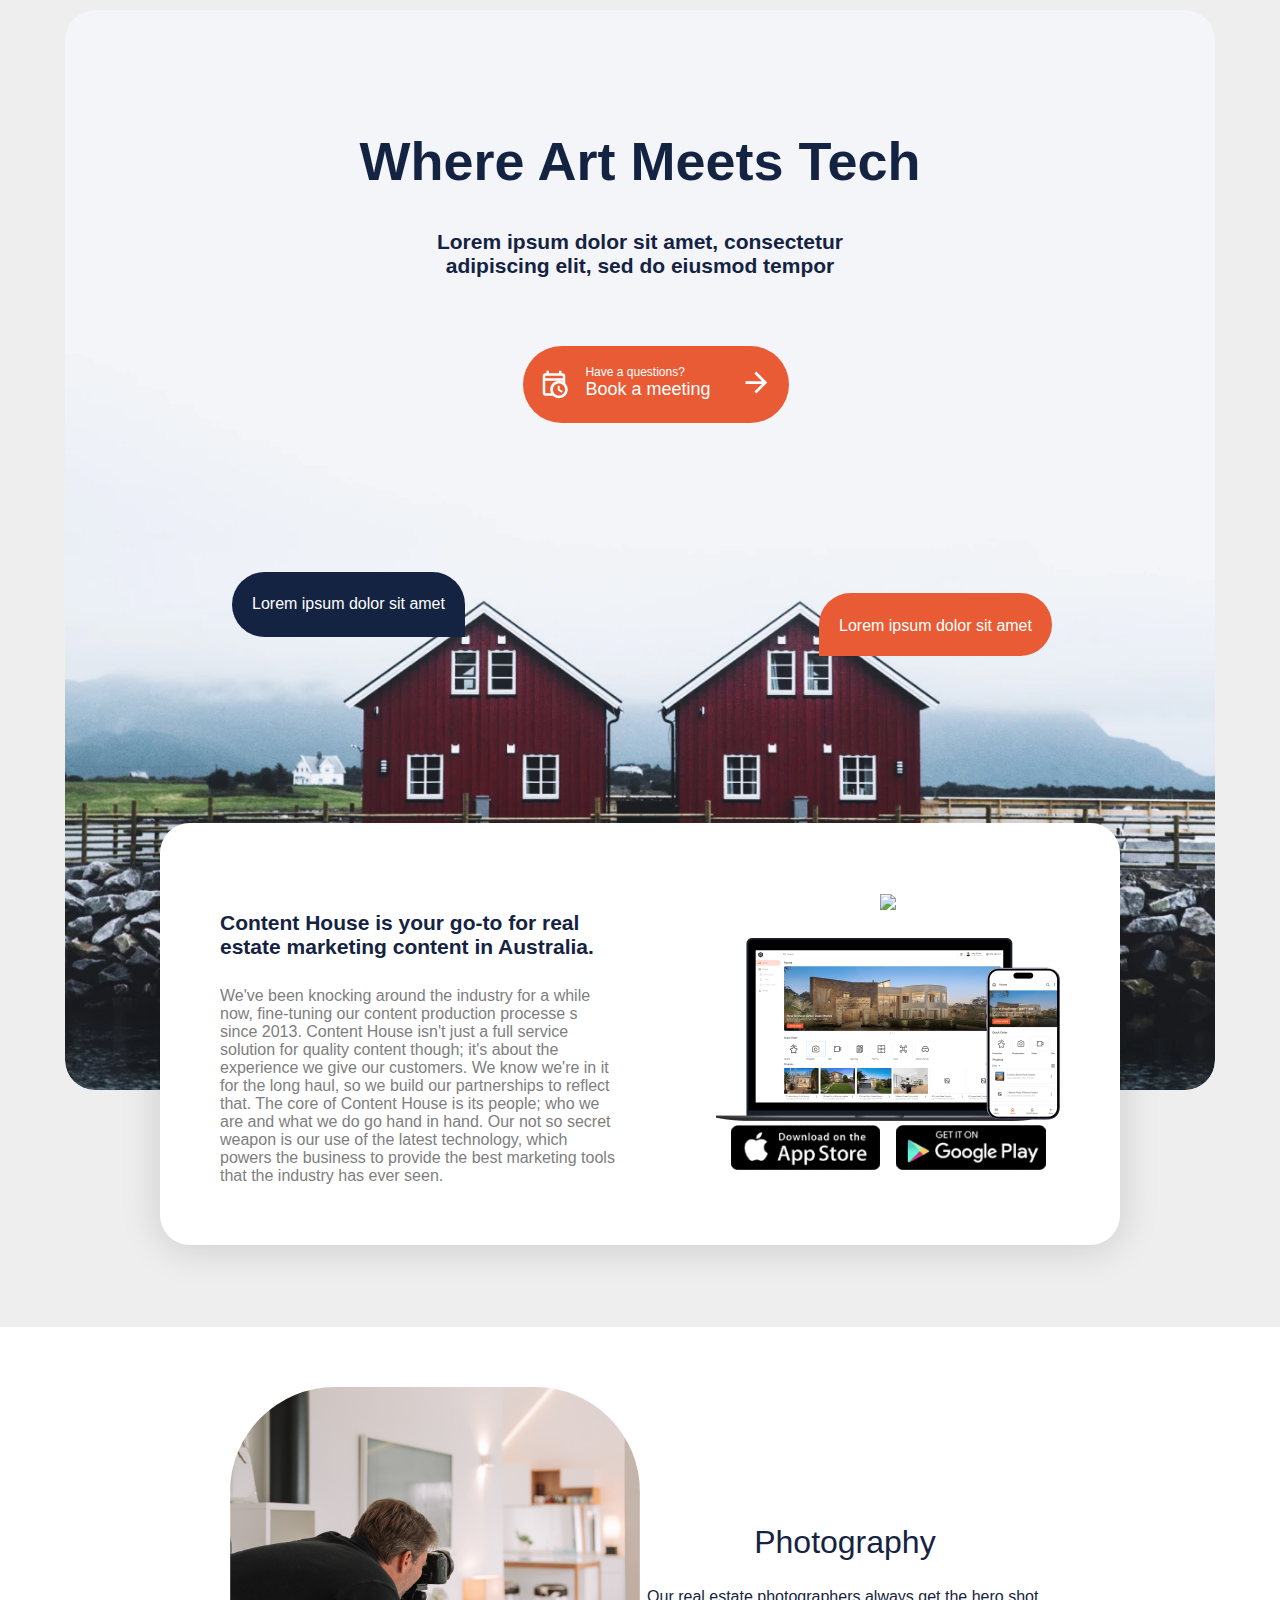
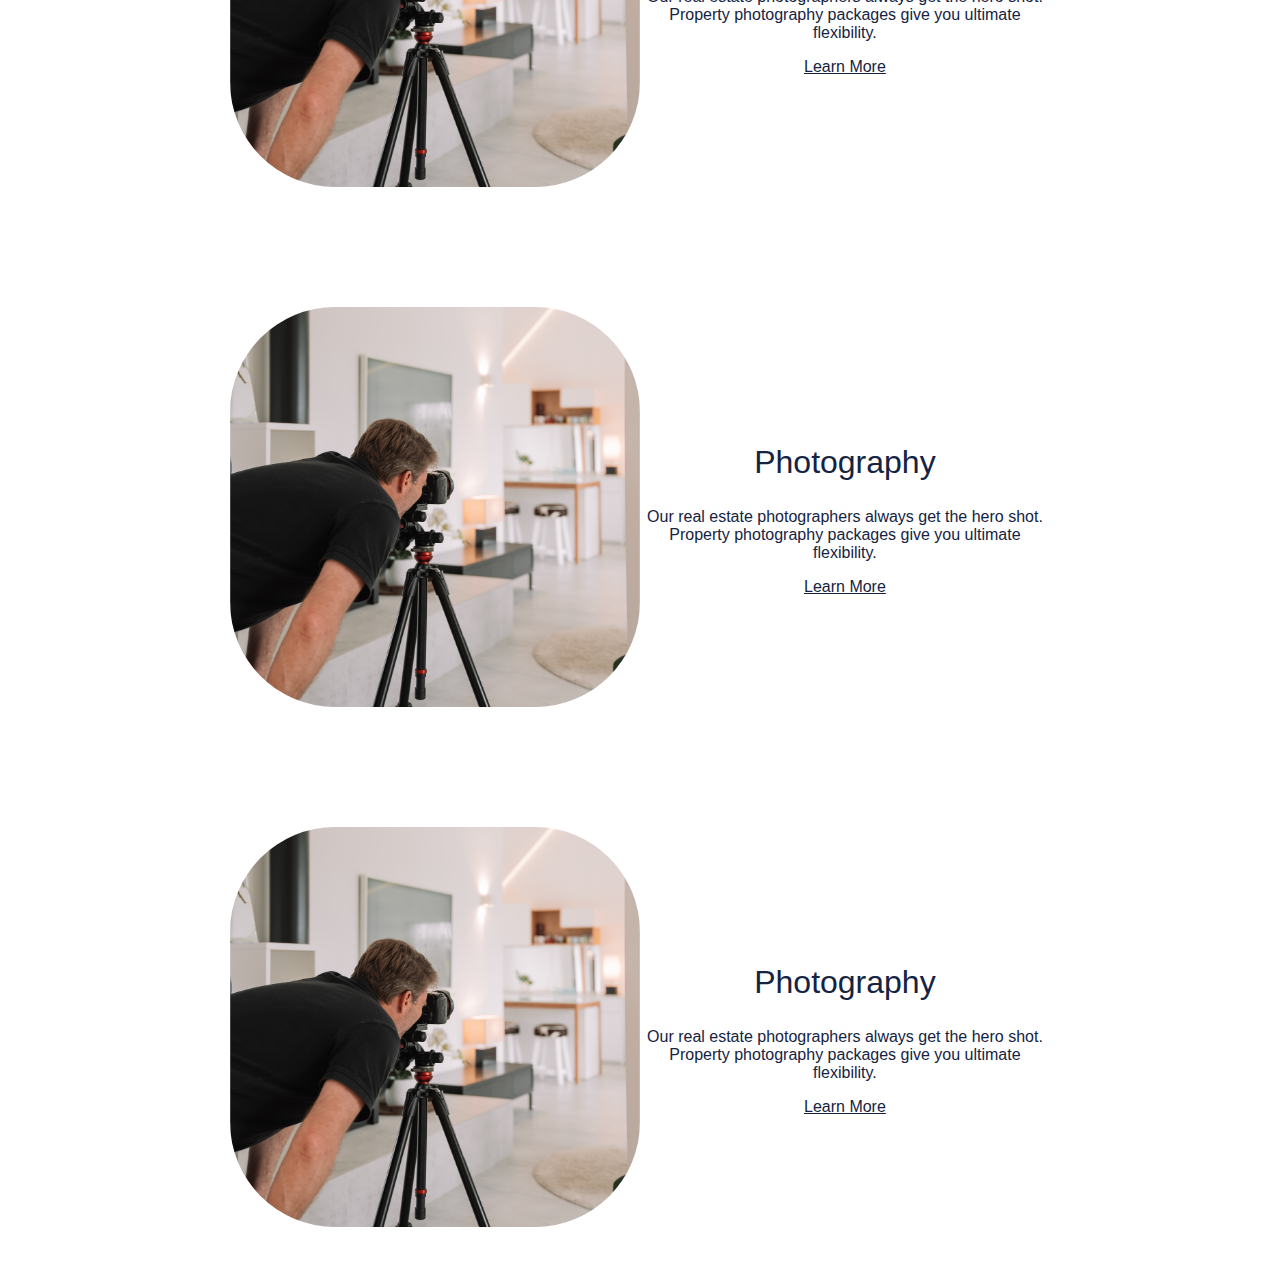
==== index.html @ 4625b90e "Add Marketing website" ====
<!DOCTYPE html>
<html lang="en">
<head>
    <meta charset="UTF-8">
    <link href="flex-test.css" rel="stylesheet" type="text/css"/>
    <title>Title</title>
    <!--    <link rel="stylesheet" href="https://cdnjs.cloudflare.com/ajax/libs/owl-carousel/1.3.3/owl.carousel.min.css" integrity="sha512-X/RSQYxFb/tvuz6aNRTfKXDnQzmnzoawgEQ4X8nZNftzs8KFFH23p/BA6D2k0QCM4R0sY1DEy9MIY9b3fwi+bg==" crossorigin="anonymous" referrerpolicy="no-referrer" />-->
    <!--    <link rel="stylesheet" href="https://cdnjs.cloudflare.com/ajax/libs/owl-carousel/1.3.3/owl.theme.min.css" integrity="sha512-f28cvdA4Bq3dC9X9wNmSx21rjWI+5piIW/uoc2LuQ67asKxfQjUow2MkcCNcfJiaLrHcGbed1wzYe3dlY4w9gA==" crossorigin="anonymous" referrerpolicy="no-referrer" />-->
    <link rel="stylesheet" href="assets/style.css">
</head>
<body>
<div class="ch-marketing" style="display: block;">
    <div class="main-wrapper">
        <nav>

        </nav>

        <section class="flex-section hero-wrapper">
            <div class="hero-content">
                <div class="hero-heading">
                    <div class="hero-text">
                        <h1>Where Art Meets Tech</h1>
                        <h4>Lorem ipsum dolor sit amet, consectetur<br>adipiscing elit, sed do eiusmod tempor</h4>
                    </div>
                    <div class="hero-btn-wrapper">
                        <a href="#" class="hero-btn">
                            <div class="left-icon">
                                <svg width="30" height="31" viewBox="0 0 30 31" fill="none"
                                     xmlns="http://www.w3.org/2000/svg">
                                    <path d="M7.5 1.75V4.25H6.25C4.8625 4.25 3.75 5.3625 3.75 6.75V24.25C3.75 25.625 4.8625 26.75 6.25 26.75H13.875C15.45 28.3 17.6125 29.25 20 29.25C24.8375 29.25 28.75 25.3375 28.75 20.5C28.75 18.1125 27.8 15.95 26.25 14.375V6.75C26.25 5.375 25.1375 4.25 23.75 4.25H22.5V1.75H20V4.25H10V1.75M6.25 6.75H23.75V9.25H6.25M6.25 11.75H23.75V12.5875C22.6125 12.05 21.3375 11.75 20 11.75C15.1625 11.75 11.25 15.6625 11.25 20.5C11.25 21.8375 11.55 23.1125 12.0875 24.25H6.25M20 14.4375C23.35 14.4375 26.0625 17.15 26.0625 20.5C26.0625 23.85 23.35 26.5625 20 26.5625C16.65 26.5625 13.9375 23.85 13.9375 20.5C13.9375 17.15 16.65 14.4375 20 14.4375ZM18.75 16.75V21.3625L22.7375 23.6625L23.675 22.0375L20.625 20.275V16.75H18.75Z"
                                          fill="white"/>
                                </svg>
                                <span class="btn-text">
                                <small>Have a questions?</small>
                                <br>
                                Book a meeting
                                </span>
                            </div>

                            <div class="right-icon">
                                <svg width="30" height="31" viewBox="0 0 30 31" fill="none"
                                     xmlns="http://www.w3.org/2000/svg">
                                    <path d="M2.5 14.125V16.875H19L11.4375 24.4375L13.39 26.39L24.28 15.5L13.39 4.60999L11.4375 6.56249L19 14.125H2.5Z"
                                          fill="white"/>
                                </svg>
                            </div>
                        </a>
                    </div>
                </div>
            </div>

            <div class="hero-intro">

                <div class="left-content">
                    <h4>Content House is your go-to for real estate marketing content in Australia.</h4>
                    <p>We've been knocking around the industry for a while now, fine-tuning our content
                        production
                        processe s since 2013. Content House isn't just a full service solution for quality
                        content
                        though; it's about the experience we give our customers. We know we're in it for the
                        long
                        haul, so we build our partnerships to reflect that.

                        The core of Content House is its
                        people; who we are and what we do go hand in hand. Our not so secret weapon is our use
                        of
                        the latest technology, which powers the business to provide the best marketing tools
                        that
                        the industry has ever seen.</p>
                </div>
                <div class="right-content">
                    <img class="ch-logo"
                         src="//images.squarespace-cdn.com/content/v1/5ff66b9e67a5a02a5d51f8bc/1610701312370-RSPXJ3X5YQTPDEOUC337/image+%283%29.png?format=1500w"/>
                    <img src="assets/img/ch-devices.png"/>
                    <img src="assets/img/device-download-btn.png"/>
                </div>

            </div>

            <header class="hero-bg-wrapper">
                <div class="hero-bg-container">
                    <img src="assets/img/test.webp"/>
                </div>
                <div class="floating-caption-left">
                    <div class="caption-left" data-aos="fade-right">Lorem ipsum dolor sit amet</div>
                </div>
                <div class="floating-caption-right">
                    <div class="caption-right" data-aos="fade-left">Lorem ipsum dolor sit amet</div>
                </div>
            </header>

        </section>

        <!-- Our Services-->
        <!--        <section class="carousel-section">-->
        <!--            <h4>Our Services</h4>-->

        <!--            <div>-->
        <!--                <div class="carousel-wrapper">-->
        <!--                    <div class="owl-carousel owl-theme">-->
        <!--                        <div class="owl-list">-->
        <!--                            <div class="slider-thumb-wrapper">-->
        <!--                                <div class="slider-thumb"></div>-->
        <!--                            </div>-->
        <!--                            <div class="slider-content">-->
        <!--                                <h2>Photography</h2>-->
        <!--                                <p>Our real estate photographers always get the hero shot. Property photography packages give you ultimate flexibility.</p>-->
        <!--                                <a href="#">Learn More</a>-->
        <!--                            </div>-->
        <!--                        </div>-->


        <!--                    </div>-->
        <!--                </div>-->
        <!--            </div>-->


        <!--        </section>-->

    </div>

    <div class="slider">
        <swiper-container class="mySwiper" navigation="true" pagination="true" keyboard="true" mousewheel="true"
                          css-mode="true">
            <swiper-slide>
                <div class="slider-flex">
                    <div class="slider-thumb-wrapper">
                        <div class="slider-thumb"></div>
                    </div>
                    <div class="slider-content">
                        <h2>Photography</h2>
                        <p>Our real estate photographers always get the hero shot. Property photography packages give
                            you ultimate flexibility.</p>
                        <a href="#">Learn More</a>
                    </div>
                </div>
            </swiper-slide>
            <swiper-slide>
                <div class="slider-flex">
                    <div class="slider-thumb-wrapper">
                        <div class="slider-thumb"></div>
                    </div>
                    <div class="slider-content">
                        <h2>Photography</h2>
                        <p>Our real estate photographers always get the hero shot. Property photography packages give
                            you ultimate flexibility.</p>
                        <a href="#">Learn More</a>
                    </div>
                </div>
            </swiper-slide>
            <swiper-slide>
                <div class="slider-flex">
                    <div class="slider-thumb-wrapper">
                        <div class="slider-thumb"></div>
                    </div>
                    <div class="slider-content">
                        <h2>Photography</h2>
                        <p>Our real estate photographers always get the hero shot. Property photography packages give
                            you ultimate flexibility.</p>
                        <a href="#">Learn More</a>
                    </div>
                </div>
            </swiper-slide>

        </swiper-container>
    </div>

</div>


<!--owl carousel-->
<script src="https://ajax.googleapis.com/ajax/libs/jquery/3.7.1/jquery.min.js"></script>
<!--<script src="https://cdnjs.cloudflare.com/ajax/libs/owl-carousel/1.3.3/owl.carousel.min.js" integrity="sha512-9CWGXFSJ+/X0LWzSRCZFsOPhSfm6jbnL+Mpqo0o8Ke2SYr8rCTqb4/wGm+9n13HtDE1NQpAEOrMecDZw4FXQGg==" crossorigin="anonymous" referrerpolicy="no-referrer"></script>-->
<script src="https://cdn.jsdelivr.net/npm/swiper@11/swiper-element-bundle.min.js"></script>


<script>

</script>
</body>
</html>
---- assets/style.css ----
html, body {
    margin: 0;
}

html, body, a, span, div, ul, li, h1, h2, h3, h4, h5, h6 {
    color: #152342;
    font-family: "Poppins", sans-serif;
    font-size: 16px;
}

.ch-marketing h1 {
    font-size: 54px;
}

.ch-marketing h2 {
    font-size: 32px;
    font-weight: 400;
}

.ch-marketing h3 {
    font-size: 24px;
    font-weight: 400;
}

.ch-marketing h4 {
    font-size: 21px;
    font-weight: 700;
}

.main-wrapper {
    display: flex;
    justify-content: start;
    flex-direction: column;
    align-items: center;
    gap: 10px;
    /*height: 100vh;*/
    width: 100%;
}

.flex-section {
    display: flex;
    justify-content: center;
    align-content: unset;
    width: 1080px;
    text-align: center;
}

.flex-section h1, .flex-section p {
    margin: 0;
}

.hero-wrapper {
    align-content: center;
    align-items: center;
    display: flex;
    flex: none;
    flex-direction: column;
    flex-wrap: nowrap;
    gap: 400px;
    height: auto;
    justify-content: center;
    overflow: hidden;
    padding: 120px 0 50px;
    position: relative;
    width: 100%;
}

.hero-content {
    align-content: center;
    align-items: center;
    display: flex;
    flex: none;
    flex-direction: column;
    flex-wrap: nowrap;
    gap: 40px;
    height: min-content;
    justify-content: center;
    max-width: 1150px;
    overflow: hidden;
    padding: 0;
    position: relative;
    width: 1150px;
    z-index: 1;
}

.hero-heading {
    align-content: center;
    align-items: center;
    display: flex;
    flex: none;
    flex-direction: column;
    flex-wrap: nowrap;
    gap: 40px;
    height: min-content;
    justify-content: center;
    max-width: 1150px;
    overflow: hidden;
    padding: 0;
    position: relative;
    width: 1150px;
}

.hero-heading .hero-text {
    align-content: center;
    align-items: center;
    display: flex;
    flex: none;
    flex-direction: column;
    flex-wrap: nowrap;
    gap: 10px;
    height: min-content;
    justify-content: center;
    overflow: hidden;
    padding: 0;
    position: relative;
    width: 100%;
}

.hero-heading .hero-btn-wrapper {
    flex: none;
    height: auto;
    position: relative;
    width: auto;
    z-index: 2;
}

.ch-marketing .hero-btn {
    background: #E95B35;
    color: #fff;
    display: flex;
    align-items: center;
    justify-content: space-between;
    border-radius: 50px;
    padding: 21px 16px;
    text-decoration: none;
    margin: 0 auto;
    width: 100%;
    max-width: 234px;
}

.ch-marketing .hero-btn .left-icon {
    display: flex;
    align-items: center;
    justify-content: center;

}

.ch-marketing .hero-btn .btn-text {
    font-size: 18px;
    color: #fff;
    line-height: 17px;
    margin-top: -8px;
    text-align: left;
    padding-left: 16px;
}

.ch-marketing .hero-btn .btn-text small {
    font-size: 12px;
}

.hero-bg-wrapper {
    align-content: center;
    align-items: center;
    border-radius: 30px;
    display: flex;
    flex: none;
    flex-direction: column;
    flex-wrap: nowrap;
    gap: 30px;
    height: 1080px;
    justify-content: flex-start;
    left: calc(50.00000000000002% - min(1200px, 1150px) / 2);
    max-width: 1200px;
    overflow: hidden;
    position: absolute;
    top: 0;
    width: 1150px;
}

.hero-bg-container {
    position: absolute;
    border-radius: inherit;
    top: 0;
    right: 0;
    bottom: 0;
    left: 0;
}

.hero-bg-container img {
    display: block;
    width: 100%;
    height: 100%;
    border-radius: inherit;
    object-position: center;
    object-fit: cover;
    image-rendering: auto;
}

.floating-caption-left {
    background: #152342;
    color: #fff;
    align-content: center;
    align-items: center;
    border-bottom-left-radius: 100px;
    border-top-left-radius: 100px;
    border-top-right-radius: 100px;
    display: flex;
    flex: none;
    flex-direction: column;
    flex-wrap: nowrap;
    gap: 10px;
    height: 45px;
    justify-content: center;
    left: 167px;
    overflow: hidden;
    padding: 10px 20px;
    position: absolute;
    top: 52%;
    width: auto;
    z-index: 1;
}

.caption-left {
    color: #fff;
}

.floating-caption-right {
    background: #E95B35;
    color: #fff;
    align-content: center;
    align-items: center;
    border-bottom-right-radius: 100px;
    border-top-left-radius: 100px;
    border-top-right-radius: 100px;
    display: flex;
    flex: none;
    flex-direction: column;
    flex-wrap: nowrap;
    gap: 10px;
    height: 45px;
    justify-content: center;
    left: 754px;
    overflow: hidden;
    padding: 10px 20px 8px;
    position: absolute;
    top: 54%;
    width: auto;
    z-index: 1;
}

.caption-right {
    color: #fff;
}

.hero-intro {
    align-content: flex-start;
    background: #fff;
    align-items: center;
    border-radius: 30px;
    box-shadow: 0 3px 40px #00000026;
    display: flex;
    flex: none;
    flex-direction: row;
    flex-wrap: nowrap;
    gap: 40px;
    height: auto;
    justify-content: center;
    overflow: hidden;
    position: relative;
    width: 960px;
    z-index: 1;
}

.hero-intro .ch-logo {
    width: 197px;
    height: auto;
    margin-bottom: 24px;
}

.hero-intro p {
    font-weight: 400;
    color: #7e7e7e;
}

.hero-intro .left-content {
    width: 55%;
    text-align: left;
    padding: 60px 30px 60px 60px;;
}

.hero-intro .right-content {
    width: 45%;
    padding: 60px 60px 60px 30px;;
}

.slider-flex {
    display: flex;
    align-items: center;
    padding: 60px 16px;
}

.slider-thumb-wrapper {
    width: 100%;
}
.slider-thumb {
    height: 400px;
    width: 100%;
    border-radius: 105px;
    max-width: 563px;
    background-image: url(../assets/img/photography-sample.png);
    background-size: cover;
    background-position: bottom;
}
.slider {
    margin-top: 16px;
    padding-top: 16px;
    margin-bottom: 16px;
}


html,
body {
    position: relative;
    height: 100%;
}

body {
    background: #eee;
    font-family: Helvetica Neue, Helvetica, Arial, sans-serif;
    font-size: 14px;
    color: #000;
    margin: 0;
    padding: 0;
}

swiper-container {
    width: 100%;
    height: 100%;
}

swiper-slide {
    text-align: center;
    font-size: 18px;
    background: #fff;
    display: flex;
    justify-content: center;
    align-items: center;
}

swiper-slide img {
    display: block;
    width: 100%;
    height: 100%;
    object-fit: cover;
}
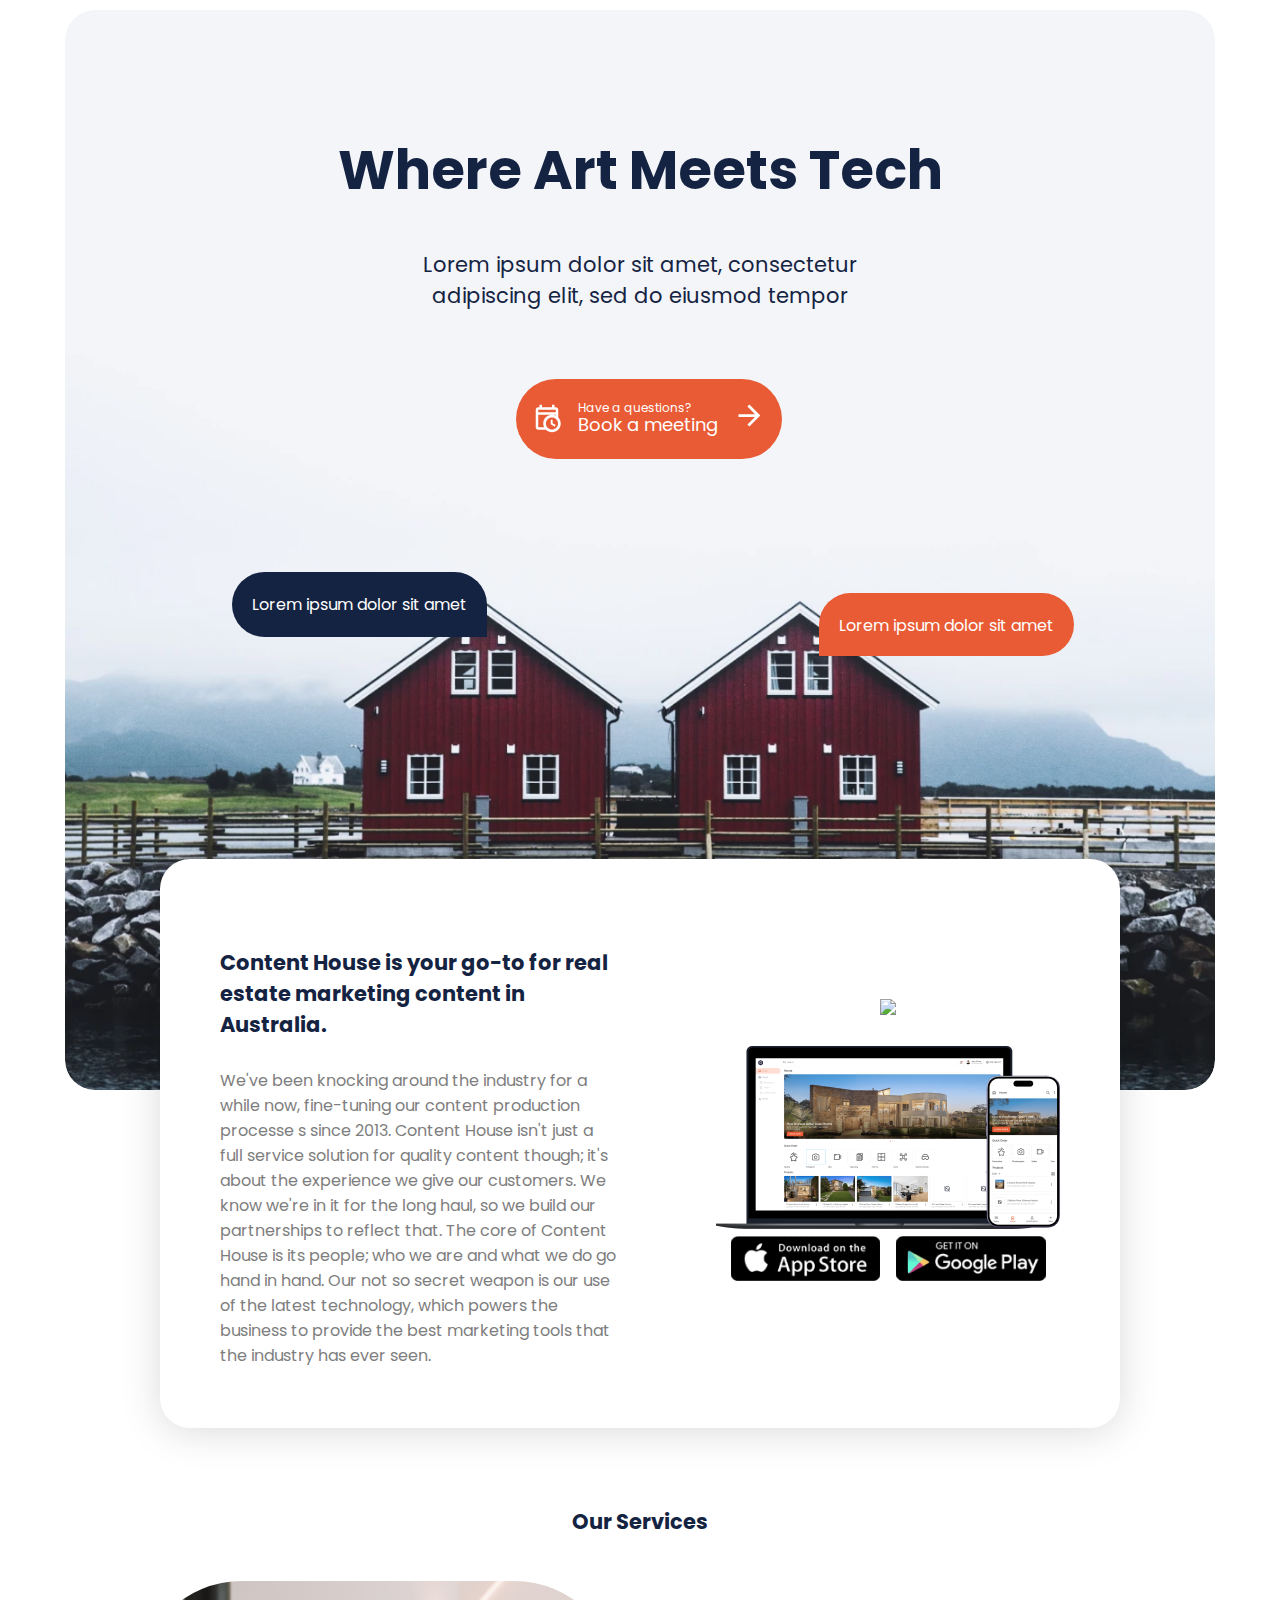
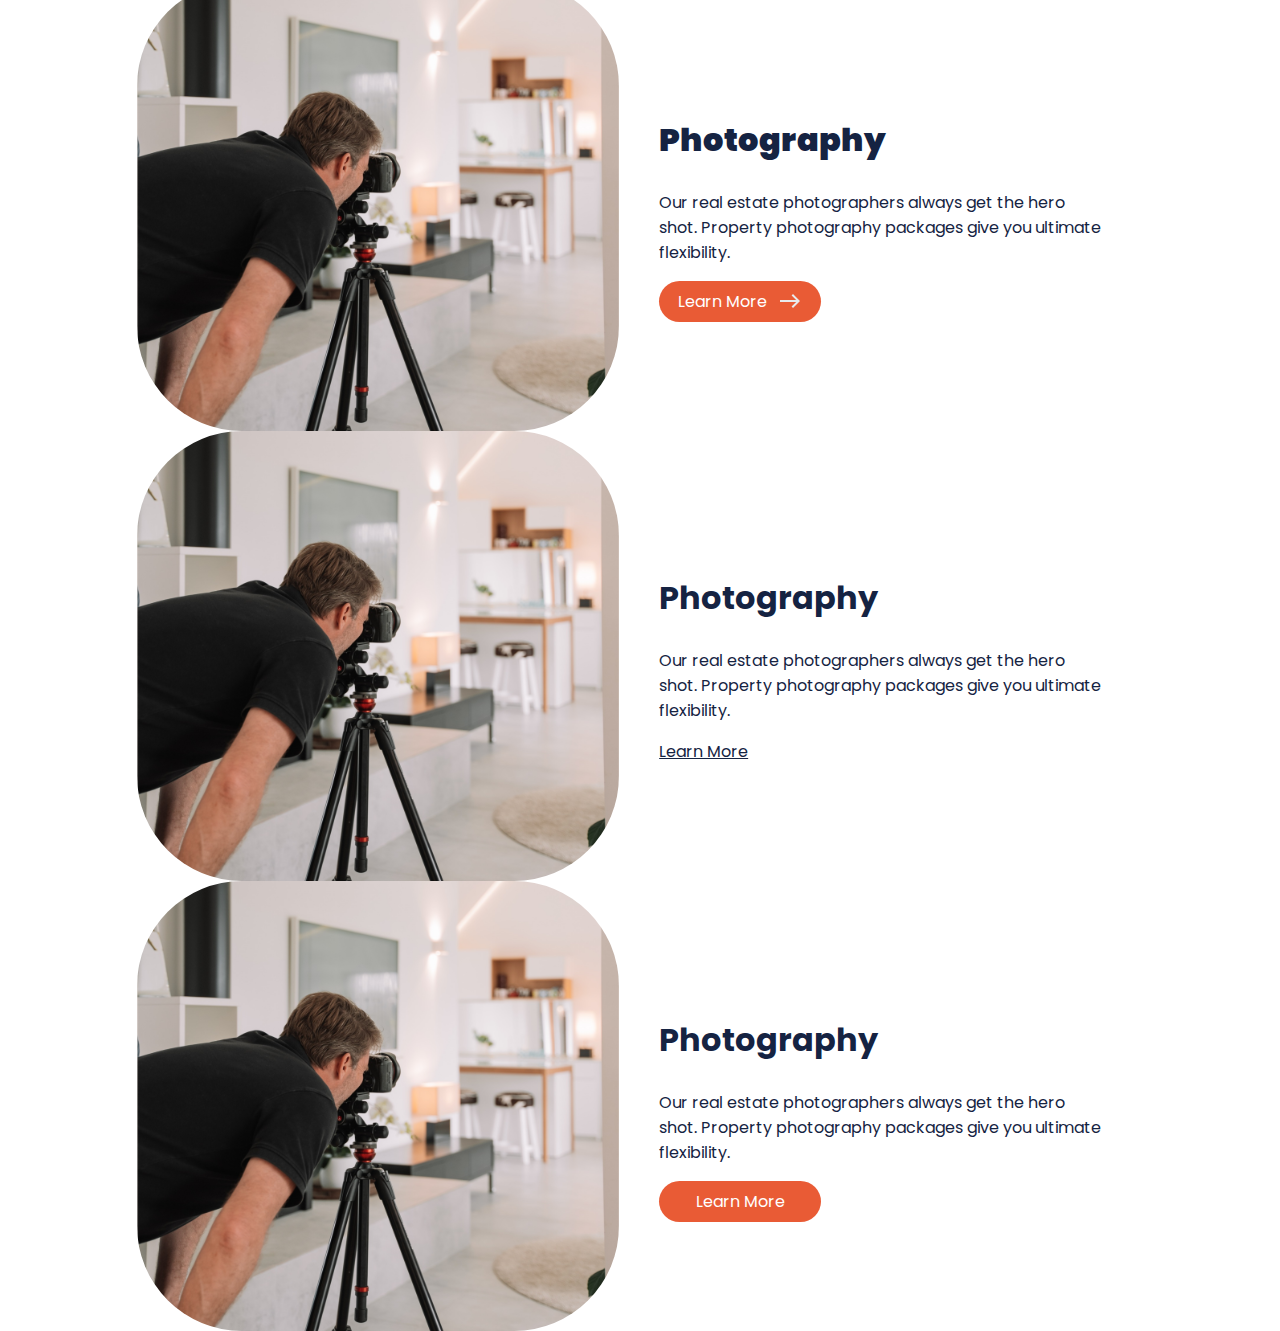
==== commit 931d3fe9: "carousel content styling" ====
--- a/index.html
+++ b/index.html
@@ -1,181 +1,203 @@
 <!DOCTYPE html>
 <html lang="en">
-<head>
-    <meta charset="UTF-8">
-    <link href="flex-test.css" rel="stylesheet" type="text/css"/>
+  <head>
+    <meta charset="UTF-8" />
+    <link href="flex-test.css" rel="stylesheet" type="text/css" />
     <title>Title</title>
-    <!--    <link rel="stylesheet" href="https://cdnjs.cloudflare.com/ajax/libs/owl-carousel/1.3.3/owl.carousel.min.css" integrity="sha512-X/RSQYxFb/tvuz6aNRTfKXDnQzmnzoawgEQ4X8nZNftzs8KFFH23p/BA6D2k0QCM4R0sY1DEy9MIY9b3fwi+bg==" crossorigin="anonymous" referrerpolicy="no-referrer" />-->
-    <!--    <link rel="stylesheet" href="https://cdnjs.cloudflare.com/ajax/libs/owl-carousel/1.3.3/owl.theme.min.css" integrity="sha512-f28cvdA4Bq3dC9X9wNmSx21rjWI+5piIW/uoc2LuQ67asKxfQjUow2MkcCNcfJiaLrHcGbed1wzYe3dlY4w9gA==" crossorigin="anonymous" referrerpolicy="no-referrer" />-->
-    <link rel="stylesheet" href="assets/style.css">
-</head>
-<body>
-<div class="ch-marketing" style="display: block;">
-    <div class="main-wrapper">
-        <nav>
-
-        </nav>
+    <link rel="preconnect" href="https://fonts.googleapis.com" />
+    <link rel="preconnect" href="https://fonts.gstatic.com" crossorigin />
+    <link
+      href="https://fonts.googleapis.com/css2?family=Poppins:wght@300;400;500;600;700;800;900&display=swap"
+      rel="stylesheet"
+    />
+    <link rel="stylesheet" href="assets/style.css" />
+  </head>
+  <body class="ch-marketing">
+    <div style="display: block">
+      <div class="main-wrapper">
+        <nav></nav>
 
         <section class="flex-section hero-wrapper">
-            <div class="hero-content">
-                <div class="hero-heading">
-                    <div class="hero-text">
-                        <h1>Where Art Meets Tech</h1>
-                        <h4>Lorem ipsum dolor sit amet, consectetur<br>adipiscing elit, sed do eiusmod tempor</h4>
-                    </div>
-                    <div class="hero-btn-wrapper">
-                        <a href="#" class="hero-btn">
-                            <div class="left-icon">
-                                <svg width="30" height="31" viewBox="0 0 30 31" fill="none"
-                                     xmlns="http://www.w3.org/2000/svg">
-                                    <path d="M7.5 1.75V4.25H6.25C4.8625 4.25 3.75 5.3625 3.75 6.75V24.25C3.75 25.625 4.8625 26.75 6.25 26.75H13.875C15.45 28.3 17.6125 29.25 20 29.25C24.8375 29.25 28.75 25.3375 28.75 20.5C28.75 18.1125 27.8 15.95 26.25 14.375V6.75C26.25 5.375 25.1375 4.25 23.75 4.25H22.5V1.75H20V4.25H10V1.75M6.25 6.75H23.75V9.25H6.25M6.25 11.75H23.75V12.5875C22.6125 12.05 21.3375 11.75 20 11.75C15.1625 11.75 11.25 15.6625 11.25 20.5C11.25 21.8375 11.55 23.1125 12.0875 24.25H6.25M20 14.4375C23.35 14.4375 26.0625 17.15 26.0625 20.5C26.0625 23.85 23.35 26.5625 20 26.5625C16.65 26.5625 13.9375 23.85 13.9375 20.5C13.9375 17.15 16.65 14.4375 20 14.4375ZM18.75 16.75V21.3625L22.7375 23.6625L23.675 22.0375L20.625 20.275V16.75H18.75Z"
-                                          fill="white"/>
-                                </svg>
-                                <span class="btn-text">
-                                <small>Have a questions?</small>
-                                <br>
-                                Book a meeting
-                                </span>
-                            </div>
-
-                            <div class="right-icon">
-                                <svg width="30" height="31" viewBox="0 0 30 31" fill="none"
-                                     xmlns="http://www.w3.org/2000/svg">
-                                    <path d="M2.5 14.125V16.875H19L11.4375 24.4375L13.39 26.39L24.28 15.5L13.39 4.60999L11.4375 6.56249L19 14.125H2.5Z"
-                                          fill="white"/>
-                                </svg>
-                            </div>
-                        </a>
-                    </div>
-                </div>
-            </div>
-
-            <div class="hero-intro">
-
-                <div class="left-content">
-                    <h4>Content House is your go-to for real estate marketing content in Australia.</h4>
-                    <p>We've been knocking around the industry for a while now, fine-tuning our content
-                        production
-                        processe s since 2013. Content House isn't just a full service solution for quality
-                        content
-                        though; it's about the experience we give our customers. We know we're in it for the
-                        long
-                        haul, so we build our partnerships to reflect that.
-
-                        The core of Content House is its
-                        people; who we are and what we do go hand in hand. Our not so secret weapon is our use
-                        of
-                        the latest technology, which powers the business to provide the best marketing tools
-                        that
-                        the industry has ever seen.</p>
-                </div>
-                <div class="right-content">
-                    <img class="ch-logo"
-                         src="//images.squarespace-cdn.com/content/v1/5ff66b9e67a5a02a5d51f8bc/1610701312370-RSPXJ3X5YQTPDEOUC337/image+%283%29.png?format=1500w"/>
-                    <img src="assets/img/ch-devices.png"/>
-                    <img src="assets/img/device-download-btn.png"/>
-                </div>
-
-            </div>
-
-            <header class="hero-bg-wrapper">
-                <div class="hero-bg-container">
-                    <img src="assets/img/test.webp"/>
-                </div>
-                <div class="floating-caption-left">
-                    <div class="caption-left" data-aos="fade-right">Lorem ipsum dolor sit amet</div>
-                </div>
-                <div class="floating-caption-right">
-                    <div class="caption-right" data-aos="fade-left">Lorem ipsum dolor sit amet</div>
-                </div>
-            </header>
-
+          <div class="hero-content">
+            <div class="hero-heading">
+              <div class="hero-text">
+                <h1>Where Art Meets Tech</h1>
+                <h4 class="font-weight-400">
+                  Lorem ipsum dolor sit amet, consectetur<br />adipiscing elit,
+                  sed do eiusmod tempor
+                </h4>
+              </div>
+              <div class="hero-btn-wrapper">
+                <a href="#" class="hero-btn">
+                  <div class="left-icon">
+                    <svg
+                      width="30"
+                      height="31"
+                      viewBox="0 0 30 31"
+                      fill="none"
+                      xmlns="http://www.w3.org/2000/svg"
+                    >
+                      <path
+                        d="M7.5 1.75V4.25H6.25C4.8625 4.25 3.75 5.3625 3.75 6.75V24.25C3.75 25.625 4.8625 26.75 6.25 26.75H13.875C15.45 28.3 17.6125 29.25 20 29.25C24.8375 29.25 28.75 25.3375 28.75 20.5C28.75 18.1125 27.8 15.95 26.25 14.375V6.75C26.25 5.375 25.1375 4.25 23.75 4.25H22.5V1.75H20V4.25H10V1.75M6.25 6.75H23.75V9.25H6.25M6.25 11.75H23.75V12.5875C22.6125 12.05 21.3375 11.75 20 11.75C15.1625 11.75 11.25 15.6625 11.25 20.5C11.25 21.8375 11.55 23.1125 12.0875 24.25H6.25M20 14.4375C23.35 14.4375 26.0625 17.15 26.0625 20.5C26.0625 23.85 23.35 26.5625 20 26.5625C16.65 26.5625 13.9375 23.85 13.9375 20.5C13.9375 17.15 16.65 14.4375 20 14.4375ZM18.75 16.75V21.3625L22.7375 23.6625L23.675 22.0375L20.625 20.275V16.75H18.75Z"
+                        fill="white"
+                      />
+                    </svg>
+                    <span class="btn-text">
+                      <small>Have a questions?</small>
+                      <br />
+                      Book a meeting
+                    </span>
+                  </div>
+
+                  <div class="right-icon">
+                    <svg
+                      width="30"
+                      height="31"
+                      viewBox="0 0 30 31"
+                      fill="none"
+                      xmlns="http://www.w3.org/2000/svg"
+                    >
+                      <path
+                        d="M2.5 14.125V16.875H19L11.4375 24.4375L13.39 26.39L24.28 15.5L13.39 4.60999L11.4375 6.56249L19 14.125H2.5Z"
+                        fill="white"
+                      />
+                    </svg>
+                  </div>
+                </a>
+              </div>
+            </div>
+          </div>
+
+          <div class="hero-intro">
+            <div class="left-content">
+              <h4 class="font-weight-700">
+                Content House is your go-to for real estate marketing content in
+                Australia.
+              </h4>
+              <p>
+                We've been knocking around the industry for a while now,
+                fine-tuning our content production processe s since 2013.
+                Content House isn't just a full service solution for quality
+                content though; it's about the experience we give our customers.
+                We know we're in it for the long haul, so we build our
+                partnerships to reflect that. The core of Content House is its
+                people; who we are and what we do go hand in hand. Our not so
+                secret weapon is our use of the latest technology, which powers
+                the business to provide the best marketing tools that the
+                industry has ever seen.
+              </p>
+            </div>
+            <div class="right-content">
+              <img
+                class="ch-logo"
+                src="//images.squarespace-cdn.com/content/v1/5ff66b9e67a5a02a5d51f8bc/1610701312370-RSPXJ3X5YQTPDEOUC337/image+%283%29.png?format=1500w"
+              />
+              <img src="assets/img/ch-devices.png" />
+              <img src="assets/img/device-download-btn.png" />
+            </div>
+          </div>
+
+          <header class="hero-bg-wrapper">
+            <div class="hero-bg-container">
+              <img src="assets/img/test.webp" />
+            </div>
+            <div class="floating-caption-left">
+              <div class="caption-left" data-aos="fade-right">
+                Lorem ipsum dolor sit amet
+              </div>
+            </div>
+            <div class="floating-caption-right">
+              <div class="caption-right" data-aos="fade-left">
+                Lorem ipsum dolor sit amet
+              </div>
+            </div>
+          </header>
         </section>
-
-        <!-- Our Services-->
-        <!--        <section class="carousel-section">-->
-        <!--            <h4>Our Services</h4>-->
-
-        <!--            <div>-->
-        <!--                <div class="carousel-wrapper">-->
-        <!--                    <div class="owl-carousel owl-theme">-->
-        <!--                        <div class="owl-list">-->
-        <!--                            <div class="slider-thumb-wrapper">-->
-        <!--                                <div class="slider-thumb"></div>-->
-        <!--                            </div>-->
-        <!--                            <div class="slider-content">-->
-        <!--                                <h2>Photography</h2>-->
-        <!--                                <p>Our real estate photographers always get the hero shot. Property photography packages give you ultimate flexibility.</p>-->
-        <!--                                <a href="#">Learn More</a>-->
-        <!--                            </div>-->
-        <!--                        </div>-->
-
-
-        <!--                    </div>-->
-        <!--                </div>-->
-        <!--            </div>-->
-
-
-        <!--        </section>-->
-
+      </div>
     </div>
 
-    <div class="slider">
-        <swiper-container class="mySwiper" navigation="true" pagination="true" keyboard="true" mousewheel="true"
-                          css-mode="true">
-            <swiper-slide>
-                <div class="slider-flex">
-                    <div class="slider-thumb-wrapper">
-                        <div class="slider-thumb"></div>
-                    </div>
-                    <div class="slider-content">
-                        <h2>Photography</h2>
-                        <p>Our real estate photographers always get the hero shot. Property photography packages give
-                            you ultimate flexibility.</p>
-                        <a href="#">Learn More</a>
-                    </div>
-                </div>
-            </swiper-slide>
-            <swiper-slide>
-                <div class="slider-flex">
-                    <div class="slider-thumb-wrapper">
-                        <div class="slider-thumb"></div>
-                    </div>
-                    <div class="slider-content">
-                        <h2>Photography</h2>
-                        <p>Our real estate photographers always get the hero shot. Property photography packages give
-                            you ultimate flexibility.</p>
-                        <a href="#">Learn More</a>
-                    </div>
-                </div>
-            </swiper-slide>
-            <swiper-slide>
-                <div class="slider-flex">
-                    <div class="slider-thumb-wrapper">
-                        <div class="slider-thumb"></div>
-                    </div>
-                    <div class="slider-content">
-                        <h2>Photography</h2>
-                        <p>Our real estate photographers always get the hero shot. Property photography packages give
-                            you ultimate flexibility.</p>
-                        <a href="#">Learn More</a>
-                    </div>
-                </div>
-            </swiper-slide>
-
+    <!-- Our Services-->
+    <section class="carousel-section">
+      <div class="text-center">
+        <h4>Our Services</h4>
+      </div>
+
+      <div class="slider">
+        <swiper-container
+          class="mySwiper"
+          navigation="true"
+          pagination="true"
+          keyboard="true"
+          mousewheel="true"
+          css-mode="true"
+        >
+          <swiper-slide>
+            <div class="slider-flex">
+              <div class="slider-thumb-wrapper">
+                <div class="slider-thumb"></div>
+              </div>
+              <div class="slider-content">
+                <h2 class="font-weight-900">Photography</h2>
+                <p>
+                  Our real estate photographers always get the hero shot.
+                  Property photography packages give you ultimate flexibility.
+                </p>
+                <a class="primary-button" href="#">
+                  Learn More
+                  <svg
+                    xmlns="http://www.w3.org/2000/svg"
+                    height="24px"
+                    viewBox="0 -960 960 960"
+                    width="24px"
+                    fill="#e8eaed"
+                  >
+                    <path
+                      d="m600-200-57-56 184-184H80v-80h647L544-704l56-56 280 280-280 280Z"
+                    />
+                  </svg>
+                </a>
+              </div>
+            </div>
+          </swiper-slide>
+          <swiper-slide>
+            <div class="slider-flex">
+              <div class="slider-thumb-wrapper">
+                <div class="slider-thumb"></div>
+              </div>
+              <div class="slider-content">
+                <h2>Photography</h2>
+                <p>
+                  Our real estate photographers always get the hero shot.
+                  Property photography packages give you ultimate flexibility.
+                </p>
+                <a href="#">Learn More</a>
+              </div>
+            </div>
+          </swiper-slide>
+          <swiper-slide>
+            <div class="slider-flex">
+              <div class="slider-thumb-wrapper">
+                <div class="slider-thumb"></div>
+              </div>
+              <div class="slider-content">
+                <h2>Photography</h2>
+                <p>
+                  Our real estate photographers always get the hero shot.
+                  Property photography packages give you ultimate flexibility.
+                </p>
+                <a class="primary-button" href="#">Learn More</a>
+              </div>
+            </div>
+          </swiper-slide>
         </swiper-container>
-    </div>
-
-</div>
-
-
-<!--owl carousel-->
-<script src="https://ajax.googleapis.com/ajax/libs/jquery/3.7.1/jquery.min.js"></script>
-<!--<script src="https://cdnjs.cloudflare.com/ajax/libs/owl-carousel/1.3.3/owl.carousel.min.js" integrity="sha512-9CWGXFSJ+/X0LWzSRCZFsOPhSfm6jbnL+Mpqo0o8Ke2SYr8rCTqb4/wGm+9n13HtDE1NQpAEOrMecDZw4FXQGg==" crossorigin="anonymous" referrerpolicy="no-referrer"></script>-->
-<script src="https://cdn.jsdelivr.net/npm/swiper@11/swiper-element-bundle.min.js"></script>
-
-
-<script>
-
-</script>
-</body>
-</html>+      </div>
+    </section>
+
+    <!--owl carousel-->
+    <script src="https://ajax.googleapis.com/ajax/libs/jquery/3.7.1/jquery.min.js"></script>
+    <!--<script src="https://cdnjs.cloudflare.com/ajax/libs/owl-carousel/1.3.3/owl.carousel.min.js" integrity="sha512-9CWGXFSJ+/X0LWzSRCZFsOPhSfm6jbnL+Mpqo0o8Ke2SYr8rCTqb4/wGm+9n13HtDE1NQpAEOrMecDZw4FXQGg==" crossorigin="anonymous" referrerpolicy="no-referrer"></script>-->
+    <script src="https://cdn.jsdelivr.net/npm/swiper@11/swiper-element-bundle.min.js"></script>
+
+    <script></script>
+  </body>
+</html>
--- a/assets/style.css
+++ b/assets/style.css
@@ -1,355 +1,398 @@
-html, body {
-    margin: 0;
-}
-
-html, body, a, span, div, ul, li, h1, h2, h3, h4, h5, h6 {
-    color: #152342;
-    font-family: "Poppins", sans-serif;
-    font-size: 16px;
-}
-
-.ch-marketing h1 {
-    font-size: 54px;
-}
-
-.ch-marketing h2 {
-    font-size: 32px;
-    font-weight: 400;
-}
-
-.ch-marketing h3 {
-    font-size: 24px;
-    font-weight: 400;
-}
-
-.ch-marketing h4 {
-    font-size: 21px;
-    font-weight: 700;
-}
-
-.main-wrapper {
-    display: flex;
-    justify-content: start;
-    flex-direction: column;
-    align-items: center;
-    gap: 10px;
-    /*height: 100vh;*/
-    width: 100%;
-}
-
-.flex-section {
-    display: flex;
-    justify-content: center;
-    align-content: unset;
-    width: 1080px;
-    text-align: center;
-}
-
-.flex-section h1, .flex-section p {
-    margin: 0;
-}
-
-.hero-wrapper {
-    align-content: center;
-    align-items: center;
-    display: flex;
-    flex: none;
-    flex-direction: column;
-    flex-wrap: nowrap;
-    gap: 400px;
-    height: auto;
-    justify-content: center;
-    overflow: hidden;
-    padding: 120px 0 50px;
-    position: relative;
-    width: 100%;
-}
-
-.hero-content {
-    align-content: center;
-    align-items: center;
-    display: flex;
-    flex: none;
-    flex-direction: column;
-    flex-wrap: nowrap;
-    gap: 40px;
-    height: min-content;
-    justify-content: center;
-    max-width: 1150px;
-    overflow: hidden;
-    padding: 0;
-    position: relative;
-    width: 1150px;
-    z-index: 1;
-}
-
-.hero-heading {
-    align-content: center;
-    align-items: center;
-    display: flex;
-    flex: none;
-    flex-direction: column;
-    flex-wrap: nowrap;
-    gap: 40px;
-    height: min-content;
-    justify-content: center;
-    max-width: 1150px;
-    overflow: hidden;
-    padding: 0;
-    position: relative;
-    width: 1150px;
-}
-
-.hero-heading .hero-text {
-    align-content: center;
-    align-items: center;
-    display: flex;
-    flex: none;
-    flex-direction: column;
-    flex-wrap: nowrap;
-    gap: 10px;
-    height: min-content;
-    justify-content: center;
-    overflow: hidden;
-    padding: 0;
-    position: relative;
-    width: 100%;
-}
-
-.hero-heading .hero-btn-wrapper {
-    flex: none;
-    height: auto;
-    position: relative;
-    width: auto;
-    z-index: 2;
-}
-
-.ch-marketing .hero-btn {
-    background: #E95B35;
-    color: #fff;
-    display: flex;
-    align-items: center;
-    justify-content: space-between;
-    border-radius: 50px;
-    padding: 21px 16px;
-    text-decoration: none;
-    margin: 0 auto;
-    width: 100%;
-    max-width: 234px;
-}
-
-.ch-marketing .hero-btn .left-icon {
-    display: flex;
-    align-items: center;
-    justify-content: center;
-
-}
-
-.ch-marketing .hero-btn .btn-text {
-    font-size: 18px;
-    color: #fff;
-    line-height: 17px;
-    margin-top: -8px;
-    text-align: left;
-    padding-left: 16px;
-}
-
-.ch-marketing .hero-btn .btn-text small {
-    font-size: 12px;
-}
-
-.hero-bg-wrapper {
-    align-content: center;
-    align-items: center;
-    border-radius: 30px;
-    display: flex;
-    flex: none;
-    flex-direction: column;
-    flex-wrap: nowrap;
-    gap: 30px;
-    height: 1080px;
-    justify-content: flex-start;
-    left: calc(50.00000000000002% - min(1200px, 1150px) / 2);
-    max-width: 1200px;
-    overflow: hidden;
-    position: absolute;
-    top: 0;
-    width: 1150px;
-}
-
-.hero-bg-container {
-    position: absolute;
-    border-radius: inherit;
-    top: 0;
-    right: 0;
-    bottom: 0;
-    left: 0;
-}
-
-.hero-bg-container img {
-    display: block;
-    width: 100%;
-    height: 100%;
-    border-radius: inherit;
-    object-position: center;
-    object-fit: cover;
-    image-rendering: auto;
-}
-
-.floating-caption-left {
-    background: #152342;
-    color: #fff;
-    align-content: center;
-    align-items: center;
-    border-bottom-left-radius: 100px;
-    border-top-left-radius: 100px;
-    border-top-right-radius: 100px;
-    display: flex;
-    flex: none;
-    flex-direction: column;
-    flex-wrap: nowrap;
-    gap: 10px;
-    height: 45px;
-    justify-content: center;
-    left: 167px;
-    overflow: hidden;
-    padding: 10px 20px;
-    position: absolute;
-    top: 52%;
-    width: auto;
-    z-index: 1;
-}
-
-.caption-left {
-    color: #fff;
-}
-
-.floating-caption-right {
-    background: #E95B35;
-    color: #fff;
-    align-content: center;
-    align-items: center;
-    border-bottom-right-radius: 100px;
-    border-top-left-radius: 100px;
-    border-top-right-radius: 100px;
-    display: flex;
-    flex: none;
-    flex-direction: column;
-    flex-wrap: nowrap;
-    gap: 10px;
-    height: 45px;
-    justify-content: center;
-    left: 754px;
-    overflow: hidden;
-    padding: 10px 20px 8px;
-    position: absolute;
-    top: 54%;
-    width: auto;
-    z-index: 1;
-}
-
-.caption-right {
-    color: #fff;
-}
-
-.hero-intro {
-    align-content: flex-start;
-    background: #fff;
-    align-items: center;
-    border-radius: 30px;
-    box-shadow: 0 3px 40px #00000026;
-    display: flex;
-    flex: none;
-    flex-direction: row;
-    flex-wrap: nowrap;
-    gap: 40px;
-    height: auto;
-    justify-content: center;
-    overflow: hidden;
-    position: relative;
-    width: 960px;
-    z-index: 1;
-}
-
-.hero-intro .ch-logo {
-    width: 197px;
-    height: auto;
-    margin-bottom: 24px;
-}
-
-.hero-intro p {
-    font-weight: 400;
-    color: #7e7e7e;
-}
-
-.hero-intro .left-content {
-    width: 55%;
-    text-align: left;
-    padding: 60px 30px 60px 60px;;
-}
-
-.hero-intro .right-content {
-    width: 45%;
-    padding: 60px 60px 60px 30px;;
-}
-
-.slider-flex {
-    display: flex;
-    align-items: center;
-    padding: 60px 16px;
-}
-
-.slider-thumb-wrapper {
-    width: 100%;
-}
-.slider-thumb {
-    height: 400px;
-    width: 100%;
-    border-radius: 105px;
-    max-width: 563px;
-    background-image: url(../assets/img/photography-sample.png);
-    background-size: cover;
-    background-position: bottom;
-}
-.slider {
-    margin-top: 16px;
-    padding-top: 16px;
-    margin-bottom: 16px;
-}
-
-
 html,
 body {
-    position: relative;
-    height: 100%;
-}
-
-body {
-    background: #eee;
-    font-family: Helvetica Neue, Helvetica, Arial, sans-serif;
-    font-size: 14px;
-    color: #000;
-    margin: 0;
-    padding: 0;
+  margin: 0;
+  background: #fff;
+}
+
+html,
+body,
+a,
+p,
+span,
+div,
+ul,
+li,
+h1,
+h2,
+h3,
+h4,
+h5,
+h6 {
+  color: #152342;
+  font-family: "Poppins", sans-serif;
+  font-size: 16px;
+}
+
+.ch-marketing h1 {
+  font-size: 54px;
+}
+
+.ch-marketing h2 {
+  font-size: 32px;
+}
+
+.ch-marketing h3 {
+  font-size: 24px;
+}
+
+.ch-marketing h4 {
+  font-size: 21px;
+}
+.font-weight-300 {
+  font-weight: 300;
+}
+.font-weight-400 {
+  font-weight: 400;
+}
+.font-weight-500 {
+  font-weight: 500;
+}
+.font-weight-600 {
+  font-weight: 600;
+}
+.font-weight-700 {
+  font-weight: 700;
+}
+.font-weight-800 {
+  font-weight: 800;
+}
+.font-weight-900 {
+  font-weight: 900;
+}
+
+.text-center {
+  text-align: center;
+}
+
+.primary-button {
+  background: #e95b35;
+  color: #fff;
+  padding: 8px 16px;
+  border-radius: 40px;
+  text-decoration: none;
+  vertical-align: middle;
+  display: flex;
+  gap: 6px;
+  justify-content: space-around;
+  width: 100%;
+  max-width: 130px;
+}
+
+.main-wrapper {
+  display: flex;
+  justify-content: start;
+  flex-direction: column;
+  align-items: center;
+  gap: 10px;
+  width: 100%;
+}
+
+.flex-section {
+  display: flex;
+  justify-content: center;
+  align-content: unset;
+  width: 1080px;
+  text-align: center;
+}
+
+.flex-section h1,
+.flex-section p {
+  margin: 0;
+}
+
+.hero-wrapper {
+  align-content: center;
+  align-items: center;
+  display: flex;
+  flex: none;
+  flex-direction: column;
+  flex-wrap: nowrap;
+  gap: 400px;
+  height: auto;
+  justify-content: center;
+  overflow: hidden;
+  padding: 120px 0 50px;
+  position: relative;
+  width: 100%;
+}
+
+.hero-content {
+  align-content: center;
+  align-items: center;
+  display: flex;
+  flex: none;
+  flex-direction: column;
+  flex-wrap: nowrap;
+  gap: 40px;
+  height: min-content;
+  justify-content: center;
+  max-width: 1150px;
+  overflow: hidden;
+  padding: 0;
+  position: relative;
+  width: 1150px;
+  z-index: 1;
+}
+
+.hero-heading {
+  align-content: center;
+  align-items: center;
+  display: flex;
+  flex: none;
+  flex-direction: column;
+  flex-wrap: nowrap;
+  gap: 40px;
+  height: min-content;
+  justify-content: center;
+  max-width: 1150px;
+  overflow: hidden;
+  padding: 0;
+  position: relative;
+  width: 1150px;
+}
+
+.hero-heading .hero-text {
+  align-content: center;
+  align-items: center;
+  display: flex;
+  flex: none;
+  flex-direction: column;
+  flex-wrap: nowrap;
+  gap: 10px;
+  height: min-content;
+  justify-content: center;
+  overflow: hidden;
+  padding: 0;
+  position: relative;
+  width: 100%;
+}
+
+.hero-heading .hero-btn-wrapper {
+  flex: none;
+  height: auto;
+  position: relative;
+  width: auto;
+  z-index: 2;
+}
+
+.ch-marketing .hero-btn {
+  background: #e95b35;
+  color: #fff;
+  display: flex;
+  align-items: center;
+  justify-content: space-between;
+  border-radius: 50px;
+  padding: 21px 16px;
+  text-decoration: none;
+  margin: 0 auto;
+  width: 100%;
+  max-width: 234px;
+}
+
+.ch-marketing .hero-btn .left-icon {
+  display: flex;
+  align-items: center;
+  justify-content: center;
+}
+
+.ch-marketing .hero-btn .btn-text {
+  font-size: 18px;
+  color: #fff;
+  line-height: 17px;
+  margin-top: -8px;
+  text-align: left;
+  padding-left: 16px;
+}
+
+.ch-marketing .hero-btn .btn-text small {
+  font-size: 12px;
+}
+
+.hero-bg-wrapper {
+  align-content: center;
+  align-items: center;
+  border-radius: 30px;
+  display: flex;
+  flex: none;
+  flex-direction: column;
+  flex-wrap: nowrap;
+  gap: 30px;
+  height: 1080px;
+  justify-content: flex-start;
+  left: calc(50.00000000000002% - min(1200px, 1150px) / 2);
+  max-width: 1200px;
+  overflow: hidden;
+  position: absolute;
+  top: 0;
+  width: 1150px;
+}
+
+.hero-bg-container {
+  position: absolute;
+  border-radius: inherit;
+  top: 0;
+  right: 0;
+  bottom: 0;
+  left: 0;
+}
+
+.hero-bg-container img {
+  display: block;
+  width: 100%;
+  height: 100%;
+  border-radius: inherit;
+  object-position: center;
+  object-fit: cover;
+  image-rendering: auto;
+}
+
+.floating-caption-left {
+  background: #152342;
+  color: #fff;
+  align-content: center;
+  align-items: center;
+  border-bottom-left-radius: 100px;
+  border-top-left-radius: 100px;
+  border-top-right-radius: 100px;
+  display: flex;
+  flex: none;
+  flex-direction: column;
+  flex-wrap: nowrap;
+  gap: 10px;
+  height: 45px;
+  justify-content: center;
+  left: 167px;
+  overflow: hidden;
+  padding: 10px 20px;
+  position: absolute;
+  top: 52%;
+  width: auto;
+  z-index: 1;
+}
+
+.caption-left {
+  color: #fff;
+}
+
+.floating-caption-right {
+  background: #e95b35;
+  color: #fff;
+  align-content: center;
+  align-items: center;
+  border-bottom-right-radius: 100px;
+  border-top-left-radius: 100px;
+  border-top-right-radius: 100px;
+  display: flex;
+  flex: none;
+  flex-direction: column;
+  flex-wrap: nowrap;
+  gap: 10px;
+  height: 45px;
+  justify-content: center;
+  left: 754px;
+  overflow: hidden;
+  padding: 10px 20px 8px;
+  position: absolute;
+  top: 54%;
+  width: auto;
+  z-index: 1;
+}
+
+.caption-right {
+  color: #fff;
+}
+
+.hero-intro {
+  align-content: flex-start;
+  background: #fff;
+  align-items: center;
+  border-radius: 30px;
+  box-shadow: 0 3px 40px #00000026;
+  display: flex;
+  flex: none;
+  flex-direction: row;
+  flex-wrap: nowrap;
+  gap: 40px;
+  height: auto;
+  justify-content: center;
+  overflow: hidden;
+  position: relative;
+  width: 960px;
+  z-index: 1;
+}
+
+.hero-intro .ch-logo {
+  width: 197px;
+  height: auto;
+  margin-bottom: 24px;
+}
+
+.hero-intro p {
+  font-weight: 400;
+  color: #7e7e7e;
+}
+
+.hero-intro .left-content {
+  width: 55%;
+  text-align: left;
+  padding: 60px 30px 60px 60px;
+}
+
+.hero-intro .right-content {
+  width: 45%;
+  padding: 60px 60px 60px 30px;
+}
+
+.slider-flex {
+  display: flex;
+  align-items: center;
+}
+
+.slider-thumb-wrapper {
+  width: 100%;
+}
+.slider-thumb {
+  height: 450px;
+  width: 100%;
+  border-radius: 105px;
+  max-width: 563px;
+  background-image: url(../assets/img/photography-sample.png);
+  background-size: cover;
+  background-position: bottom;
+}
+.slider-content {
+  padding: 24px;
+  text-align: left;
+  padding: 60px 40px;
+}
+
+.slider {
+  margin-top: 16px;
+  padding-top: 16px;
+  margin-bottom: 16px;
+  width: 100%;
+  max-width: 1218px;
+  display: flex;
+  margin: auto;
 }
 
 swiper-container {
-    width: 100%;
-    height: 100%;
+  width: 100%;
+  height: 100%;
 }
 
 swiper-slide {
-    text-align: center;
-    font-size: 18px;
-    background: #fff;
-    display: flex;
-    justify-content: center;
-    align-items: center;
+  text-align: center;
+  font-size: 18px;
+  background: #fff;
+  display: flex;
+  justify-content: center;
+  align-items: center;
 }
 
 swiper-slide img {
-    display: block;
-    width: 100%;
-    height: 100%;
-    object-fit: cover;
-}+  display: block;
+  width: 100%;
+  height: 100%;
+  object-fit: cover;
+}
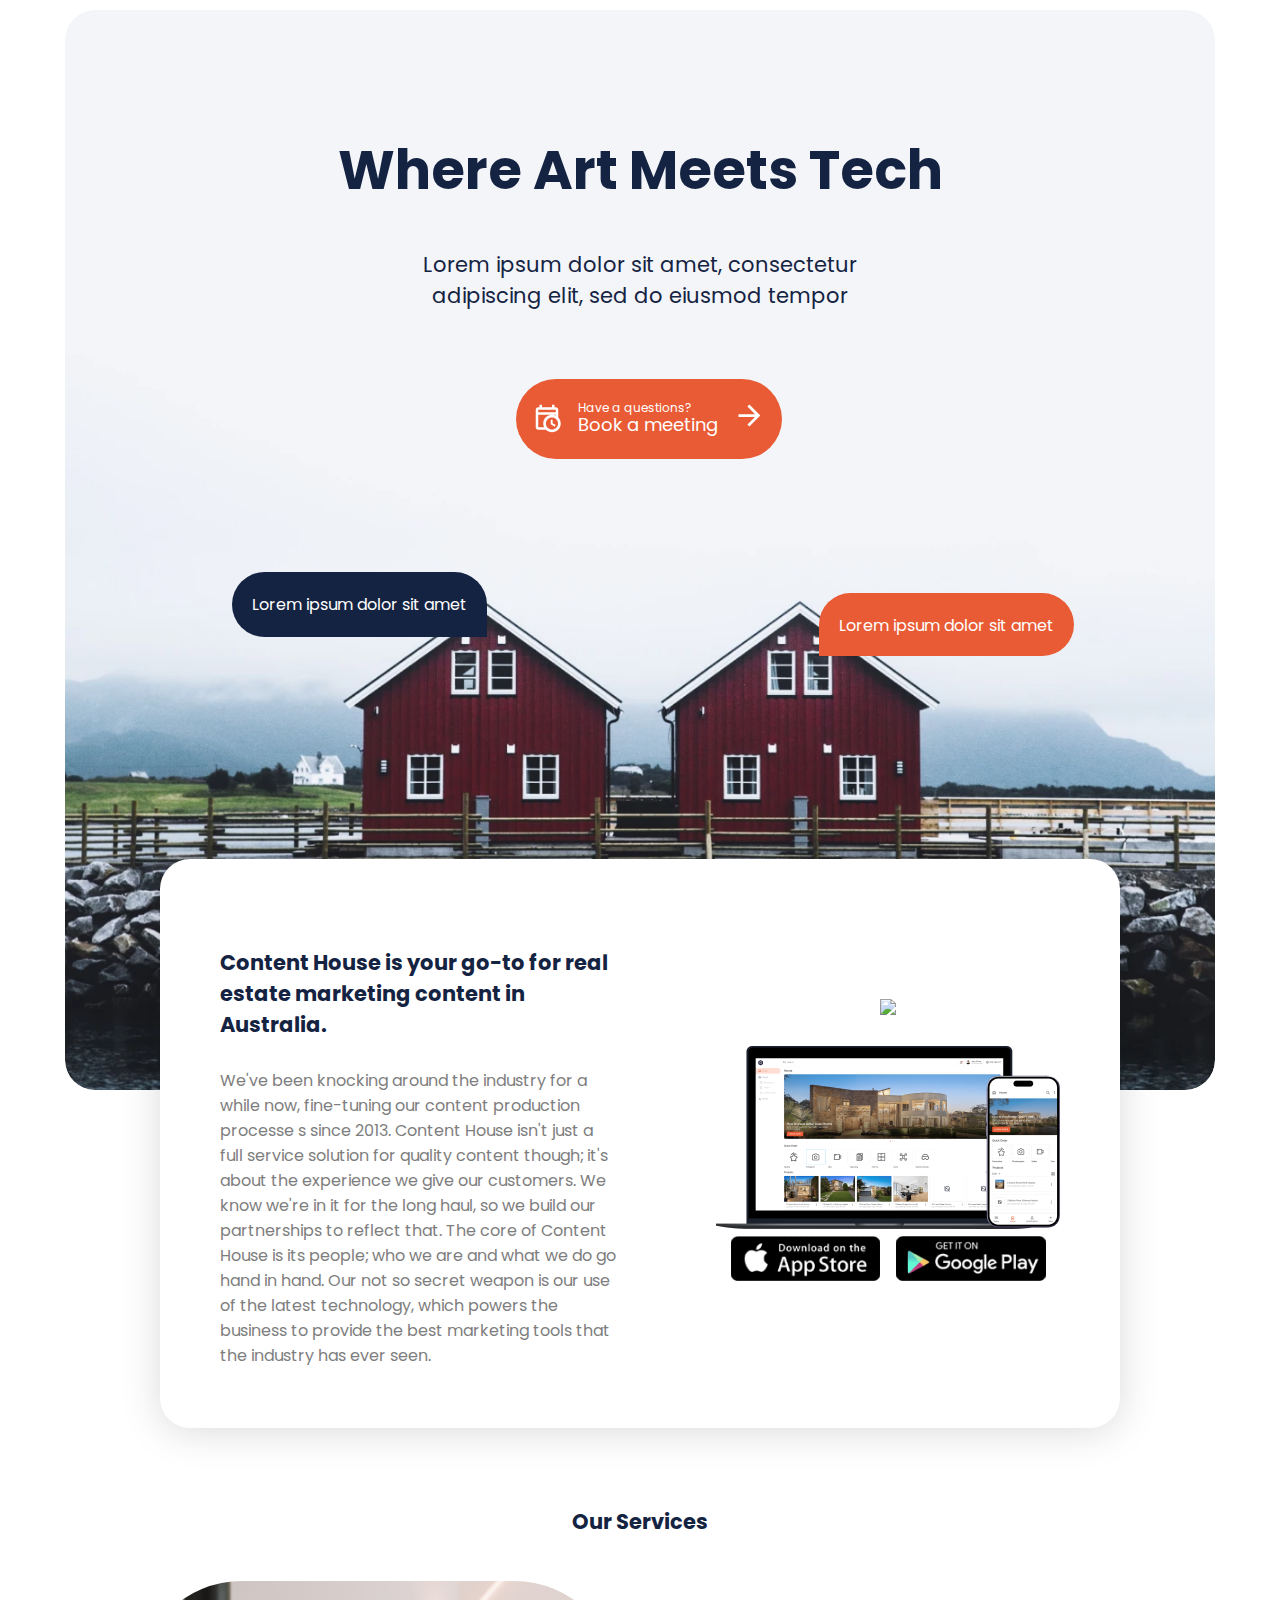
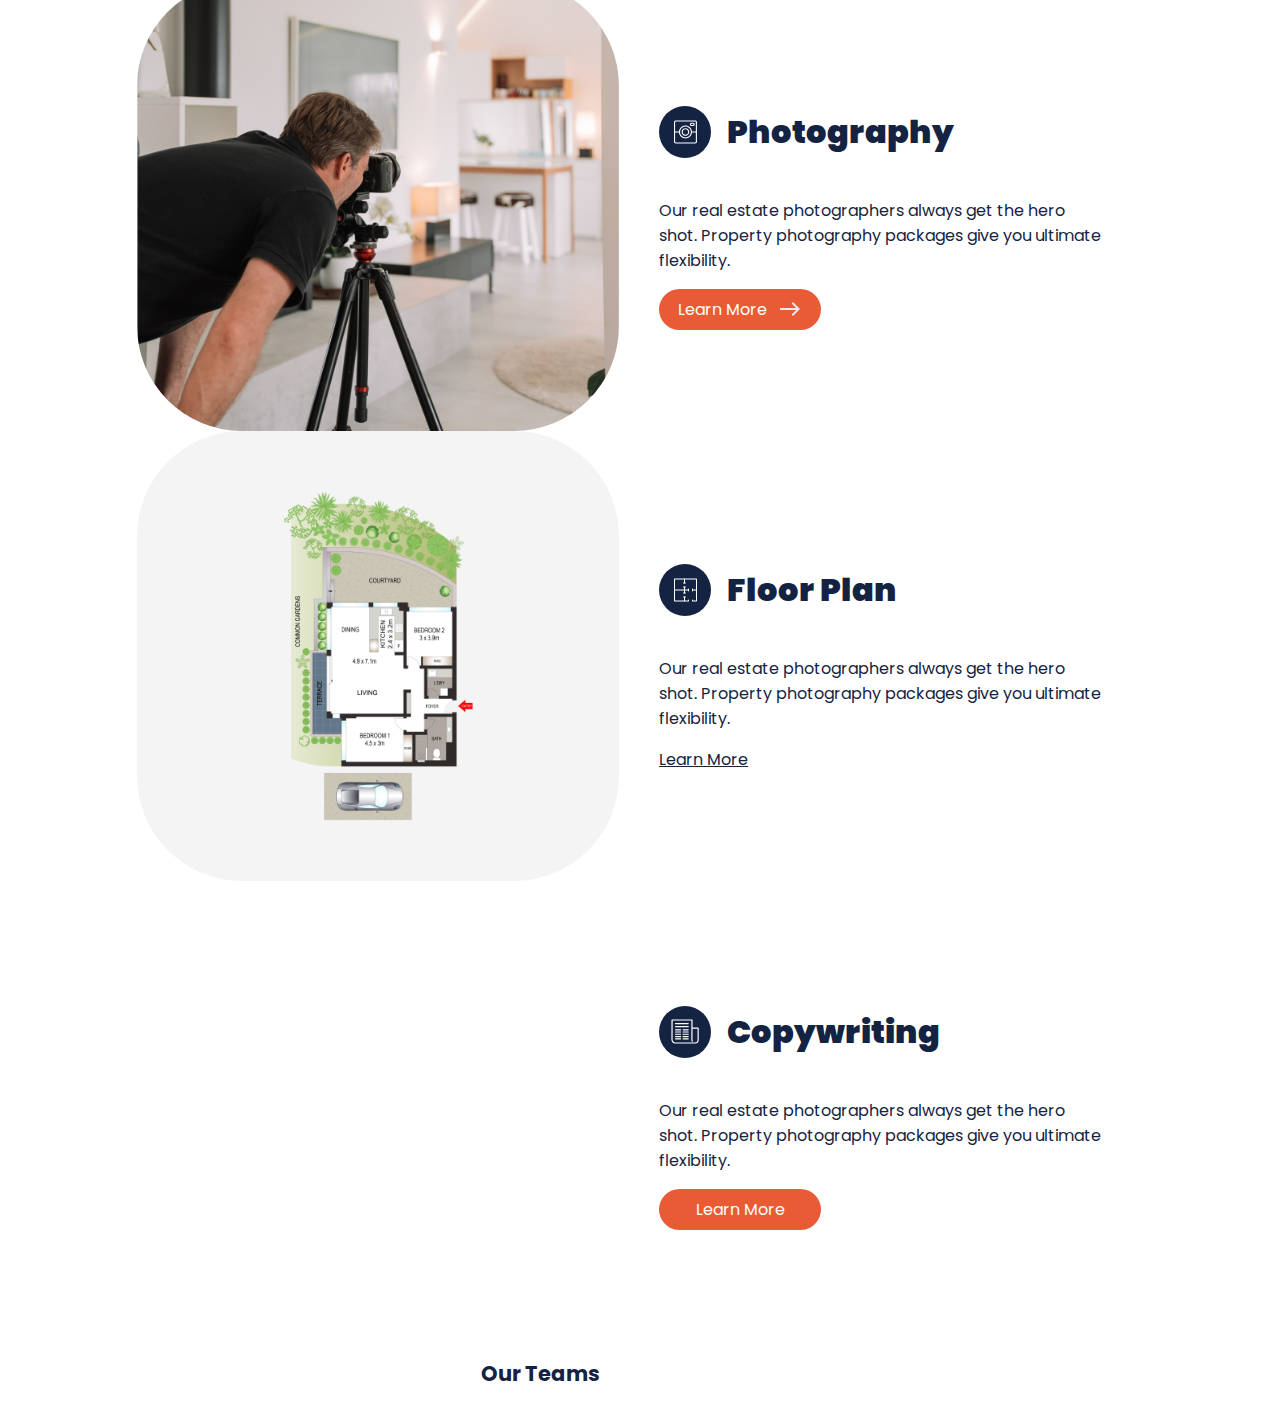
==== commit 1d512fba: "completed features carousel" ====
--- a/index.html
+++ b/index.html
@@ -134,10 +134,35 @@
           <swiper-slide>
             <div class="slider-flex">
               <div class="slider-thumb-wrapper">
-                <div class="slider-thumb"></div>
+                <div class="slider-thumb slider-thumb-1"></div>
               </div>
               <div class="slider-content">
-                <h2 class="font-weight-900">Photography</h2>
+                <div class="slider-heading">
+                  <div class="feature-icon">
+                    <svg
+                      width="23"
+                      height="24"
+                      viewBox="0 0 23 24"
+                      fill="none"
+                      xmlns="http://www.w3.org/2000/svg"
+                    >
+                      <path
+                        d="M21.3014 0.530029H1.63857C1.204 0.530029 0.787218 0.702664 0.479926 1.00996C0.172635 1.31725 0 1.73402 0 2.1686V21.8315C0 22.266 0.172635 22.6828 0.479926 22.9901C0.787218 23.2974 1.204 23.47 1.63857 23.47H21.3014C21.736 23.47 22.1528 23.2974 22.4601 22.9901C22.7674 22.6828 22.94 22.266 22.94 21.8315V2.1686C22.94 1.73402 22.7674 1.31725 22.4601 1.00996C22.1528 0.702664 21.736 0.530029 21.3014 0.530029ZM1.63857 1.62241H21.3014C21.4463 1.62241 21.5852 1.67996 21.6876 1.78239C21.7901 1.88482 21.8476 2.02374 21.8476 2.1686V11.4538H17.9964C17.8622 9.81499 17.1164 8.2866 15.9072 7.17234C14.6979 6.05808 13.1138 5.4395 11.4695 5.4395C9.82512 5.4395 8.24096 6.05808 7.03173 7.17234C5.82249 8.2866 5.07668 9.81499 4.94248 11.4538H1.09238V2.1686C1.09238 2.02374 1.14993 1.88482 1.25236 1.78239C1.35479 1.67996 1.49371 1.62241 1.63857 1.62241ZM16.9319 12C16.9319 13.0803 16.6116 14.1363 16.0114 15.0345C15.4112 15.9327 14.5582 16.6328 13.5602 17.0462C12.5621 17.4596 11.4639 17.5677 10.4044 17.357C9.34493 17.1462 8.37171 16.626 7.60785 15.8622C6.84399 15.0983 6.32379 14.1251 6.11304 13.0656C5.9023 12.0061 6.01046 10.9079 6.42386 9.90985C6.83726 8.91182 7.53732 8.05878 8.43553 7.45862C9.33373 6.85846 10.3897 6.53812 11.47 6.53812C12.9181 6.53971 14.3064 7.11567 15.3304 8.13964C16.3544 9.1636 16.9303 10.5519 16.9319 12ZM21.3014 22.3776H1.63857C1.49371 22.3776 1.35479 22.3201 1.25236 22.2177C1.14993 22.1152 1.09238 21.9763 1.09238 21.8315V12.5462H4.94357C5.07777 14.1851 5.82358 15.7135 7.03282 16.8277C8.24205 17.942 9.82621 18.5606 11.4705 18.5606C13.1149 18.5606 14.699 17.942 15.9083 16.8277C17.1175 15.7135 17.8633 14.1851 17.9975 12.5462H21.8476V21.8315C21.8476 21.9763 21.7901 22.1152 21.6876 22.2177C21.5852 22.3201 21.4463 22.3776 21.3014 22.3776Z"
+                        fill="white"
+                      />
+                      <path
+                        d="M11.47 8.1767C10.7138 8.1767 9.97461 8.40093 9.34587 8.82105C8.71712 9.24116 8.22708 9.83828 7.9377 10.5369C7.64832 11.2355 7.5726 12.0043 7.72013 12.7459C7.86765 13.4876 8.23179 14.1688 8.76649 14.7035C9.30119 15.2382 9.98245 15.6024 10.7241 15.7499C11.4658 15.8974 12.2345 15.8217 12.9331 15.5323C13.6317 15.243 14.2289 14.7529 14.649 14.1242C15.0691 13.4954 15.2933 12.7562 15.2933 12C15.2922 10.9864 14.889 10.0146 14.1722 9.29781C13.4555 8.58104 12.4837 8.17786 11.47 8.1767ZM11.47 14.731C10.9299 14.731 10.4019 14.5708 9.95276 14.2707C9.50366 13.9707 9.15362 13.5441 8.94692 13.0451C8.74022 12.5461 8.68614 11.997 8.79152 11.4672C8.89689 10.9375 9.15699 10.4509 9.53892 10.069C9.92085 9.68703 10.4075 9.42693 10.9372 9.32156C11.467 9.21618 12.0161 9.27026 12.5151 9.47696C13.0141 9.68366 13.4406 10.0337 13.7407 10.4828C14.0408 10.9319 14.2009 11.4599 14.2009 12C14.2001 12.7241 13.9121 13.4182 13.4001 13.9301C12.8881 14.4421 12.194 14.7301 11.47 14.731Z"
+                        fill="white"
+                      />
+                      <path
+                        d="M17.4781 5.99193H19.1167C19.5512 5.99193 19.968 5.81929 20.2753 5.512C20.5826 5.20471 20.7552 4.78793 20.7552 4.35336C20.7552 3.91878 20.5826 3.502 20.2753 3.19471C19.968 2.88742 19.5512 2.71479 19.1167 2.71479H17.4781C17.0435 2.71479 16.6267 2.88742 16.3194 3.19471C16.0122 3.502 15.8395 3.91878 15.8395 4.35336C15.8395 4.78793 16.0122 5.20471 16.3194 5.512C16.6267 5.81929 17.0435 5.99193 17.4781 5.99193ZM17.4781 3.80717H19.1167C19.2615 3.80717 19.4004 3.86471 19.5029 3.96714C19.6053 4.06957 19.6629 4.2085 19.6629 4.35336C19.6629 4.49822 19.6053 4.63714 19.5029 4.73957C19.4004 4.842 19.2615 4.89955 19.1167 4.89955H17.4781C17.3332 4.89955 17.1943 4.842 17.0919 4.73957C16.9894 4.63714 16.9319 4.49822 16.9319 4.35336C16.9319 4.2085 16.9894 4.06957 17.0919 3.96714C17.1943 3.86471 17.3332 3.80717 17.4781 3.80717Z"
+                        fill="white"
+                      />
+                    </svg>
+                  </div>
+
+                  <h2 class="font-weight-900">Photography</h2>
+                </div>
                 <p>
                   Our real estate photographers always get the hero shot.
                   Property photography packages give you ultimate flexibility.
@@ -162,10 +187,71 @@
           <swiper-slide>
             <div class="slider-flex">
               <div class="slider-thumb-wrapper">
-                <div class="slider-thumb"></div>
+                <div class="slider-thumb slider-thumb-2"></div>
               </div>
               <div class="slider-content">
-                <h2>Photography</h2>
+                <div class="slider-heading">
+                  <div class="feature-icon">
+                    <svg
+                      width="23"
+                      height="24"
+                      viewBox="0 0 23 24"
+                      fill="none"
+                      xmlns="http://www.w3.org/2000/svg"
+                    >
+                      <path
+                        d="M0 12.0001C0 12.2749 0.224015 12.4979 0.500015 12.4979H14.5C14.776 12.4979 15 12.2749 15 12.0001C15 11.7253 14.776 11.5023 14.5 11.5023H0.500015C0.224015 11.5023 0 11.7253 0 12.0001Z"
+                        fill="white"
+                      />
+                      <path
+                        d="M10.0012 1.04828V5.03072C10.0012 5.30551 10.2252 5.52855 10.5012 5.52855C10.7772 5.52855 11.0013 5.30551 11.0013 5.03072V1.04828C11.0013 0.773495 10.7772 0.550463 10.5012 0.550463C10.2252 0.550463 10.0012 0.773495 10.0012 1.04828Z"
+                        fill="white"
+                      />
+                      <path
+                        d="M10.0012 9.01325V14.9869C10.0012 15.2617 10.2252 15.4847 10.5012 15.4847C10.7772 15.4847 11.0013 15.2617 11.0013 14.9869V9.01325C11.0013 8.73846 10.7772 8.51542 10.5012 8.51542C10.2252 8.51542 10.0012 8.73846 10.0012 9.01325Z"
+                        fill="white"
+                      />
+                      <path
+                        d="M10.0012 18.9693V22.9518C10.0012 23.2266 10.2252 23.4496 10.5012 23.4496C10.7772 23.4496 11.0013 23.2266 11.0013 22.9518V18.9693C11.0013 18.6945 10.7772 18.4715 10.5012 18.4715C10.2252 18.4715 10.0012 18.6945 10.0012 18.9693Z"
+                        fill="white"
+                      />
+                      <path
+                        d="M18 12.0001C18 12.2749 18.224 12.4979 18.5 12.4979H22.5C22.776 12.4979 23 12.2749 23 12.0001C23 11.7253 22.776 11.5023 22.5 11.5023H18.5C18.224 11.5023 18 11.7253 18 12.0001Z"
+                        fill="white"
+                      />
+                      <path
+                        d="M0 1.04828L0 22.9518C0 23.2266 0.224015 23.4496 0.500015 23.4496H14.5C14.775 23.4496 15 23.2266 15 22.9518V21.9562C15 21.6814 14.776 21.4583 14.5 21.4583C14.224 21.4583 14 21.6814 14 21.9562V22.454H0.999984L0.999984 1.54611H22V22.454H19V21.9562C19 21.6814 18.776 21.4583 18.5 21.4583C18.224 21.4583 18 21.6814 18 21.9562V22.9518C18 23.2266 18.224 23.4496 18.5 23.4496H22.5C22.776 23.4496 23 23.2266 23 22.9518V1.04828C23 0.773495 22.776 0.550463 22.5 0.550463H0.500015C0.224015 0.550463 0 0.773495 0 1.04828Z"
+                        fill="white"
+                      />
+                      <path
+                        d="M13.9987 11.0044V12.9957C13.9987 13.2705 14.2227 13.4935 14.4987 13.4935C14.7747 13.4935 14.9987 13.2705 14.9987 12.9957V11.0044C14.9987 10.7297 14.7747 10.5066 14.4987 10.5066C14.2227 10.5066 13.9987 10.7297 13.9987 11.0044Z"
+                        fill="white"
+                      />
+                      <path
+                        d="M18 11.0044V12.9957C18 13.2705 18.224 13.4935 18.5 13.4935C18.776 13.4935 19 13.2705 19 12.9957V11.0044C19 10.7297 18.776 10.5066 18.5 10.5066C18.224 10.5066 18 10.7297 18 11.0044Z"
+                        fill="white"
+                      />
+                      <path
+                        d="M8.99999 18.9693C8.99999 19.2441 9.22401 19.4672 9.50001 19.4672H11.5C11.776 19.4672 12 19.2441 12 18.9693C12 18.6945 11.776 18.4715 11.5 18.4715H9.49996C9.22401 18.4715 8.99999 18.6945 8.99999 18.9693Z"
+                        fill="white"
+                      />
+                      <path
+                        d="M8.99999 14.9869C8.99999 15.2617 9.22401 15.4847 9.50001 15.4847H11.5C11.776 15.4847 12 15.2617 12 14.9869C12 14.7121 11.776 14.4891 11.5 14.4891H9.49996C9.22401 14.4891 8.99999 14.7121 8.99999 14.9869Z"
+                        fill="white"
+                      />
+                      <path
+                        d="M8.99999 9.01325C8.99999 9.28804 9.22401 9.51107 9.50001 9.51107H11.5C11.776 9.51107 12 9.28804 12 9.01325C12 8.73846 11.776 8.51542 11.5 8.51542H9.49996C9.22401 8.51542 8.99999 8.73846 8.99999 9.01325Z"
+                        fill="white"
+                      />
+                      <path
+                        d="M8.99999 5.03072C8.99999 5.30551 9.22401 5.52855 9.50001 5.52855H11.5C11.776 5.52855 12 5.30551 12 5.03072C12 4.75593 11.776 4.5329 11.5 4.5329H9.50001C9.22401 4.53295 8.99999 4.75593 8.99999 5.03072Z"
+                        fill="white"
+                      />
+                    </svg>
+                  </div>
+
+                  <h2 class="font-weight-900">Floor Plan</h2>
+                </div>
                 <p>
                   Our real estate photographers always get the hero shot.
                   Property photography packages give you ultimate flexibility.
@@ -177,10 +263,27 @@
           <swiper-slide>
             <div class="slider-flex">
               <div class="slider-thumb-wrapper">
-                <div class="slider-thumb"></div>
+                <div class="slider-thumb slider-thumb-3"></div>
               </div>
               <div class="slider-content">
-                <h2>Photography</h2>
+                <div class="slider-heading">
+                  <div class="feature-icon">
+                    <svg
+                      width="28"
+                      height="25"
+                      viewBox="0 0 28 25"
+                      fill="none"
+                      xmlns="http://www.w3.org/2000/svg"
+                    >
+                      <path
+                        d="M20.7856 22.4507C20.941 22.7434 21.3042 22.8547 21.5969 22.6993C21.8896 22.544 22.0009 22.1807 21.8455 21.8881L20.7856 22.4507ZM20.9212 20.5792L20.3212 20.5775V20.5781L20.9212 20.5792ZM20.9766 1L21.5766 1.0017C21.577 0.842273 21.514 0.689225 21.4014 0.576336C21.2889 0.463447 21.136 0.4 20.9766 0.4V1ZM1.05534 1V0.4C0.724635 0.4 0.456281 0.667597 0.455346 0.998304L1.05534 1ZM1.00001 20.5792L0.400008 20.5775L0.400007 20.5781L1.00001 20.5792ZM4.41983 24V23.4L4.41874 23.4L4.41983 24ZM24.341 24.6C24.6724 24.6 24.941 24.3314 24.941 24C24.941 23.6686 24.6724 23.4 24.341 23.4V24.6ZM20.9766 8.60427C20.6452 8.60427 20.3766 8.8729 20.3766 9.20427C20.3766 9.53564 20.6452 9.80427 20.9766 9.80427V8.60427ZM27.1448 9.20427H27.7448C27.7448 8.8729 27.4761 8.60427 27.1448 8.60427V9.20427ZM24.4286 23.4C24.0972 23.4 23.8286 23.6686 23.8286 24C23.8286 24.3314 24.0972 24.6 24.4286 24.6V23.4ZM9.62147 15.8348C9.95284 15.8348 10.2215 15.5661 10.2215 15.2348C10.2215 14.9034 9.95284 14.6348 9.62147 14.6348V15.8348ZM4.57475 14.6348C4.24338 14.6348 3.97475 14.9034 3.97475 15.2348C3.97475 15.5661 4.24338 15.8348 4.57475 15.8348V14.6348ZM17.1915 15.8348C17.5229 15.8348 17.7915 15.5661 17.7915 15.2348C17.7915 14.9034 17.5229 14.6348 17.1915 14.6348V15.8348ZM12.1448 14.6348C11.8135 14.6348 11.5448 14.9034 11.5448 15.2348C11.5448 15.5661 11.8135 15.8348 12.1448 15.8348V14.6348ZM9.62147 18.1488C9.95284 18.1488 10.2215 17.8802 10.2215 17.5488C10.2215 17.2174 9.95284 16.9488 9.62147 16.9488V18.1488ZM4.57475 16.9488C4.24338 16.9488 3.97475 17.2174 3.97475 17.5488C3.97475 17.8802 4.24338 18.1488 4.57475 18.1488V16.9488ZM17.1915 18.1488C17.5229 18.1488 17.7915 17.8802 17.7915 17.5488C17.7915 17.2174 17.5229 16.9488 17.1915 16.9488V18.1488ZM12.1448 16.9488C11.8135 16.9488 11.5448 17.2174 11.5448 17.5488C11.5448 17.8802 11.8135 18.1488 12.1448 18.1488V16.9488ZM9.62147 20.3927C9.95284 20.3927 10.2215 20.1241 10.2215 19.7927C10.2215 19.4613 9.95284 19.1927 9.62147 19.1927V20.3927ZM4.57475 19.1927C4.24338 19.1927 3.97475 19.4613 3.97475 19.7927C3.97475 20.1241 4.24338 20.3927 4.57475 20.3927V19.1927ZM17.1915 20.3927C17.5229 20.3927 17.7915 20.1241 17.7915 19.7927C17.7915 19.4613 17.5229 19.1927 17.1915 19.1927V20.3927ZM12.1448 19.1927C11.8135 19.1927 11.5448 19.4613 11.5448 19.7927C11.5448 20.1241 11.8135 20.3927 12.1448 20.3927V19.1927ZM9.62147 13.5909C9.95284 13.5909 10.2215 13.3222 10.2215 12.9909C10.2215 12.6595 9.95284 12.3909 9.62147 12.3909V13.5909ZM4.57475 12.3909C4.24338 12.3909 3.97475 12.6595 3.97475 12.9909C3.97475 13.3222 4.24338 13.5909 4.57475 13.5909V12.3909ZM17.1915 13.5909C17.5229 13.5909 17.7915 13.3222 17.7915 12.9909C17.7915 12.6595 17.5229 12.3909 17.1915 12.3909V13.5909ZM12.1448 12.3909C11.8135 12.3909 11.5448 12.6595 11.5448 12.9909C11.5448 13.3222 11.8135 13.5909 12.1448 13.5909V12.3909ZM9.62147 11.4171C9.95284 11.4171 10.2215 11.1484 10.2215 10.8171C10.2215 10.4857 9.95284 10.2171 9.62147 10.2171V11.4171ZM4.57475 10.2171C4.24338 10.2171 3.97475 10.4857 3.97475 10.8171C3.97475 11.1484 4.24338 11.4171 4.57475 11.4171V10.2171ZM17.1915 11.4171C17.5229 11.4171 17.7915 11.1484 17.7915 10.8171C17.7915 10.4857 17.5229 10.2171 17.1915 10.2171V11.4171ZM12.1448 10.2171C11.8135 10.2171 11.5448 10.4857 11.5448 10.8171C11.5448 11.1484 11.8135 11.4171 12.1448 11.4171V10.2171ZM17.1915 8.26159C17.5229 8.26159 17.7915 7.99296 17.7915 7.66159C17.7915 7.33021 17.5229 7.06159 17.1915 7.06159V8.26159ZM4.57475 7.06159C4.24338 7.06159 3.97475 7.33021 3.97475 7.66159C3.97475 7.99296 4.24338 8.26159 4.57475 8.26159V7.06159ZM17.1915 5.17622C17.5229 5.17622 17.7915 4.90759 17.7915 4.57622C17.7915 4.24485 17.5229 3.97622 17.1915 3.97622V5.17622ZM4.57475 3.97622C4.24338 3.97622 3.97475 4.24485 3.97475 4.57622C3.97475 4.90759 4.24338 5.17622 4.57475 5.17622V3.97622ZM21.8455 21.8881C21.6318 21.4854 21.5204 21.0362 21.5212 20.5802L20.3212 20.5781C20.32 21.2309 20.4795 21.8741 20.7856 22.4507L21.8455 21.8881ZM21.5212 20.5808L21.5766 1.0017L20.3766 0.998304L20.3212 20.5775L21.5212 20.5808ZM20.9766 0.4H1.05534V1.6H20.9766V0.4ZM0.455346 0.998304L0.400008 20.5775L1.6 20.5808L1.65534 1.0017L0.455346 0.998304ZM0.400007 20.5781C0.399052 21.1065 0.502393 21.6299 0.704112 22.1183L1.81323 21.6602C1.6718 21.3178 1.59934 20.9507 1.6 20.5802L0.400007 20.5781ZM0.704112 22.1183C0.905828 22.6067 1.20195 23.0504 1.57551 23.4241L2.42416 22.5757C2.16228 22.3137 1.95466 22.0026 1.81323 21.6602L0.704112 22.1183ZM1.57551 23.4241C1.94907 23.7977 2.39271 24.094 2.88099 24.2958L3.33932 23.1867C2.99704 23.0453 2.68604 22.8376 2.42416 22.5757L1.57551 23.4241ZM2.88099 24.2958C3.36927 24.4975 3.89258 24.6009 4.42091 24.6L4.41874 23.4C4.04842 23.4007 3.6816 23.3282 3.33932 23.1867L2.88099 24.2958ZM4.41983 24.6H24.341V23.4H4.41983V24.6ZM20.9766 9.80427H27.1448V8.60427H20.9766V9.80427ZM26.5448 9.20427V21.2666H27.7448V9.20427H26.5448ZM26.5448 21.2666C26.5448 21.8337 26.3209 22.3767 25.9236 22.7765L26.7748 23.6223C27.3963 22.9969 27.7448 22.1495 27.7448 21.2666H26.5448ZM25.9236 22.7765C25.5264 23.1762 24.9886 23.4 24.4286 23.4V24.6C25.3093 24.6 26.1532 24.2479 26.7748 23.6223L25.9236 22.7765ZM9.62147 14.6348H4.57475V15.8348H9.62147V14.6348ZM17.1915 14.6348H12.1448V15.8348H17.1915V14.6348ZM9.62147 16.9488H4.57475V18.1488H9.62147V16.9488ZM17.1915 16.9488H12.1448V18.1488H17.1915V16.9488ZM9.62147 19.1927H4.57475V20.3927H9.62147V19.1927ZM17.1915 19.1927H12.1448V20.3927H17.1915V19.1927ZM9.62147 12.3909H4.57475V13.5909H9.62147V12.3909ZM17.1915 12.3909H12.1448V13.5909H17.1915V12.3909ZM9.62147 10.2171H4.57475V11.4171H9.62147V10.2171ZM17.1915 10.2171H12.1448V11.4171H17.1915V10.2171ZM17.1915 7.06159H4.57475V8.26159H17.1915V7.06159ZM17.1915 3.97622H4.57475V5.17622H17.1915V3.97622Z"
+                        fill="white"
+                      />
+                    </svg>
+                  </div>
+
+                  <h2 class="font-weight-900">Copywriting</h2>
+                </div>
                 <p>
                   Our real estate photographers always get the hero shot.
                   Property photography packages give you ultimate flexibility.
@@ -193,6 +296,12 @@
       </div>
     </section>
 
+    <section class="flex-section">
+      <div class="text-center">
+        <h4>Our Teams</h4>
+      </div>
+    </section>
+
     <!--owl carousel-->
     <script src="https://ajax.googleapis.com/ajax/libs/jquery/3.7.1/jquery.min.js"></script>
     <!--<script src="https://cdnjs.cloudflare.com/ajax/libs/owl-carousel/1.3.3/owl.carousel.min.js" integrity="sha512-9CWGXFSJ+/X0LWzSRCZFsOPhSfm6jbnL+Mpqo0o8Ke2SYr8rCTqb4/wGm+9n13HtDE1NQpAEOrMecDZw4FXQGg==" crossorigin="anonymous" referrerpolicy="no-referrer"></script>-->
--- a/assets/style.css
+++ b/assets/style.css
@@ -356,9 +356,21 @@
   width: 100%;
   border-radius: 105px;
   max-width: 563px;
+}
+.slider-thumb-1 {
   background-image: url(../assets/img/photography-sample.png);
   background-size: cover;
   background-position: bottom;
+}
+.slider-thumb-2 {
+  background-image: url(../assets/img/floorplan-sample.png);
+  background-size: cover;
+  background-position: center;
+}
+.slider-thumb-3 {
+  background-image: url(../assets/img/copywriting-sample.png);
+  background-size: cover;
+  background-position: center;
 }
 .slider-content {
   padding: 24px;
@@ -390,9 +402,23 @@
   align-items: center;
 }
 
+.slider-heading {
+  display: flex;
+  align-items: center;
+  gap: 16px;
+}
 swiper-slide img {
   display: block;
   width: 100%;
   height: 100%;
   object-fit: cover;
 }
+.slider-content .feature-icon {
+  background-color: #152342;
+  display: flex;
+  justify-content: center;
+  align-items: center;
+  height: 52px;
+  width: 52px;
+  border-radius: 40px;
+}
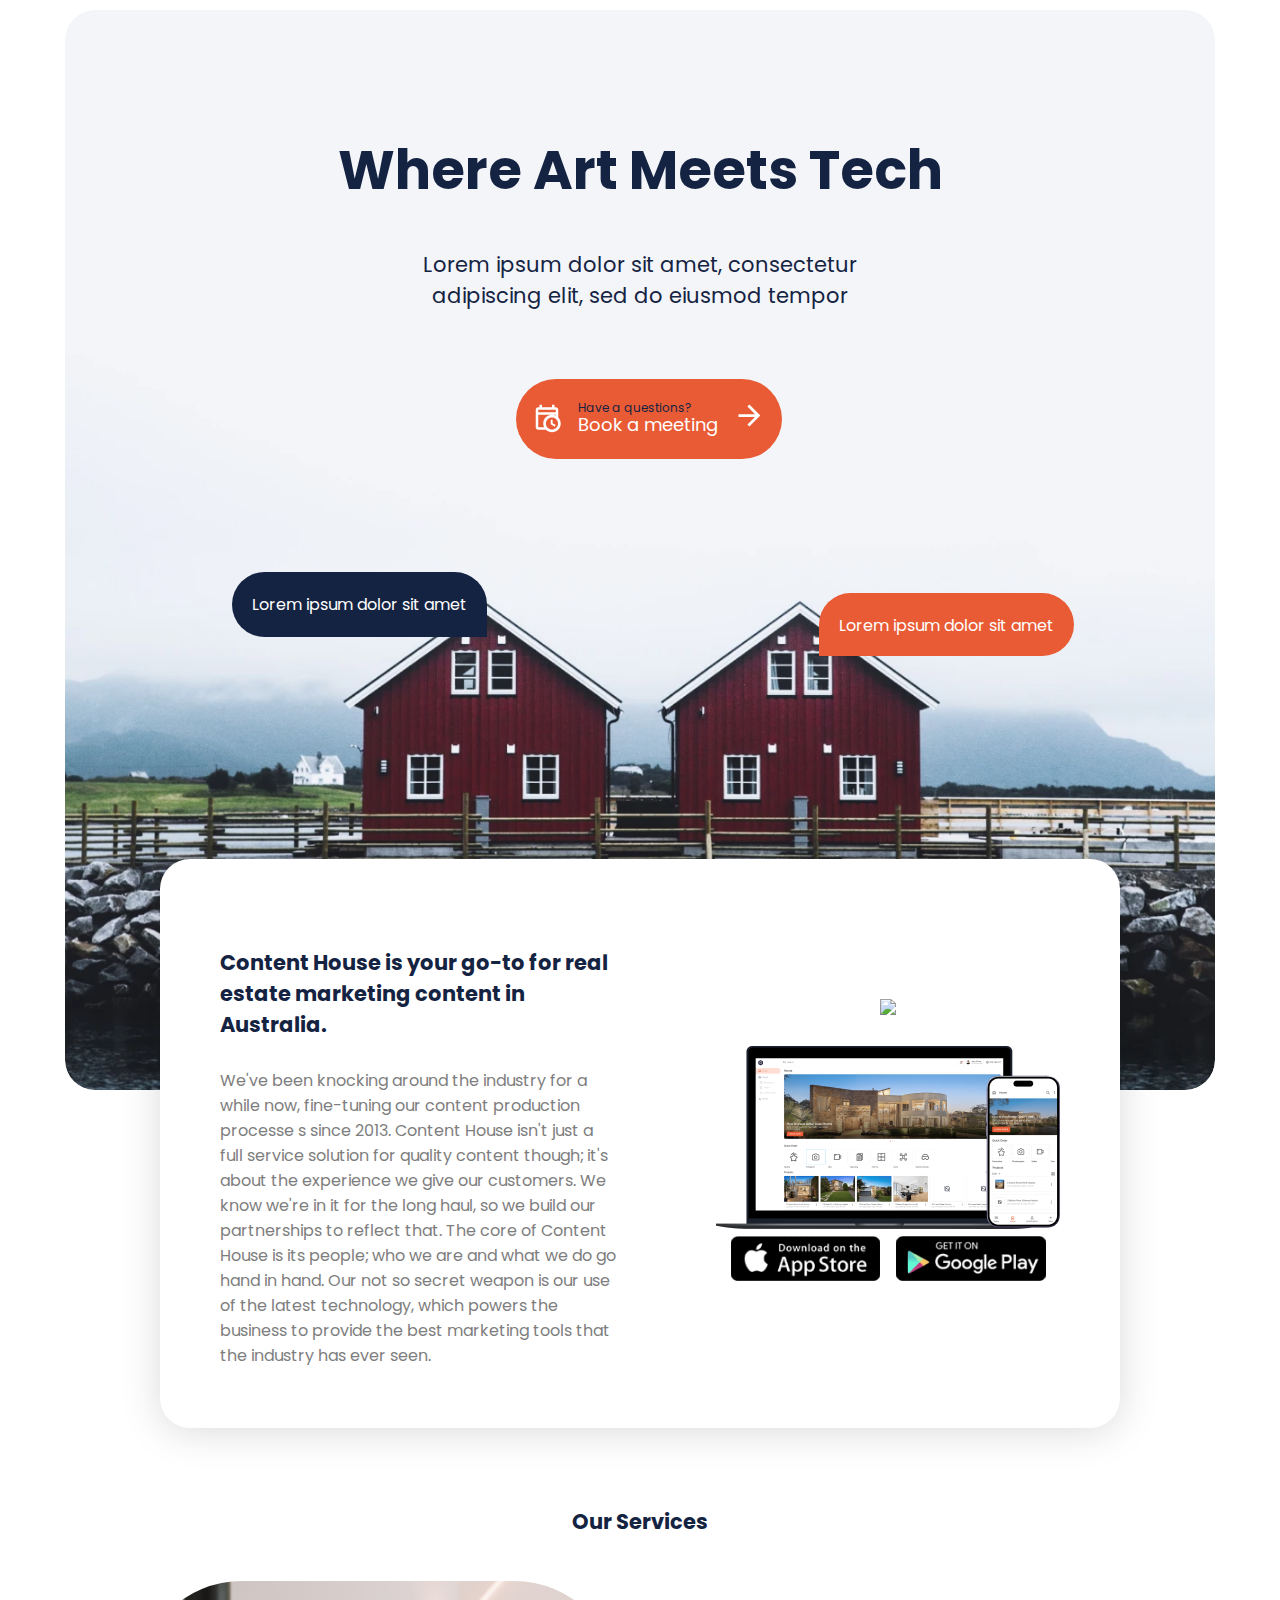
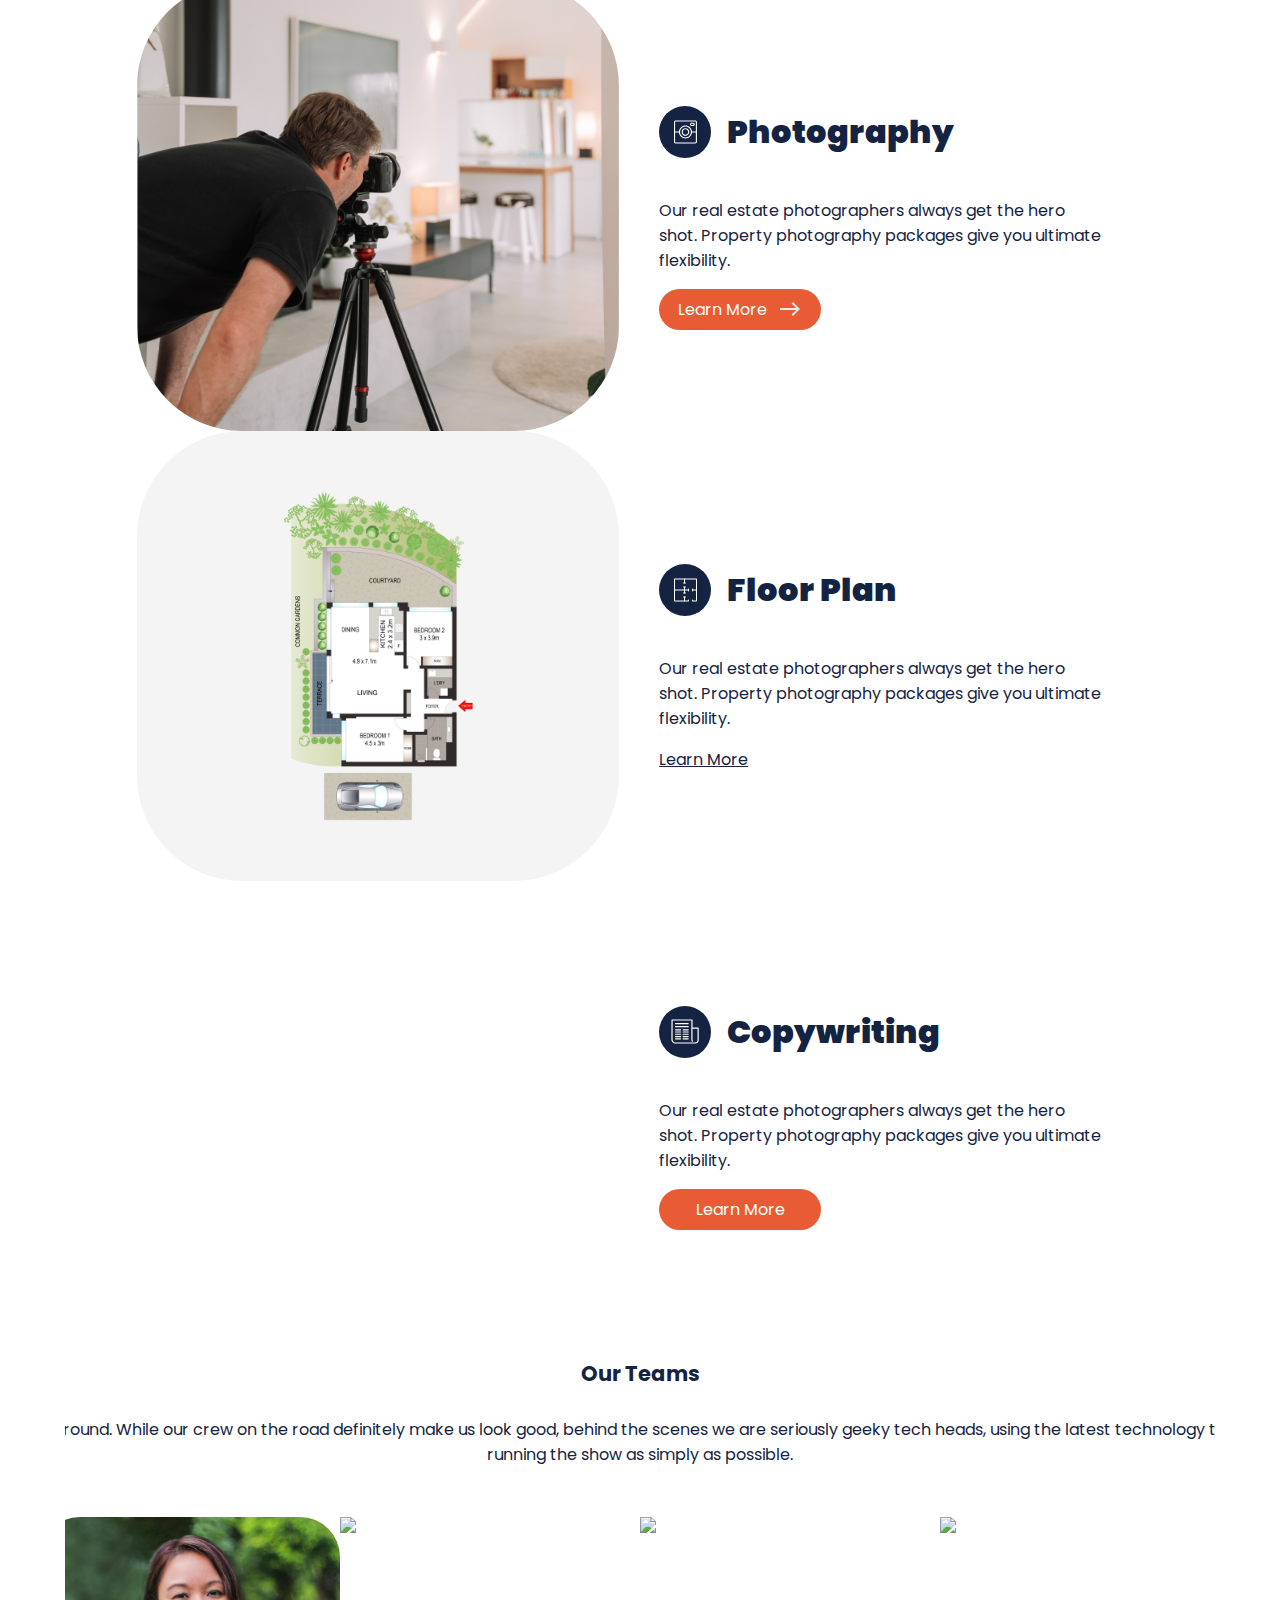
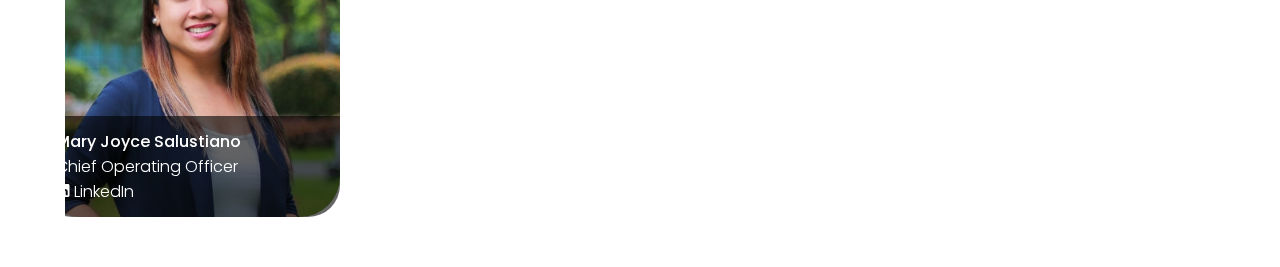
==== commit 6ac3f984: "add team swiper" ====
--- a/index.html
+++ b/index.html
@@ -10,6 +10,11 @@
       href="https://fonts.googleapis.com/css2?family=Poppins:wght@300;400;500;600;700;800;900&display=swap"
       rel="stylesheet"
     />
+    <link
+      rel="stylesheet"
+      href="https://cdn.jsdelivr.net/npm/swiper@11/swiper-bundle.min.css"
+    />
+
     <link rel="stylesheet" href="assets/style.css" />
   </head>
   <body class="ch-marketing">
@@ -18,7 +23,7 @@
         <nav></nav>
 
         <section class="flex-section hero-wrapper">
-          <div class="hero-content">
+          <div class="flex-content">
             <div class="hero-heading">
               <div class="hero-text">
                 <h1>Where Art Meets Tech</h1>
@@ -296,17 +301,177 @@
       </div>
     </section>
 
-    <section class="flex-section">
-      <div class="text-center">
-        <h4>Our Teams</h4>
-      </div>
-    </section>
+    <div class="main-wrapper">
+      <section class="flex-section">
+        <div class="flex-content">
+          <div class="text-center">
+            <h4>Our Teams</h4>
+            <p>
+              We’ve picked the A-team because they’re not only the best in their
+              creative field but also the most fun to hang around. While our
+              crew on the road definitely make us look good, behind the scenes
+              we are seriously geeky tech heads, using the latest technology to
+              push the boundaries of what’s possible. Our leadership team has
+              built processes that work, and is committed to running the show as
+              simply as possible.
+            </p>
+
+            <!-- Swiper -->
+            <div class="swiper mySwiper">
+              <div class="swiper-wrapper">
+                <div class="swiper-slide">
+                  <div class="team-thumb team-3">
+                    <div class="team-info">
+                      <span class="team-name font-weight-500">Paul Gal</span>
+                      <span class="team-role font-weight-300"
+                        >Chief Executive Officer</span
+                      >
+                      <span class="team-linkedin font-weight-300">
+                        <svg
+                          xmlns="http://www.w3.org/2000/svg"
+                          width="14"
+                          height="13"
+                          viewBox="0 0 14 13"
+                          fill="none"
+                        >
+                          <path
+                            d="M12.0556 0C12.4386 0 12.806 0.152182 13.0769 0.423068C13.3478 0.693954 13.5 1.06135 13.5 1.44444V11.5556C13.5 11.9386 13.3478 12.306 13.0769 12.5769C12.806 12.8478 12.4386 13 12.0556 13H1.94444C1.56135 13 1.19395 12.8478 0.923068 12.5769C0.652182 12.306 0.5 11.9386 0.5 11.5556V1.44444C0.5 1.06135 0.652182 0.693954 0.923068 0.423068C1.19395 0.152182 1.56135 0 1.94444 0H12.0556ZM11.6944 11.1944V7.36667C11.6944 6.74223 11.4464 6.14337 11.0048 5.70182C10.5633 5.26028 9.96444 5.01222 9.34 5.01222C8.72611 5.01222 8.01111 5.38778 7.66444 5.95111V5.14944H5.64944V11.1944H7.66444V7.63389C7.66444 7.07778 8.11222 6.62278 8.66833 6.62278C8.9365 6.62278 9.19368 6.72931 9.3833 6.91893C9.57292 7.10855 9.67944 7.36573 9.67944 7.63389V11.1944H11.6944ZM3.30222 4.01556C3.62402 4.01556 3.93263 3.88772 4.16018 3.66018C4.38772 3.43263 4.51556 3.12402 4.51556 2.80222C4.51556 2.13056 3.97389 1.58167 3.30222 1.58167C2.97851 1.58167 2.66806 1.71026 2.43916 1.93916C2.21026 2.16806 2.08167 2.47851 2.08167 2.80222C2.08167 3.47389 2.63056 4.01556 3.30222 4.01556ZM4.30611 11.1944V5.14944H2.30556V11.1944H4.30611Z"
+                            fill="white"
+                          />
+                        </svg>
+                        LinkedIn</span
+                      >
+                    </div>
+                  </div>
+                </div>
+                <div class="swiper-slide">
+                  <div class="team-thumb team-3">
+                    <div class="team-info">
+                      <span class="team-name font-weight-500">Paul Gal</span>
+                      <span class="team-role font-weight-300"
+                        >Chief Executive Officer</span
+                      >
+                      <span class="team-linkedin font-weight-300">
+                        <svg
+                          xmlns="http://www.w3.org/2000/svg"
+                          width="14"
+                          height="13"
+                          viewBox="0 0 14 13"
+                          fill="none"
+                        >
+                          <path
+                            d="M12.0556 0C12.4386 0 12.806 0.152182 13.0769 0.423068C13.3478 0.693954 13.5 1.06135 13.5 1.44444V11.5556C13.5 11.9386 13.3478 12.306 13.0769 12.5769C12.806 12.8478 12.4386 13 12.0556 13H1.94444C1.56135 13 1.19395 12.8478 0.923068 12.5769C0.652182 12.306 0.5 11.9386 0.5 11.5556V1.44444C0.5 1.06135 0.652182 0.693954 0.923068 0.423068C1.19395 0.152182 1.56135 0 1.94444 0H12.0556ZM11.6944 11.1944V7.36667C11.6944 6.74223 11.4464 6.14337 11.0048 5.70182C10.5633 5.26028 9.96444 5.01222 9.34 5.01222C8.72611 5.01222 8.01111 5.38778 7.66444 5.95111V5.14944H5.64944V11.1944H7.66444V7.63389C7.66444 7.07778 8.11222 6.62278 8.66833 6.62278C8.9365 6.62278 9.19368 6.72931 9.3833 6.91893C9.57292 7.10855 9.67944 7.36573 9.67944 7.63389V11.1944H11.6944ZM3.30222 4.01556C3.62402 4.01556 3.93263 3.88772 4.16018 3.66018C4.38772 3.43263 4.51556 3.12402 4.51556 2.80222C4.51556 2.13056 3.97389 1.58167 3.30222 1.58167C2.97851 1.58167 2.66806 1.71026 2.43916 1.93916C2.21026 2.16806 2.08167 2.47851 2.08167 2.80222C2.08167 3.47389 2.63056 4.01556 3.30222 4.01556ZM4.30611 11.1944V5.14944H2.30556V11.1944H4.30611Z"
+                            fill="white"
+                          />
+                        </svg>
+                        LinkedIn</span
+                      >
+                    </div>
+                  </div>
+                </div>
+                <div class="swiper-slide">
+                  <div class="team-thumb team-3">
+                    <div class="team-info">
+                      <span class="team-name font-weight-500">Paul Gal</span>
+                      <span class="team-role font-weight-300"
+                        >Chief Executive Officer</span
+                      >
+                      <span class="team-linkedin font-weight-300">
+                        <svg
+                          xmlns="http://www.w3.org/2000/svg"
+                          width="14"
+                          height="13"
+                          viewBox="0 0 14 13"
+                          fill="none"
+                        >
+                          <path
+                            d="M12.0556 0C12.4386 0 12.806 0.152182 13.0769 0.423068C13.3478 0.693954 13.5 1.06135 13.5 1.44444V11.5556C13.5 11.9386 13.3478 12.306 13.0769 12.5769C12.806 12.8478 12.4386 13 12.0556 13H1.94444C1.56135 13 1.19395 12.8478 0.923068 12.5769C0.652182 12.306 0.5 11.9386 0.5 11.5556V1.44444C0.5 1.06135 0.652182 0.693954 0.923068 0.423068C1.19395 0.152182 1.56135 0 1.94444 0H12.0556ZM11.6944 11.1944V7.36667C11.6944 6.74223 11.4464 6.14337 11.0048 5.70182C10.5633 5.26028 9.96444 5.01222 9.34 5.01222C8.72611 5.01222 8.01111 5.38778 7.66444 5.95111V5.14944H5.64944V11.1944H7.66444V7.63389C7.66444 7.07778 8.11222 6.62278 8.66833 6.62278C8.9365 6.62278 9.19368 6.72931 9.3833 6.91893C9.57292 7.10855 9.67944 7.36573 9.67944 7.63389V11.1944H11.6944ZM3.30222 4.01556C3.62402 4.01556 3.93263 3.88772 4.16018 3.66018C4.38772 3.43263 4.51556 3.12402 4.51556 2.80222C4.51556 2.13056 3.97389 1.58167 3.30222 1.58167C2.97851 1.58167 2.66806 1.71026 2.43916 1.93916C2.21026 2.16806 2.08167 2.47851 2.08167 2.80222C2.08167 3.47389 2.63056 4.01556 3.30222 4.01556ZM4.30611 11.1944V5.14944H2.30556V11.1944H4.30611Z"
+                            fill="white"
+                          />
+                        </svg>
+                        LinkedIn</span
+                      >
+                    </div>
+                  </div>
+                </div>
+                <div class="swiper-slide">
+                  <div class="team-thumb team-4">
+                    <div class="team-info">
+                      <span class="team-name font-weight-500"
+                        >Mary Joyce Salustiano</span
+                      >
+                      <span class="team-role font-weight-300"
+                        >Chief Operating Officer</span
+                      >
+                      <span class="team-linkedin font-weight-300">
+                        <svg
+                          xmlns="http://www.w3.org/2000/svg"
+                          width="14"
+                          height="13"
+                          viewBox="0 0 14 13"
+                          fill="none"
+                        >
+                          <path
+                            d="M12.0556 0C12.4386 0 12.806 0.152182 13.0769 0.423068C13.3478 0.693954 13.5 1.06135 13.5 1.44444V11.5556C13.5 11.9386 13.3478 12.306 13.0769 12.5769C12.806 12.8478 12.4386 13 12.0556 13H1.94444C1.56135 13 1.19395 12.8478 0.923068 12.5769C0.652182 12.306 0.5 11.9386 0.5 11.5556V1.44444C0.5 1.06135 0.652182 0.693954 0.923068 0.423068C1.19395 0.152182 1.56135 0 1.94444 0H12.0556ZM11.6944 11.1944V7.36667C11.6944 6.74223 11.4464 6.14337 11.0048 5.70182C10.5633 5.26028 9.96444 5.01222 9.34 5.01222C8.72611 5.01222 8.01111 5.38778 7.66444 5.95111V5.14944H5.64944V11.1944H7.66444V7.63389C7.66444 7.07778 8.11222 6.62278 8.66833 6.62278C8.9365 6.62278 9.19368 6.72931 9.3833 6.91893C9.57292 7.10855 9.67944 7.36573 9.67944 7.63389V11.1944H11.6944ZM3.30222 4.01556C3.62402 4.01556 3.93263 3.88772 4.16018 3.66018C4.38772 3.43263 4.51556 3.12402 4.51556 2.80222C4.51556 2.13056 3.97389 1.58167 3.30222 1.58167C2.97851 1.58167 2.66806 1.71026 2.43916 1.93916C2.21026 2.16806 2.08167 2.47851 2.08167 2.80222C2.08167 3.47389 2.63056 4.01556 3.30222 4.01556ZM4.30611 11.1944V5.14944H2.30556V11.1944H4.30611Z"
+                            fill="white"
+                          />
+                        </svg>
+                        LinkedIn</span
+                      >
+                    </div>
+                  </div>
+                </div>
+                <div class="swiper-slide">
+                  <img src="https://swiperjs.com/demos/images/nature-4.jpg" />
+                </div>
+                <div class="swiper-slide">
+                  <img src="https://swiperjs.com/demos/images/nature-5.jpg" />
+                </div>
+                <div class="swiper-slide">
+                  <img src="https://swiperjs.com/demos/images/nature-6.jpg" />
+                </div>
+                <div class="swiper-slide">
+                  <img src="https://swiperjs.com/demos/images/nature-7.jpg" />
+                </div>
+                <div class="swiper-slide">
+                  <img src="https://swiperjs.com/demos/images/nature-8.jpg" />
+                </div>
+                <div class="swiper-slide">
+                  <img src="https://swiperjs.com/demos/images/nature-9.jpg" />
+                </div>
+              </div>
+              <div class="swiper-pagination"></div>
+            </div>
+            <!-- end swiper -->
+          </div>
+        </div>
+      </section>
+    </div>
 
     <!--owl carousel-->
     <script src="https://ajax.googleapis.com/ajax/libs/jquery/3.7.1/jquery.min.js"></script>
-    <!--<script src="https://cdnjs.cloudflare.com/ajax/libs/owl-carousel/1.3.3/owl.carousel.min.js" integrity="sha512-9CWGXFSJ+/X0LWzSRCZFsOPhSfm6jbnL+Mpqo0o8Ke2SYr8rCTqb4/wGm+9n13HtDE1NQpAEOrMecDZw4FXQGg==" crossorigin="anonymous" referrerpolicy="no-referrer"></script>-->
     <script src="https://cdn.jsdelivr.net/npm/swiper@11/swiper-element-bundle.min.js"></script>
-
-    <script></script>
+    <script src="https://cdn.jsdelivr.net/npm/swiper@11/swiper-bundle.min.js"></script>
+
+    <script>
+      var swiper = new Swiper(".mySwiper", {
+        effect: "coverflow",
+        initialSlide: 2,
+        grabCursor: true,
+        centeredSlides: true,
+        slidesPerView: "auto",
+        coverflowEffect: {
+          rotate: 50,
+          stretch: 0,
+          depth: 100,
+          modifier: 1,
+
+          slideShadows: true,
+        },
+        pagination: {
+          el: ".swiper-pagination",
+        },
+      });
+    </script>
   </body>
 </html>
--- a/assets/style.css
+++ b/assets/style.css
@@ -6,6 +6,8 @@
 
 html,
 body,
+strong,
+small,
 a,
 p,
 span,
@@ -38,6 +40,12 @@
 .ch-marketing h4 {
   font-size: 21px;
 }
+.ch-marketing h5 {
+  font-size: 19px;
+}
+.ch-marketing h6 {
+  font-size: 16px;
+}
 .font-weight-300 {
   font-weight: 300;
 }
@@ -116,7 +124,7 @@
   width: 100%;
 }
 
-.hero-content {
+.flex-content {
   align-content: center;
   align-items: center;
   display: flex;
@@ -388,6 +396,8 @@
   margin: auto;
 }
 
+/* Swiper */
+/* Our Services */
 swiper-container {
   width: 100%;
   height: 100%;
@@ -402,6 +412,27 @@
   align-items: center;
 }
 
+/* Our Teams*/
+.swiper {
+  width: 100%;
+  padding-top: 50px;
+  padding-bottom: 50px;
+}
+
+.swiper-slide {
+  background-position: center;
+  background-size: cover;
+  width: 300px;
+  height: 300px;
+}
+
+.swiper-slide img {
+  display: block;
+  width: 100%;
+}
+
+/* End Swiper */
+
 .slider-heading {
   display: flex;
   align-items: center;
@@ -422,3 +453,41 @@
   width: 52px;
   border-radius: 40px;
 }
+
+/* Teams */
+.team-thumb {
+  border-radius: 40px;
+  height: 300px;
+  width: 100%;
+  max-width: 300px;
+  display: flex;
+  flex-direction: column-reverse;
+}
+.team-3 {
+  background-image: url("../assets/img/paulg.jpg");
+  background-size: cover;
+  background-position: center;
+}
+.team-4 {
+  background-image: url("../assets/img/mj.png");
+  background-size: cover;
+  background-position: top;
+}
+
+.team-info {
+  display: flex;
+  height: 101px;
+  padding: 0px 16px;
+  flex-direction: column;
+  justify-content: center;
+  align-items: flex-start;
+  align-self: stretch;
+  border-radius: 0px 0px 32px 32px;
+  background: rgba(0, 0, 0, 0.6);
+}
+.team-info span {
+  color: #fff;
+}
+.team-info span.team-linedin {
+  display: flex;
+}
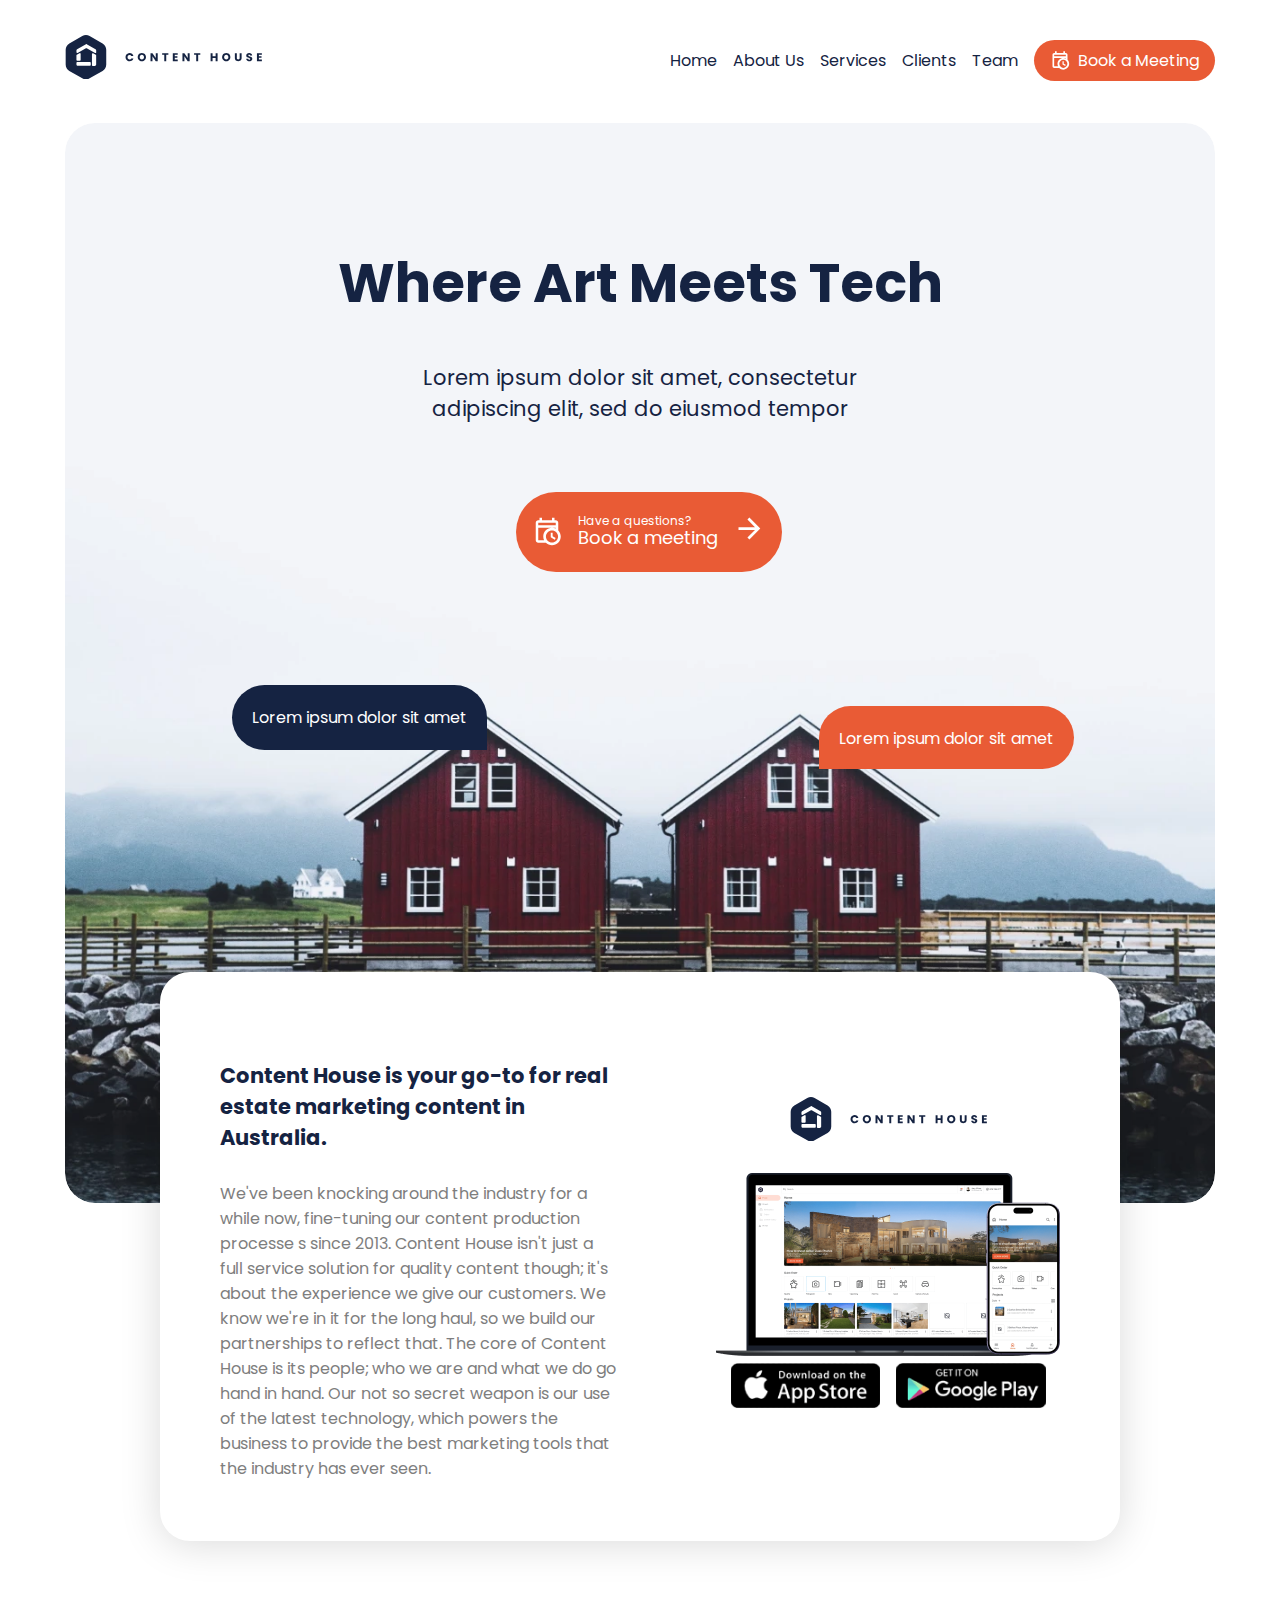
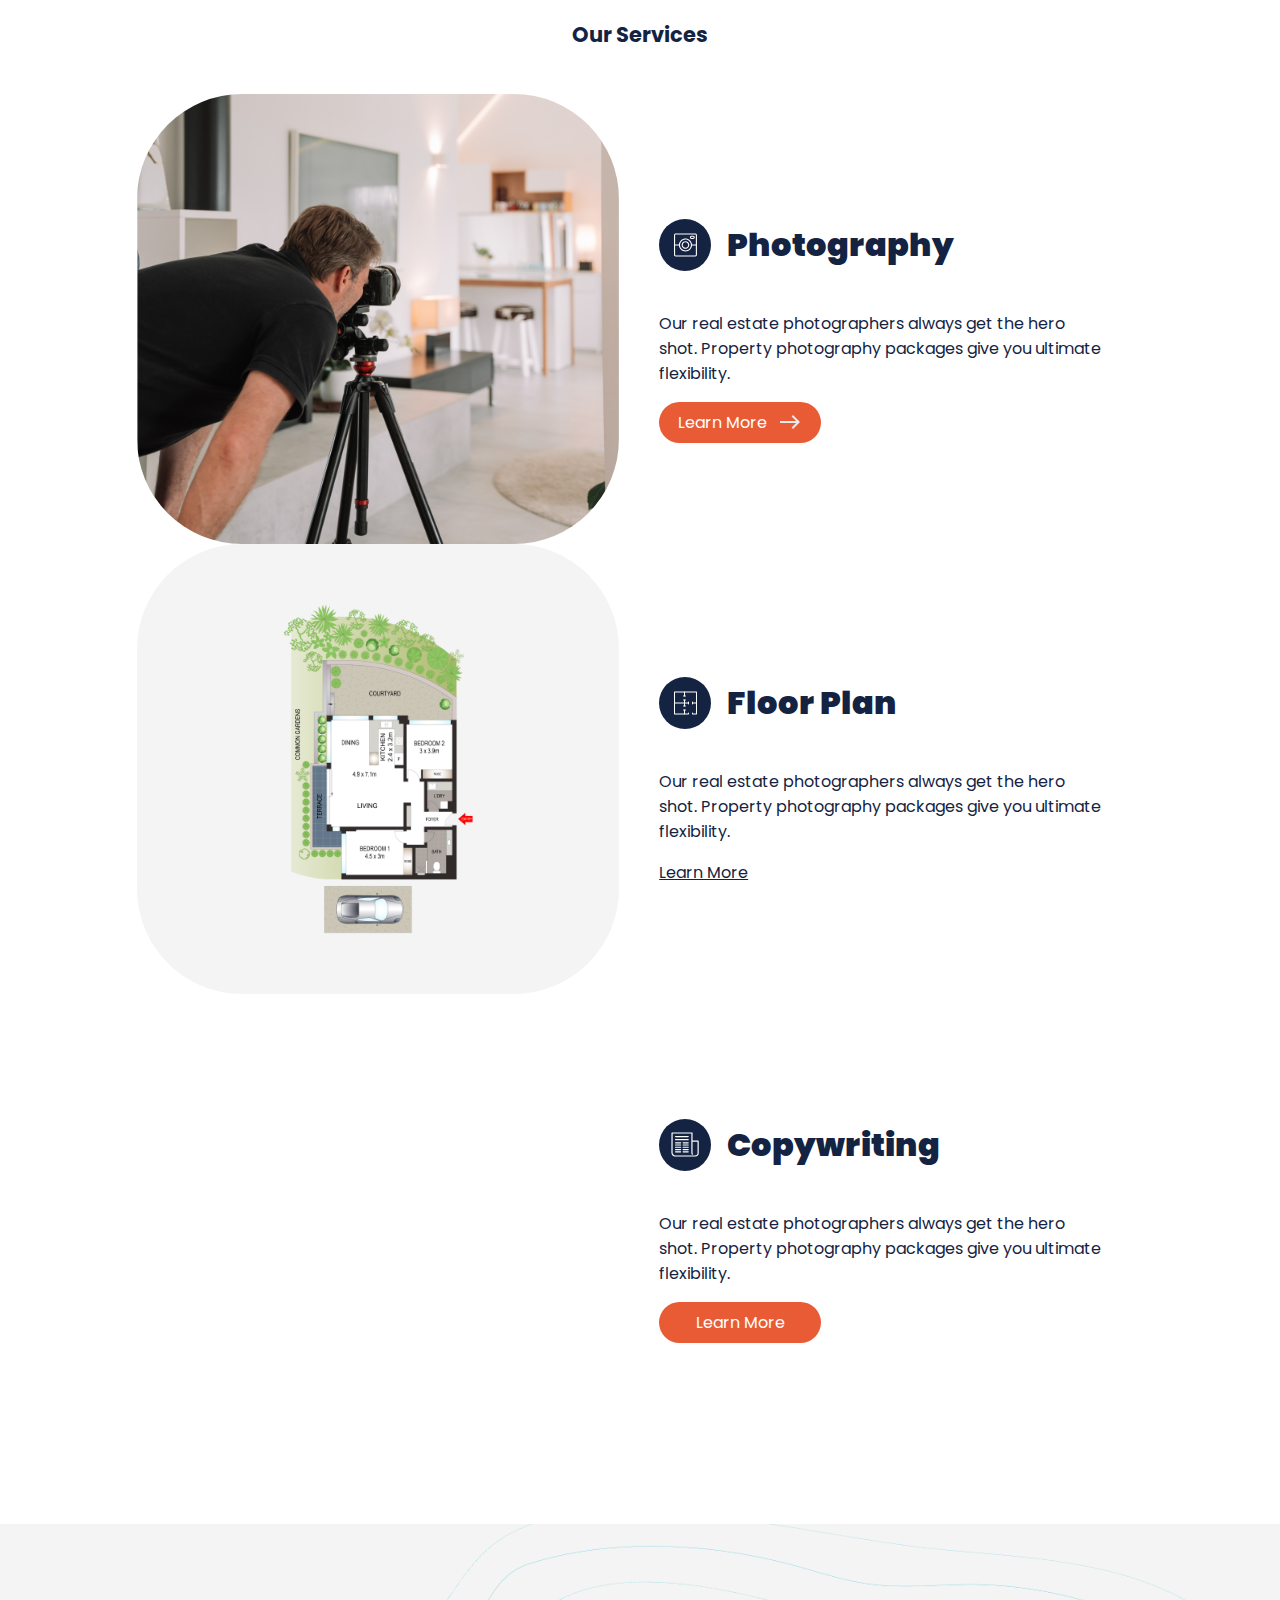
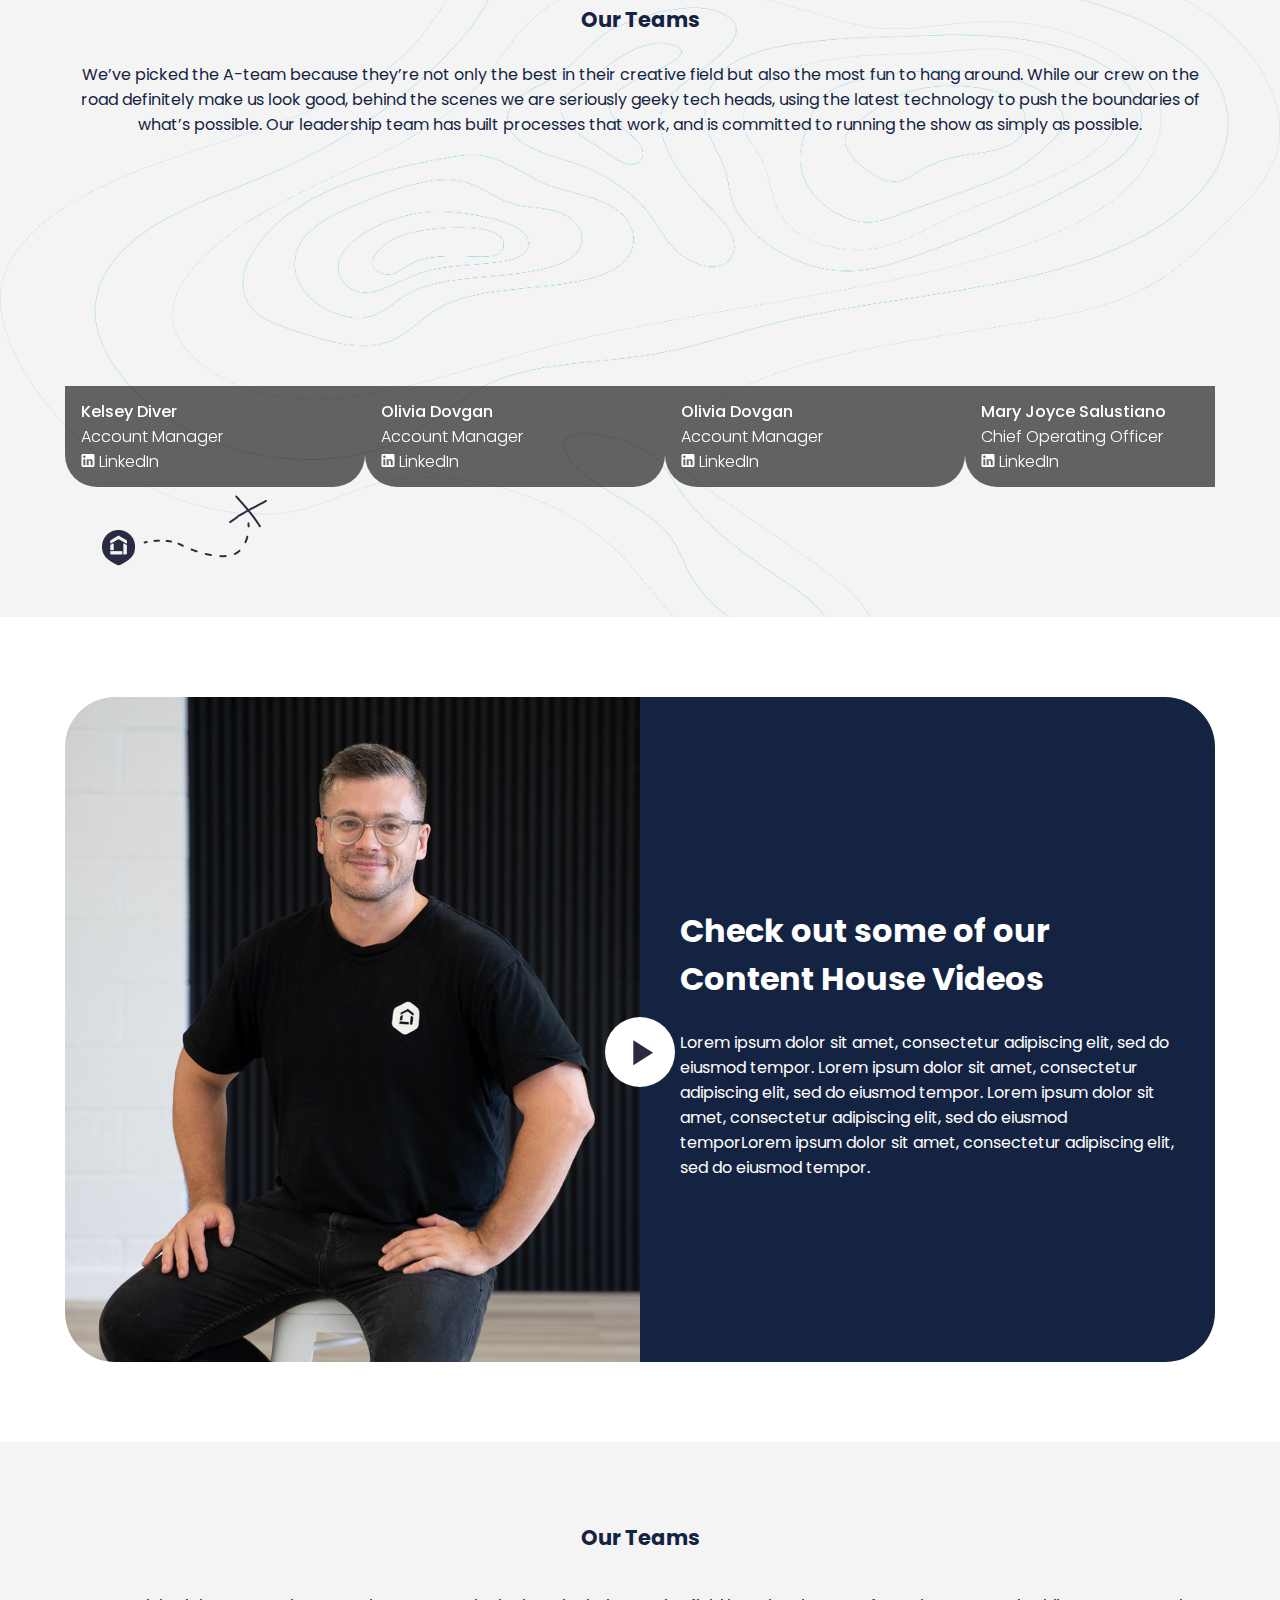
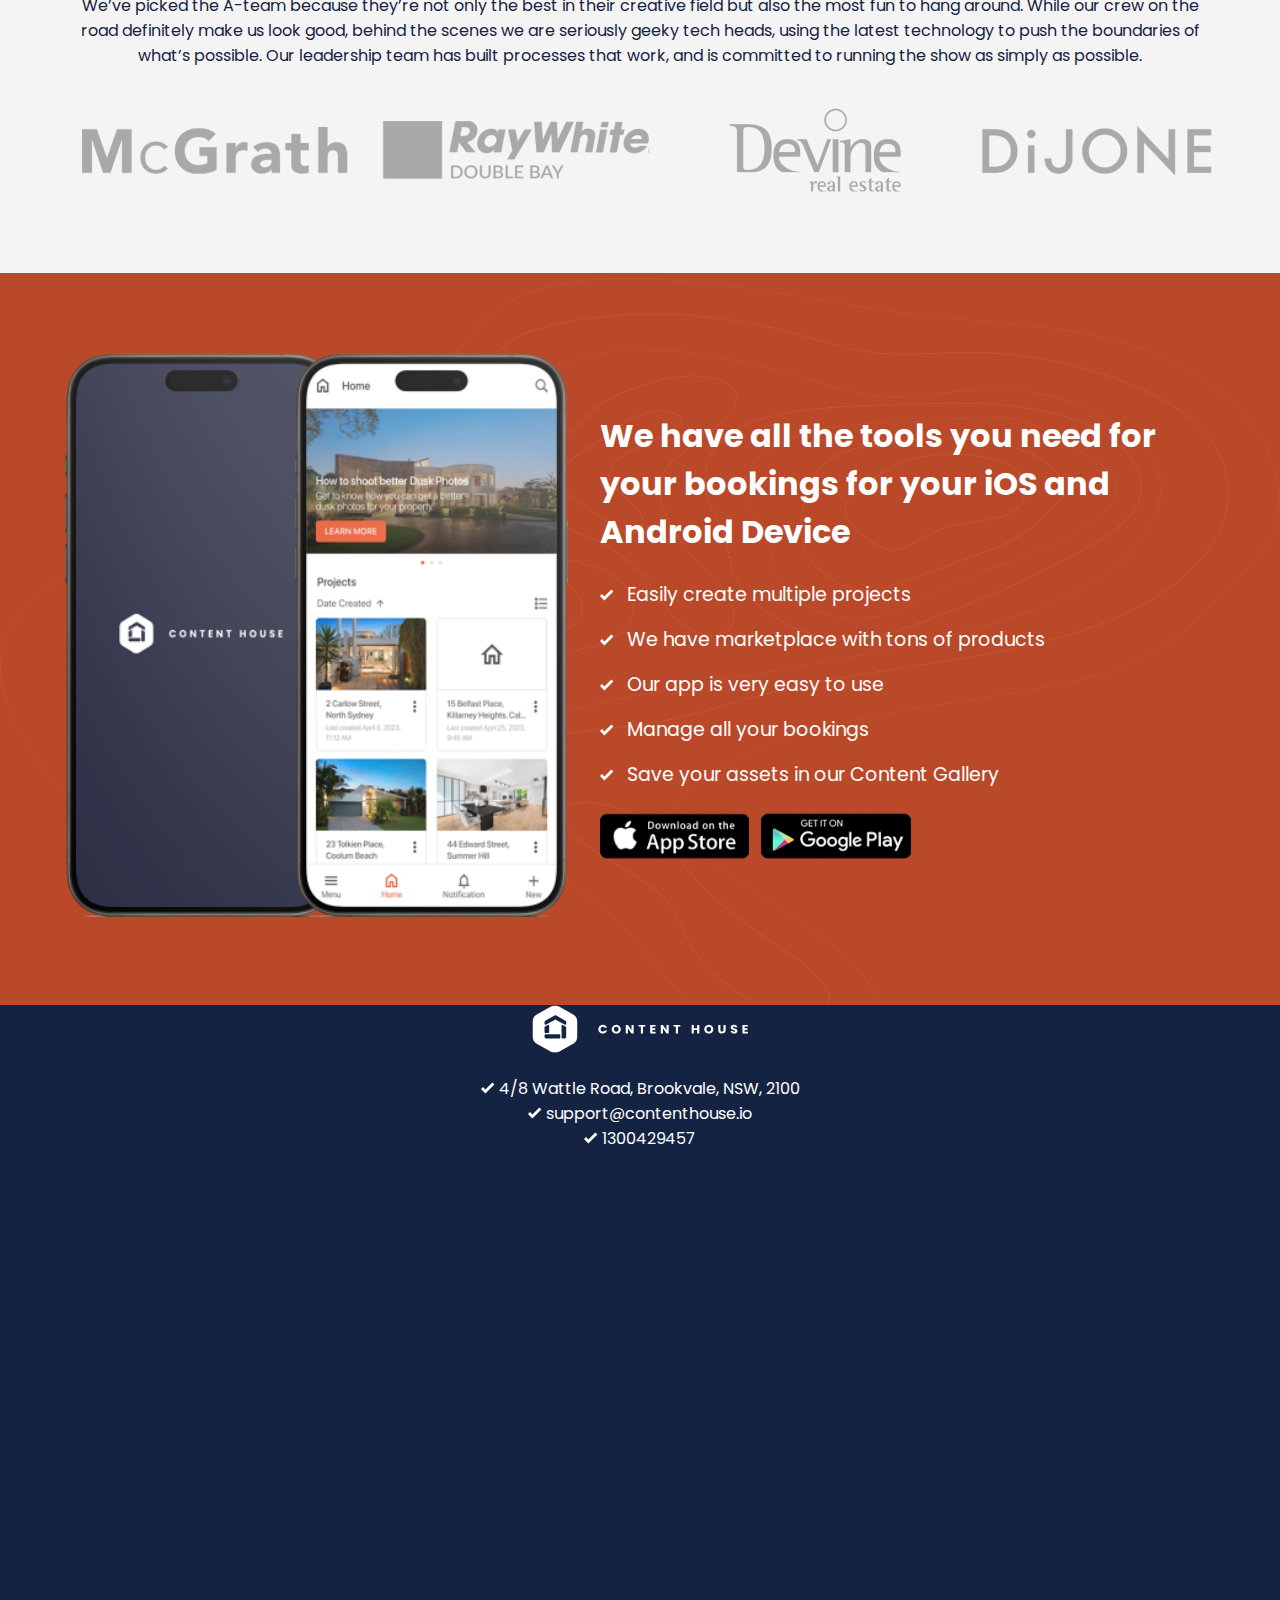
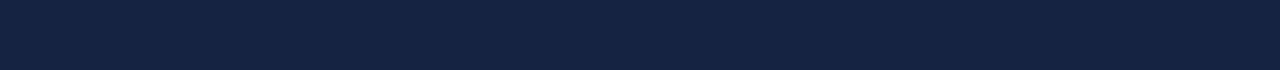
==== commit a286fbaa: "added download app section" ====
--- a/index.html
+++ b/index.html
@@ -20,7 +20,37 @@
   <body class="ch-marketing">
     <div style="display: block">
       <div class="main-wrapper">
-        <nav></nav>
+        <nav>
+          <div class="nav-logo">
+            <img src="assets/img/ch_logo.svg" alt="" />
+          </div>
+          <div class="nav-list">
+            <ul>
+              <li><a href="#">Home</a></li>
+              <li><a href="#">About Us</a></li>
+              <li><a href="#">Services</a></li>
+              <li><a href="#">Clients</a></li>
+              <li><a href="#">Team</a></li>
+              <li>
+                <a class="nav-contact-us" href="#">
+                  <svg
+                    width="20"
+                    height="21"
+                    viewBox="0 0 30 31"
+                    fill="none"
+                    xmlns="http://www.w3.org/2000/svg"
+                  >
+                    <path
+                      d="M7.5 1.75V4.25H6.25C4.8625 4.25 3.75 5.3625 3.75 6.75V24.25C3.75 25.625 4.8625 26.75 6.25 26.75H13.875C15.45 28.3 17.6125 29.25 20 29.25C24.8375 29.25 28.75 25.3375 28.75 20.5C28.75 18.1125 27.8 15.95 26.25 14.375V6.75C26.25 5.375 25.1375 4.25 23.75 4.25H22.5V1.75H20V4.25H10V1.75M6.25 6.75H23.75V9.25H6.25M6.25 11.75H23.75V12.5875C22.6125 12.05 21.3375 11.75 20 11.75C15.1625 11.75 11.25 15.6625 11.25 20.5C11.25 21.8375 11.55 23.1125 12.0875 24.25H6.25M20 14.4375C23.35 14.4375 26.0625 17.15 26.0625 20.5C26.0625 23.85 23.35 26.5625 20 26.5625C16.65 26.5625 13.9375 23.85 13.9375 20.5C13.9375 17.15 16.65 14.4375 20 14.4375ZM18.75 16.75V21.3625L22.7375 23.6625L23.675 22.0375L20.625 20.275V16.75H18.75Z"
+                      fill="white"
+                    ></path>
+                  </svg>
+                  <span class="btn-text"> Book a Meeting</span>
+                </a>
+              </li>
+            </ul>
+          </div>
+        </nav>
 
         <section class="flex-section hero-wrapper">
           <div class="flex-content">
@@ -93,10 +123,8 @@
               </p>
             </div>
             <div class="right-content">
-              <img
-                class="ch-logo"
-                src="//images.squarespace-cdn.com/content/v1/5ff66b9e67a5a02a5d51f8bc/1610701312370-RSPXJ3X5YQTPDEOUC337/image+%283%29.png?format=1500w"
-              />
+              <img src="assets/img/ch_logo.svg" alt="" />
+              <br /><br />
               <img src="assets/img/ch-devices.png" />
               <img src="assets/img/device-download-btn.png" />
             </div>
@@ -301,152 +329,445 @@
       </div>
     </section>
 
-    <div class="main-wrapper">
-      <section class="flex-section">
+    <section class="our-team main-wrapper">
+      <div class="terrain-bg"></div>
+      <img class="start-here" src="assets/img/start-here.png" />
+      <div class="flex-section">
         <div class="flex-content">
-          <div class="text-center">
-            <h4>Our Teams</h4>
-            <p>
-              We’ve picked the A-team because they’re not only the best in their
-              creative field but also the most fun to hang around. While our
-              crew on the road definitely make us look good, behind the scenes
-              we are seriously geeky tech heads, using the latest technology to
-              push the boundaries of what’s possible. Our leadership team has
-              built processes that work, and is committed to running the show as
-              simply as possible.
-            </p>
-
-            <!-- Swiper -->
-            <div class="swiper mySwiper">
-              <div class="swiper-wrapper">
-                <div class="swiper-slide">
-                  <div class="team-thumb team-3">
-                    <div class="team-info">
-                      <span class="team-name font-weight-500">Paul Gal</span>
-                      <span class="team-role font-weight-300"
-                        >Chief Executive Officer</span
+          <h4>Our Teams</h4>
+          <p>
+            We’ve picked the A-team because they’re not only the best in their
+            creative field but also the most fun to hang around. While our crew
+            on the road definitely make us look good, behind the scenes we are
+            seriously geeky tech heads, using the latest technology to push the
+            boundaries of what’s possible. Our leadership team has built
+            processes that work, and is committed to running the show as simply
+            as possible.
+          </p>
+          <!-- Swiper -->
+          <div class="swiper mySwiper">
+            <div class="swiper-wrapper">
+              <div class="swiper-slide">
+                <div class="team-thumb team-1">
+                  <div class="team-info">
+                    <span class="team-name font-weight-500">Kelsey Diver</span>
+                    <span class="team-role font-weight-300"
+                      >Account Manager</span
+                    >
+                    <span class="team-linkedin font-weight-300">
+                      <svg
+                        xmlns="http://www.w3.org/2000/svg"
+                        width="14"
+                        height="13"
+                        viewBox="0 0 14 13"
+                        fill="none"
                       >
-                      <span class="team-linkedin font-weight-300">
-                        <svg
-                          xmlns="http://www.w3.org/2000/svg"
-                          width="14"
-                          height="13"
-                          viewBox="0 0 14 13"
-                          fill="none"
-                        >
-                          <path
-                            d="M12.0556 0C12.4386 0 12.806 0.152182 13.0769 0.423068C13.3478 0.693954 13.5 1.06135 13.5 1.44444V11.5556C13.5 11.9386 13.3478 12.306 13.0769 12.5769C12.806 12.8478 12.4386 13 12.0556 13H1.94444C1.56135 13 1.19395 12.8478 0.923068 12.5769C0.652182 12.306 0.5 11.9386 0.5 11.5556V1.44444C0.5 1.06135 0.652182 0.693954 0.923068 0.423068C1.19395 0.152182 1.56135 0 1.94444 0H12.0556ZM11.6944 11.1944V7.36667C11.6944 6.74223 11.4464 6.14337 11.0048 5.70182C10.5633 5.26028 9.96444 5.01222 9.34 5.01222C8.72611 5.01222 8.01111 5.38778 7.66444 5.95111V5.14944H5.64944V11.1944H7.66444V7.63389C7.66444 7.07778 8.11222 6.62278 8.66833 6.62278C8.9365 6.62278 9.19368 6.72931 9.3833 6.91893C9.57292 7.10855 9.67944 7.36573 9.67944 7.63389V11.1944H11.6944ZM3.30222 4.01556C3.62402 4.01556 3.93263 3.88772 4.16018 3.66018C4.38772 3.43263 4.51556 3.12402 4.51556 2.80222C4.51556 2.13056 3.97389 1.58167 3.30222 1.58167C2.97851 1.58167 2.66806 1.71026 2.43916 1.93916C2.21026 2.16806 2.08167 2.47851 2.08167 2.80222C2.08167 3.47389 2.63056 4.01556 3.30222 4.01556ZM4.30611 11.1944V5.14944H2.30556V11.1944H4.30611Z"
-                            fill="white"
-                          />
-                        </svg>
-                        LinkedIn</span
+                        <path
+                          d="M12.0556 0C12.4386 0 12.806 0.152182 13.0769 0.423068C13.3478 0.693954 13.5 1.06135 13.5 1.44444V11.5556C13.5 11.9386 13.3478 12.306 13.0769 12.5769C12.806 12.8478 12.4386 13 12.0556 13H1.94444C1.56135 13 1.19395 12.8478 0.923068 12.5769C0.652182 12.306 0.5 11.9386 0.5 11.5556V1.44444C0.5 1.06135 0.652182 0.693954 0.923068 0.423068C1.19395 0.152182 1.56135 0 1.94444 0H12.0556ZM11.6944 11.1944V7.36667C11.6944 6.74223 11.4464 6.14337 11.0048 5.70182C10.5633 5.26028 9.96444 5.01222 9.34 5.01222C8.72611 5.01222 8.01111 5.38778 7.66444 5.95111V5.14944H5.64944V11.1944H7.66444V7.63389C7.66444 7.07778 8.11222 6.62278 8.66833 6.62278C8.9365 6.62278 9.19368 6.72931 9.3833 6.91893C9.57292 7.10855 9.67944 7.36573 9.67944 7.63389V11.1944H11.6944ZM3.30222 4.01556C3.62402 4.01556 3.93263 3.88772 4.16018 3.66018C4.38772 3.43263 4.51556 3.12402 4.51556 2.80222C4.51556 2.13056 3.97389 1.58167 3.30222 1.58167C2.97851 1.58167 2.66806 1.71026 2.43916 1.93916C2.21026 2.16806 2.08167 2.47851 2.08167 2.80222C2.08167 3.47389 2.63056 4.01556 3.30222 4.01556ZM4.30611 11.1944V5.14944H2.30556V11.1944H4.30611Z"
+                          fill="white"
+                        />
+                      </svg>
+                      LinkedIn</span
+                    >
+                  </div>
+                </div>
+              </div>
+              <div class="swiper-slide">
+                <div class="team-thumb team-2">
+                  <div class="team-info">
+                    <span class="team-name font-weight-500">Olivia Dovgan</span>
+                    <span class="team-role font-weight-300"
+                      >Account Manager</span
+                    >
+                    <span class="team-linkedin font-weight-300">
+                      <svg
+                        xmlns="http://www.w3.org/2000/svg"
+                        width="14"
+                        height="13"
+                        viewBox="0 0 14 13"
+                        fill="none"
                       >
-                    </div>
-                  </div>
-                </div>
-                <div class="swiper-slide">
-                  <div class="team-thumb team-3">
-                    <div class="team-info">
-                      <span class="team-name font-weight-500">Paul Gal</span>
-                      <span class="team-role font-weight-300"
-                        >Chief Executive Officer</span
+                        <path
+                          d="M12.0556 0C12.4386 0 12.806 0.152182 13.0769 0.423068C13.3478 0.693954 13.5 1.06135 13.5 1.44444V11.5556C13.5 11.9386 13.3478 12.306 13.0769 12.5769C12.806 12.8478 12.4386 13 12.0556 13H1.94444C1.56135 13 1.19395 12.8478 0.923068 12.5769C0.652182 12.306 0.5 11.9386 0.5 11.5556V1.44444C0.5 1.06135 0.652182 0.693954 0.923068 0.423068C1.19395 0.152182 1.56135 0 1.94444 0H12.0556ZM11.6944 11.1944V7.36667C11.6944 6.74223 11.4464 6.14337 11.0048 5.70182C10.5633 5.26028 9.96444 5.01222 9.34 5.01222C8.72611 5.01222 8.01111 5.38778 7.66444 5.95111V5.14944H5.64944V11.1944H7.66444V7.63389C7.66444 7.07778 8.11222 6.62278 8.66833 6.62278C8.9365 6.62278 9.19368 6.72931 9.3833 6.91893C9.57292 7.10855 9.67944 7.36573 9.67944 7.63389V11.1944H11.6944ZM3.30222 4.01556C3.62402 4.01556 3.93263 3.88772 4.16018 3.66018C4.38772 3.43263 4.51556 3.12402 4.51556 2.80222C4.51556 2.13056 3.97389 1.58167 3.30222 1.58167C2.97851 1.58167 2.66806 1.71026 2.43916 1.93916C2.21026 2.16806 2.08167 2.47851 2.08167 2.80222C2.08167 3.47389 2.63056 4.01556 3.30222 4.01556ZM4.30611 11.1944V5.14944H2.30556V11.1944H4.30611Z"
+                          fill="white"
+                        />
+                      </svg>
+                      LinkedIn</span
+                    >
+                  </div>
+                </div>
+              </div>
+              <div class="swiper-slide">
+                <div class="team-thumb team-3">
+                  <div class="team-info">
+                    <span class="team-name font-weight-500">Olivia Dovgan</span>
+                    <span class="team-role font-weight-300"
+                      >Account Manager</span
+                    >
+                    <span class="team-linkedin font-weight-300">
+                      <svg
+                        xmlns="http://www.w3.org/2000/svg"
+                        width="14"
+                        height="13"
+                        viewBox="0 0 14 13"
+                        fill="none"
                       >
-                      <span class="team-linkedin font-weight-300">
-                        <svg
-                          xmlns="http://www.w3.org/2000/svg"
-                          width="14"
-                          height="13"
-                          viewBox="0 0 14 13"
-                          fill="none"
-                        >
-                          <path
-                            d="M12.0556 0C12.4386 0 12.806 0.152182 13.0769 0.423068C13.3478 0.693954 13.5 1.06135 13.5 1.44444V11.5556C13.5 11.9386 13.3478 12.306 13.0769 12.5769C12.806 12.8478 12.4386 13 12.0556 13H1.94444C1.56135 13 1.19395 12.8478 0.923068 12.5769C0.652182 12.306 0.5 11.9386 0.5 11.5556V1.44444C0.5 1.06135 0.652182 0.693954 0.923068 0.423068C1.19395 0.152182 1.56135 0 1.94444 0H12.0556ZM11.6944 11.1944V7.36667C11.6944 6.74223 11.4464 6.14337 11.0048 5.70182C10.5633 5.26028 9.96444 5.01222 9.34 5.01222C8.72611 5.01222 8.01111 5.38778 7.66444 5.95111V5.14944H5.64944V11.1944H7.66444V7.63389C7.66444 7.07778 8.11222 6.62278 8.66833 6.62278C8.9365 6.62278 9.19368 6.72931 9.3833 6.91893C9.57292 7.10855 9.67944 7.36573 9.67944 7.63389V11.1944H11.6944ZM3.30222 4.01556C3.62402 4.01556 3.93263 3.88772 4.16018 3.66018C4.38772 3.43263 4.51556 3.12402 4.51556 2.80222C4.51556 2.13056 3.97389 1.58167 3.30222 1.58167C2.97851 1.58167 2.66806 1.71026 2.43916 1.93916C2.21026 2.16806 2.08167 2.47851 2.08167 2.80222C2.08167 3.47389 2.63056 4.01556 3.30222 4.01556ZM4.30611 11.1944V5.14944H2.30556V11.1944H4.30611Z"
-                            fill="white"
-                          />
-                        </svg>
-                        LinkedIn</span
+                        <path
+                          d="M12.0556 0C12.4386 0 12.806 0.152182 13.0769 0.423068C13.3478 0.693954 13.5 1.06135 13.5 1.44444V11.5556C13.5 11.9386 13.3478 12.306 13.0769 12.5769C12.806 12.8478 12.4386 13 12.0556 13H1.94444C1.56135 13 1.19395 12.8478 0.923068 12.5769C0.652182 12.306 0.5 11.9386 0.5 11.5556V1.44444C0.5 1.06135 0.652182 0.693954 0.923068 0.423068C1.19395 0.152182 1.56135 0 1.94444 0H12.0556ZM11.6944 11.1944V7.36667C11.6944 6.74223 11.4464 6.14337 11.0048 5.70182C10.5633 5.26028 9.96444 5.01222 9.34 5.01222C8.72611 5.01222 8.01111 5.38778 7.66444 5.95111V5.14944H5.64944V11.1944H7.66444V7.63389C7.66444 7.07778 8.11222 6.62278 8.66833 6.62278C8.9365 6.62278 9.19368 6.72931 9.3833 6.91893C9.57292 7.10855 9.67944 7.36573 9.67944 7.63389V11.1944H11.6944ZM3.30222 4.01556C3.62402 4.01556 3.93263 3.88772 4.16018 3.66018C4.38772 3.43263 4.51556 3.12402 4.51556 2.80222C4.51556 2.13056 3.97389 1.58167 3.30222 1.58167C2.97851 1.58167 2.66806 1.71026 2.43916 1.93916C2.21026 2.16806 2.08167 2.47851 2.08167 2.80222C2.08167 3.47389 2.63056 4.01556 3.30222 4.01556ZM4.30611 11.1944V5.14944H2.30556V11.1944H4.30611Z"
+                          fill="white"
+                        />
+                      </svg>
+                      LinkedIn</span
+                    >
+                  </div>
+                </div>
+              </div>
+              <div class="swiper-slide">
+                <div class="team-thumb team-4">
+                  <div class="team-info">
+                    <span class="team-name font-weight-500"
+                      >Mary Joyce Salustiano</span
+                    >
+                    <span class="team-role font-weight-300"
+                      >Chief Operating Officer</span
+                    >
+                    <span class="team-linkedin font-weight-300">
+                      <svg
+                        xmlns="http://www.w3.org/2000/svg"
+                        width="14"
+                        height="13"
+                        viewBox="0 0 14 13"
+                        fill="none"
                       >
-                    </div>
-                  </div>
-                </div>
-                <div class="swiper-slide">
-                  <div class="team-thumb team-3">
-                    <div class="team-info">
-                      <span class="team-name font-weight-500">Paul Gal</span>
-                      <span class="team-role font-weight-300"
-                        >Chief Executive Officer</span
+                        <path
+                          d="M12.0556 0C12.4386 0 12.806 0.152182 13.0769 0.423068C13.3478 0.693954 13.5 1.06135 13.5 1.44444V11.5556C13.5 11.9386 13.3478 12.306 13.0769 12.5769C12.806 12.8478 12.4386 13 12.0556 13H1.94444C1.56135 13 1.19395 12.8478 0.923068 12.5769C0.652182 12.306 0.5 11.9386 0.5 11.5556V1.44444C0.5 1.06135 0.652182 0.693954 0.923068 0.423068C1.19395 0.152182 1.56135 0 1.94444 0H12.0556ZM11.6944 11.1944V7.36667C11.6944 6.74223 11.4464 6.14337 11.0048 5.70182C10.5633 5.26028 9.96444 5.01222 9.34 5.01222C8.72611 5.01222 8.01111 5.38778 7.66444 5.95111V5.14944H5.64944V11.1944H7.66444V7.63389C7.66444 7.07778 8.11222 6.62278 8.66833 6.62278C8.9365 6.62278 9.19368 6.72931 9.3833 6.91893C9.57292 7.10855 9.67944 7.36573 9.67944 7.63389V11.1944H11.6944ZM3.30222 4.01556C3.62402 4.01556 3.93263 3.88772 4.16018 3.66018C4.38772 3.43263 4.51556 3.12402 4.51556 2.80222C4.51556 2.13056 3.97389 1.58167 3.30222 1.58167C2.97851 1.58167 2.66806 1.71026 2.43916 1.93916C2.21026 2.16806 2.08167 2.47851 2.08167 2.80222C2.08167 3.47389 2.63056 4.01556 3.30222 4.01556ZM4.30611 11.1944V5.14944H2.30556V11.1944H4.30611Z"
+                          fill="white"
+                        />
+                      </svg>
+                      LinkedIn</span
+                    >
+                  </div>
+                </div>
+              </div>
+              <div class="swiper-slide">
+                <div class="team-thumb team-5">
+                  <div class="team-info">
+                    <span class="team-name font-weight-500">Matt Campbell</span>
+                    <span class="team-role font-weight-300"
+                      >Business Development and Custom Projects Manager</span
+                    >
+                    <span class="team-linkedin font-weight-300">
+                      <svg
+                        xmlns="http://www.w3.org/2000/svg"
+                        width="14"
+                        height="13"
+                        viewBox="0 0 14 13"
+                        fill="none"
                       >
-                      <span class="team-linkedin font-weight-300">
-                        <svg
-                          xmlns="http://www.w3.org/2000/svg"
-                          width="14"
-                          height="13"
-                          viewBox="0 0 14 13"
-                          fill="none"
-                        >
-                          <path
-                            d="M12.0556 0C12.4386 0 12.806 0.152182 13.0769 0.423068C13.3478 0.693954 13.5 1.06135 13.5 1.44444V11.5556C13.5 11.9386 13.3478 12.306 13.0769 12.5769C12.806 12.8478 12.4386 13 12.0556 13H1.94444C1.56135 13 1.19395 12.8478 0.923068 12.5769C0.652182 12.306 0.5 11.9386 0.5 11.5556V1.44444C0.5 1.06135 0.652182 0.693954 0.923068 0.423068C1.19395 0.152182 1.56135 0 1.94444 0H12.0556ZM11.6944 11.1944V7.36667C11.6944 6.74223 11.4464 6.14337 11.0048 5.70182C10.5633 5.26028 9.96444 5.01222 9.34 5.01222C8.72611 5.01222 8.01111 5.38778 7.66444 5.95111V5.14944H5.64944V11.1944H7.66444V7.63389C7.66444 7.07778 8.11222 6.62278 8.66833 6.62278C8.9365 6.62278 9.19368 6.72931 9.3833 6.91893C9.57292 7.10855 9.67944 7.36573 9.67944 7.63389V11.1944H11.6944ZM3.30222 4.01556C3.62402 4.01556 3.93263 3.88772 4.16018 3.66018C4.38772 3.43263 4.51556 3.12402 4.51556 2.80222C4.51556 2.13056 3.97389 1.58167 3.30222 1.58167C2.97851 1.58167 2.66806 1.71026 2.43916 1.93916C2.21026 2.16806 2.08167 2.47851 2.08167 2.80222C2.08167 3.47389 2.63056 4.01556 3.30222 4.01556ZM4.30611 11.1944V5.14944H2.30556V11.1944H4.30611Z"
-                            fill="white"
-                          />
-                        </svg>
-                        LinkedIn</span
+                        <path
+                          d="M12.0556 0C12.4386 0 12.806 0.152182 13.0769 0.423068C13.3478 0.693954 13.5 1.06135 13.5 1.44444V11.5556C13.5 11.9386 13.3478 12.306 13.0769 12.5769C12.806 12.8478 12.4386 13 12.0556 13H1.94444C1.56135 13 1.19395 12.8478 0.923068 12.5769C0.652182 12.306 0.5 11.9386 0.5 11.5556V1.44444C0.5 1.06135 0.652182 0.693954 0.923068 0.423068C1.19395 0.152182 1.56135 0 1.94444 0H12.0556ZM11.6944 11.1944V7.36667C11.6944 6.74223 11.4464 6.14337 11.0048 5.70182C10.5633 5.26028 9.96444 5.01222 9.34 5.01222C8.72611 5.01222 8.01111 5.38778 7.66444 5.95111V5.14944H5.64944V11.1944H7.66444V7.63389C7.66444 7.07778 8.11222 6.62278 8.66833 6.62278C8.9365 6.62278 9.19368 6.72931 9.3833 6.91893C9.57292 7.10855 9.67944 7.36573 9.67944 7.63389V11.1944H11.6944ZM3.30222 4.01556C3.62402 4.01556 3.93263 3.88772 4.16018 3.66018C4.38772 3.43263 4.51556 3.12402 4.51556 2.80222C4.51556 2.13056 3.97389 1.58167 3.30222 1.58167C2.97851 1.58167 2.66806 1.71026 2.43916 1.93916C2.21026 2.16806 2.08167 2.47851 2.08167 2.80222C2.08167 3.47389 2.63056 4.01556 3.30222 4.01556ZM4.30611 11.1944V5.14944H2.30556V11.1944H4.30611Z"
+                          fill="white"
+                        />
+                      </svg>
+                      LinkedIn</span
+                    >
+                  </div>
+                </div>
+              </div>
+              <div class="swiper-slide">
+                <div class="team-thumb team-1">
+                  <div class="team-info">
+                    <span class="team-name font-weight-500">Kelsey Diver</span>
+                    <span class="team-role font-weight-300"
+                      >Account Manager</span
+                    >
+                    <span class="team-linkedin font-weight-300">
+                      <svg
+                        xmlns="http://www.w3.org/2000/svg"
+                        width="14"
+                        height="13"
+                        viewBox="0 0 14 13"
+                        fill="none"
                       >
-                    </div>
-                  </div>
-                </div>
-                <div class="swiper-slide">
-                  <div class="team-thumb team-4">
-                    <div class="team-info">
-                      <span class="team-name font-weight-500"
-                        >Mary Joyce Salustiano</span
+                        <path
+                          d="M12.0556 0C12.4386 0 12.806 0.152182 13.0769 0.423068C13.3478 0.693954 13.5 1.06135 13.5 1.44444V11.5556C13.5 11.9386 13.3478 12.306 13.0769 12.5769C12.806 12.8478 12.4386 13 12.0556 13H1.94444C1.56135 13 1.19395 12.8478 0.923068 12.5769C0.652182 12.306 0.5 11.9386 0.5 11.5556V1.44444C0.5 1.06135 0.652182 0.693954 0.923068 0.423068C1.19395 0.152182 1.56135 0 1.94444 0H12.0556ZM11.6944 11.1944V7.36667C11.6944 6.74223 11.4464 6.14337 11.0048 5.70182C10.5633 5.26028 9.96444 5.01222 9.34 5.01222C8.72611 5.01222 8.01111 5.38778 7.66444 5.95111V5.14944H5.64944V11.1944H7.66444V7.63389C7.66444 7.07778 8.11222 6.62278 8.66833 6.62278C8.9365 6.62278 9.19368 6.72931 9.3833 6.91893C9.57292 7.10855 9.67944 7.36573 9.67944 7.63389V11.1944H11.6944ZM3.30222 4.01556C3.62402 4.01556 3.93263 3.88772 4.16018 3.66018C4.38772 3.43263 4.51556 3.12402 4.51556 2.80222C4.51556 2.13056 3.97389 1.58167 3.30222 1.58167C2.97851 1.58167 2.66806 1.71026 2.43916 1.93916C2.21026 2.16806 2.08167 2.47851 2.08167 2.80222C2.08167 3.47389 2.63056 4.01556 3.30222 4.01556ZM4.30611 11.1944V5.14944H2.30556V11.1944H4.30611Z"
+                          fill="white"
+                        />
+                      </svg>
+                      LinkedIn</span
+                    >
+                  </div>
+                </div>
+              </div>
+              <div class="swiper-slide">
+                <div class="team-thumb team-2">
+                  <div class="team-info">
+                    <span class="team-name font-weight-500">Olivia Dovgan</span>
+                    <span class="team-role font-weight-300"
+                      >Account Manager</span
+                    >
+                    <span class="team-linkedin font-weight-300">
+                      <svg
+                        xmlns="http://www.w3.org/2000/svg"
+                        width="14"
+                        height="13"
+                        viewBox="0 0 14 13"
+                        fill="none"
                       >
-                      <span class="team-role font-weight-300"
-                        >Chief Operating Officer</span
-                      >
-                      <span class="team-linkedin font-weight-300">
-                        <svg
-                          xmlns="http://www.w3.org/2000/svg"
-                          width="14"
-                          height="13"
-                          viewBox="0 0 14 13"
-                          fill="none"
-                        >
-                          <path
-                            d="M12.0556 0C12.4386 0 12.806 0.152182 13.0769 0.423068C13.3478 0.693954 13.5 1.06135 13.5 1.44444V11.5556C13.5 11.9386 13.3478 12.306 13.0769 12.5769C12.806 12.8478 12.4386 13 12.0556 13H1.94444C1.56135 13 1.19395 12.8478 0.923068 12.5769C0.652182 12.306 0.5 11.9386 0.5 11.5556V1.44444C0.5 1.06135 0.652182 0.693954 0.923068 0.423068C1.19395 0.152182 1.56135 0 1.94444 0H12.0556ZM11.6944 11.1944V7.36667C11.6944 6.74223 11.4464 6.14337 11.0048 5.70182C10.5633 5.26028 9.96444 5.01222 9.34 5.01222C8.72611 5.01222 8.01111 5.38778 7.66444 5.95111V5.14944H5.64944V11.1944H7.66444V7.63389C7.66444 7.07778 8.11222 6.62278 8.66833 6.62278C8.9365 6.62278 9.19368 6.72931 9.3833 6.91893C9.57292 7.10855 9.67944 7.36573 9.67944 7.63389V11.1944H11.6944ZM3.30222 4.01556C3.62402 4.01556 3.93263 3.88772 4.16018 3.66018C4.38772 3.43263 4.51556 3.12402 4.51556 2.80222C4.51556 2.13056 3.97389 1.58167 3.30222 1.58167C2.97851 1.58167 2.66806 1.71026 2.43916 1.93916C2.21026 2.16806 2.08167 2.47851 2.08167 2.80222C2.08167 3.47389 2.63056 4.01556 3.30222 4.01556ZM4.30611 11.1944V5.14944H2.30556V11.1944H4.30611Z"
-                            fill="white"
-                          />
-                        </svg>
-                        LinkedIn</span
-                      >
-                    </div>
-                  </div>
-                </div>
-                <div class="swiper-slide">
-                  <img src="https://swiperjs.com/demos/images/nature-4.jpg" />
-                </div>
-                <div class="swiper-slide">
-                  <img src="https://swiperjs.com/demos/images/nature-5.jpg" />
-                </div>
-                <div class="swiper-slide">
-                  <img src="https://swiperjs.com/demos/images/nature-6.jpg" />
-                </div>
-                <div class="swiper-slide">
-                  <img src="https://swiperjs.com/demos/images/nature-7.jpg" />
-                </div>
-                <div class="swiper-slide">
-                  <img src="https://swiperjs.com/demos/images/nature-8.jpg" />
-                </div>
-                <div class="swiper-slide">
-                  <img src="https://swiperjs.com/demos/images/nature-9.jpg" />
-                </div>
-              </div>
-              <div class="swiper-pagination"></div>
-            </div>
-            <!-- end swiper -->
+                        <path
+                          d="M12.0556 0C12.4386 0 12.806 0.152182 13.0769 0.423068C13.3478 0.693954 13.5 1.06135 13.5 1.44444V11.5556C13.5 11.9386 13.3478 12.306 13.0769 12.5769C12.806 12.8478 12.4386 13 12.0556 13H1.94444C1.56135 13 1.19395 12.8478 0.923068 12.5769C0.652182 12.306 0.5 11.9386 0.5 11.5556V1.44444C0.5 1.06135 0.652182 0.693954 0.923068 0.423068C1.19395 0.152182 1.56135 0 1.94444 0H12.0556ZM11.6944 11.1944V7.36667C11.6944 6.74223 11.4464 6.14337 11.0048 5.70182C10.5633 5.26028 9.96444 5.01222 9.34 5.01222C8.72611 5.01222 8.01111 5.38778 7.66444 5.95111V5.14944H5.64944V11.1944H7.66444V7.63389C7.66444 7.07778 8.11222 6.62278 8.66833 6.62278C8.9365 6.62278 9.19368 6.72931 9.3833 6.91893C9.57292 7.10855 9.67944 7.36573 9.67944 7.63389V11.1944H11.6944ZM3.30222 4.01556C3.62402 4.01556 3.93263 3.88772 4.16018 3.66018C4.38772 3.43263 4.51556 3.12402 4.51556 2.80222C4.51556 2.13056 3.97389 1.58167 3.30222 1.58167C2.97851 1.58167 2.66806 1.71026 2.43916 1.93916C2.21026 2.16806 2.08167 2.47851 2.08167 2.80222C2.08167 3.47389 2.63056 4.01556 3.30222 4.01556ZM4.30611 11.1944V5.14944H2.30556V11.1944H4.30611Z"
+                          fill="white"
+                        />
+                      </svg>
+                      LinkedIn</span
+                    >
+                  </div>
+                </div>
+              </div>
+            </div>
+            <div class="swiper-pagination"></div>
+          </div>
+          <!-- end swiper -->
+        </div>
+      </div>
+    </section>
+
+    <section class="home-video-section">
+      <div class="flex-section video-wrapper">
+        <a
+          href="https://www.youtube.com/shorts/-4w6-bioAts"
+          class="play-icon"
+          target="_blank"
+        >
+          <svg
+            width="21"
+            height="26"
+            viewBox="0 0 21 26"
+            fill="none"
+            xmlns="http://www.w3.org/2000/svg"
+          >
+            <path
+              d="M0.333496 0.209106V25.2924L20.0418 12.7508L0.333496 0.209106Z"
+              fill="#292B42"
+            />
+          </svg>
+        </a>
+        <div class="video-thumb-left"></div>
+        <div class="video-info-right">
+          <h2>Check out some of our Content House Videos</h2>
+          <p>
+            Lorem ipsum dolor sit amet, consectetur adipiscing elit, sed do
+            eiusmod tempor. Lorem ipsum dolor sit amet, consectetur adipiscing
+            elit, sed do eiusmod tempor. Lorem ipsum dolor sit amet, consectetur
+            adipiscing elit, sed do eiusmod temporLorem ipsum dolor sit amet,
+            consectetur adipiscing elit, sed do eiusmod tempor.
+          </p>
+        </div>
+      </div>
+    </section>
+
+    <section class="our-clients-section">
+      <div class="flex-section">
+        <div class="flex-content">
+          <h4>Our Teams</h4>
+          <p>
+            We’ve picked the A-team because they’re not only the best in their
+            creative field but also the most fun to hang around. While our crew
+            on the road definitely make us look good, behind the scenes we are
+            seriously geeky tech heads, using the latest technology to push the
+            boundaries of what’s possible. Our leadership team has built
+            processes that work, and is committed to running the show as simply
+            as possible.
+          </p>
+          <div class="swiper swipe-clients">
+            <div class="swiper-wrapper">
+              <div class="swiper-slide">
+                <img src="assets/img/clients/client1-light.png" />
+              </div>
+              <div class="swiper-slide">
+                <img src="assets/img/clients/client2-light.png" />
+              </div>
+              <div class="swiper-slide">
+                <img src="assets/img/clients/client10-light.png" />
+              </div>
+              <div class="swiper-slide">
+                <img src="assets/img/clients/client4-light.png" />
+              </div>
+              <div class="swiper-slide">
+                <img src="assets/img/clients/client5-light.png" />
+              </div>
+              <div class="swiper-slide">
+                <img src="assets/img/clients/client6-light.png" />
+              </div>
+              <div class="swiper-slide">
+                <img src="assets/img/clients/client7-light.png" />
+              </div>
+            </div>
           </div>
         </div>
-      </section>
-    </div>
+      </div>
+    </section>
+
+    <section class="download-app-section">
+      <div class="terrain2-bg"></div>
+      <div class="flex-section">
+        <div class="flex-content">
+          <div class="download-app-content">
+            <div class="content-left">
+              <img src="assets/img/mobileapps.png" alt="" />
+            </div>
+            <div class="content-right">
+              <h2>
+                We have all the tools you need for your bookings for your iOS
+                and Android Device
+              </h2>
+              <ul>
+                <li>
+                  <svg
+                    width="14"
+                    height="12"
+                    viewBox="0 0 14 12"
+                    fill="none"
+                    xmlns="http://www.w3.org/2000/svg"
+                  >
+                    <path
+                      d="M4.39875 11.5038L0 7.10509L2.00458 5.1005L4.39875 7.50175L11.3971 0.496338L13.4017 2.50092L4.39875 11.5038Z"
+                      fill="white"
+                    />
+                  </svg>
+                  Easily create multiple projects
+                </li>
+                <li>
+                  <svg
+                    width="14"
+                    height="12"
+                    viewBox="0 0 14 12"
+                    fill="none"
+                    xmlns="http://www.w3.org/2000/svg"
+                  >
+                    <path
+                      d="M4.39875 11.5038L0 7.10509L2.00458 5.1005L4.39875 7.50175L11.3971 0.496338L13.4017 2.50092L4.39875 11.5038Z"
+                      fill="white"
+                    />
+                  </svg>
+                  We have marketplace with tons of products
+                </li>
+                <li>
+                  <svg
+                    width="14"
+                    height="12"
+                    viewBox="0 0 14 12"
+                    fill="none"
+                    xmlns="http://www.w3.org/2000/svg"
+                  >
+                    <path
+                      d="M4.39875 11.5038L0 7.10509L2.00458 5.1005L4.39875 7.50175L11.3971 0.496338L13.4017 2.50092L4.39875 11.5038Z"
+                      fill="white"
+                    />
+                  </svg>
+                  Our app is very easy to use
+                </li>
+                <li>
+                  <svg
+                    width="14"
+                    height="12"
+                    viewBox="0 0 14 12"
+                    fill="none"
+                    xmlns="http://www.w3.org/2000/svg"
+                  >
+                    <path
+                      d="M4.39875 11.5038L0 7.10509L2.00458 5.1005L4.39875 7.50175L11.3971 0.496338L13.4017 2.50092L4.39875 11.5038Z"
+                      fill="white"
+                    />
+                  </svg>
+                  Manage all your bookings
+                </li>
+                <li>
+                  <svg
+                    width="14"
+                    height="12"
+                    viewBox="0 0 14 12"
+                    fill="none"
+                    xmlns="http://www.w3.org/2000/svg"
+                  >
+                    <path
+                      d="M4.39875 11.5038L0 7.10509L2.00458 5.1005L4.39875 7.50175L11.3971 0.496338L13.4017 2.50092L4.39875 11.5038Z"
+                      fill="white"
+                    />
+                  </svg>
+                  Save your assets in our Content Gallery
+                </li>
+              </ul>
+              <div class="download-buttons">
+                <a href="#">
+                  <img src="assets/img/appstore-btn.png" alt="" />
+                </a>
+                <a href="#">
+                  <img src="assets/img/playstore-btn.png" alt="" />
+                </a>
+              </div>
+            </div>
+          </div>
+        </div>
+      </div>
+    </section>
+
+    <footer>
+      <div class="flex-section">
+        <div class="flex-content">
+          <div class="footer-col">
+            <img src="assets/img/ch_logo_white.svg" alt="" />
+            <ul>
+              <li>
+                <svg
+                  width="14"
+                  height="12"
+                  viewBox="0 0 14 12"
+                  fill="none"
+                  xmlns="http://www.w3.org/2000/svg"
+                >
+                  <path
+                    d="M4.39875 11.5038L0 7.10509L2.00458 5.1005L4.39875 7.50175L11.3971 0.496338L13.4017 2.50092L4.39875 11.5038Z"
+                    fill="white"
+                  />
+                </svg>
+                4/8 Wattle Road, Brookvale, NSW, 2100
+              </li>
+              <li>
+                <svg
+                  width="14"
+                  height="12"
+                  viewBox="0 0 14 12"
+                  fill="none"
+                  xmlns="http://www.w3.org/2000/svg"
+                >
+                  <path
+                    d="M4.39875 11.5038L0 7.10509L2.00458 5.1005L4.39875 7.50175L11.3971 0.496338L13.4017 2.50092L4.39875 11.5038Z"
+                    fill="white"
+                  />
+                </svg>
+                support@contenthouse.io
+              </li>
+              <li>
+                <svg
+                  width="14"
+                  height="12"
+                  viewBox="0 0 14 12"
+                  fill="none"
+                  xmlns="http://www.w3.org/2000/svg"
+                >
+                  <path
+                    d="M4.39875 11.5038L0 7.10509L2.00458 5.1005L4.39875 7.50175L11.3971 0.496338L13.4017 2.50092L4.39875 11.5038Z"
+                    fill="white"
+                  />
+                </svg>
+                1300429457
+              </li>
+            </ul>
+          </div>
+        </div>
+      </div>
+    </footer>
 
     <!--owl carousel-->
     <script src="https://ajax.googleapis.com/ajax/libs/jquery/3.7.1/jquery.min.js"></script>
@@ -472,6 +793,17 @@
           el: ".swiper-pagination",
         },
       });
+
+      var swiper = new Swiper(".swipe-clients", {
+        slidesPerView: 5,
+        initialSlide: 2,
+        spaceBetween: 30,
+        centeredSlides: true,
+        pagination: {
+          el: ".swiper-pagination",
+          clickable: true,
+        },
+      });
     </script>
   </body>
 </html>
--- a/assets/style.css
+++ b/assets/style.css
@@ -85,7 +85,63 @@
   width: 100%;
   max-width: 130px;
 }
-
+.terrain-bg {
+  position: absolute;
+  background-image: url("img/terrain.png");
+  background-position: center;
+  background-size: cover;
+  width: 100%;
+  height: 100%;
+  top: 0;
+  left: 0;
+}
+.terrain2-bg {
+  position: absolute;
+  background-image: url("img/terrain-2.png");
+  background-position: center;
+  background-size: cover;
+  width: 100%;
+  height: 100%;
+  top: 0;
+  left: 0;
+}
+
+nav {
+  display: flex;
+  justify-content: space-between;
+  align-items: center;
+  width: 100%;
+  max-width: 1150px;
+  padding: 24px 0 16px 0;
+}
+nav .nav-logo img {
+  width: 100%;
+}
+nav .nav-list ul {
+  list-style: none;
+  padding: 0;
+  display: flex;
+  align-items: center;
+  gap: 16px;
+}
+nav .nav-list a {
+  text-decoration: none;
+}
+nav .nav-contact-us {
+  background: #e95b35;
+  color: #fff;
+  display: flex;
+  align-items: center;
+  justify-content: space-between;
+  border-radius: 50px;
+  padding: 8px 16px;
+  text-decoration: none;
+  margin: 0 auto;
+  gap: 8px;
+}
+nav .nav-contact-us span {
+  color: #fff;
+}
 .main-wrapper {
   display: flex;
   justify-content: start;
@@ -214,6 +270,7 @@
 
 .ch-marketing .hero-btn .btn-text small {
   font-size: 12px;
+  color: #fff;
 }
 
 .hero-bg-wrapper {
@@ -387,9 +444,8 @@
 }
 
 .slider {
-  margin-top: 16px;
-  padding-top: 16px;
-  margin-bottom: 16px;
+  margin: 16px 0;
+  padding: 16px 0 80px;
   width: 100%;
   max-width: 1218px;
   display: flex;
@@ -398,6 +454,22 @@
 
 /* Swiper */
 /* Our Services */
+section.our-team {
+  background: #f4f4f4;
+  padding: 80px 0;
+  position: relative;
+}
+section.our-team h4 {
+  margin-top: 0;
+}
+section.our-team .flex-content {
+  gap: 0;
+}
+section.our-team .start-here {
+  position: absolute;
+  left: 8%;
+  bottom: 7%;
+}
 swiper-container {
   width: 100%;
   height: 100%;
@@ -456,24 +528,42 @@
 
 /* Teams */
 .team-thumb {
-  border-radius: 40px;
+  border-radius: 35px;
   height: 300px;
   width: 100%;
   max-width: 300px;
   display: flex;
   flex-direction: column-reverse;
 }
+.swiper-3d .swiper-slide-shadow-right,
+.swiper-3d .swiper-slide-shadow-left {
+  border-radius: 35px;
+}
+.team-1 {
+  background-image: url("../assets/img/team/kelseyd.jpeg");
+  background-size: cover;
+  background-position: center;
+}
+.team-2 {
+  background-image: url("../assets/img/team/oliviad.jpeg");
+  background-size: cover;
+  background-position: center;
+}
 .team-3 {
-  background-image: url("../assets/img/paulg.jpg");
+  background-image: url("../assets/img/team/paulg.jpg");
   background-size: cover;
   background-position: center;
 }
 .team-4 {
-  background-image: url("../assets/img/mj.png");
+  background-image: url("../assets/img/team/mj.png");
   background-size: cover;
   background-position: top;
 }
-
+.team-5 {
+  background-image: url("../assets/img/team/mattcampbell.jpg");
+  background-size: cover;
+  background-position: top;
+}
 .team-info {
   display: flex;
   height: 101px;
@@ -491,3 +581,162 @@
 .team-info span.team-linedin {
   display: flex;
 }
+
+/* Home video section */
+section.home-video-section {
+  padding: 80px 16px;
+}
+section.home-video-section .flex-section {
+  margin: auto;
+  width: 100%;
+  max-width: 1150px;
+  min-height: 665px;
+  position: relative;
+}
+.play-icon {
+  background: #fff;
+  border-radius: 100%;
+  position: absolute;
+  margin: auto;
+  top: 48%;
+  height: 70px;
+  width: 70px;
+}
+.play-icon svg {
+  padding-top: 23px;
+  padding-left: 6px;
+}
+.video-thumb-left {
+  background-image: url("img/Team/mattcampbell.jpg");
+  background-repeat: no-repeat;
+  background-size: cover;
+  background-position: top;
+  border-top-left-radius: 50px;
+  border-bottom-left-radius: 50px;
+  width: 50%;
+}
+.video-info-right {
+  background: #152342;
+  border-top-right-radius: 50px;
+  border-bottom-right-radius: 50px;
+  width: 50%;
+  text-align: left;
+  display: flex;
+  justify-content: center;
+  flex-flow: column;
+}
+.video-info-right * {
+  color: #fff;
+  padding-left: 40px;
+  padding-right: 40px;
+}
+
+/* Our Client */
+.our-clients-section {
+  background: #f4f4f4;
+  padding: 80px 0;
+}
+.our-clients-section .flex-section {
+  margin: auto;
+}
+.our-clients-section h4 {
+  margin: 0;
+}
+.our-clients-section swiper-slide {
+  background: none;
+}
+.our-clients-section swiper-slide img {
+  width: auto;
+  height: 70px;
+}
+.our-clients-section .swiper {
+  padding: 0;
+}
+.our-clients-section .swiper-slide {
+  height: auto;
+}
+
+/* Download App */
+section.download-app-section {
+  background: #ba492a;
+  color: #fff;
+  padding: 80px 0;
+  position: relative;
+}
+section.download-app-section .flex-section {
+  gap: 0;
+  margin: auto;
+}
+section.download-app-section h4 {
+  margin-top: 0;
+  color: #fff;
+}
+section.download-app-section h2 {
+  margin: 0;
+  color: #fff;
+}
+section.download-app-section .download-app-content {
+  display: flex;
+  gap: 32px;
+}
+section.download-app-section ul {
+  padding: 0;
+  list-style: none;
+}
+section.download-app-section ul li {
+  color: #fff;
+  text-align: left;
+  font-size: 19px;
+  padding: 8px 0;
+}
+section.download-app-section .download-buttons {
+  text-align: left;
+}
+section.download-app-section .download-buttons a {
+  text-decoration: none;
+  padding-right: 8px;
+}
+section.download-app-section .content-left {
+  width: 45%;
+}
+section.download-app-section .content-left img {
+  width: 100%;
+}
+section.download-app-section .content-right {
+  width: 55%;
+  text-align: left;
+  display: flex;
+  justify-content: center;
+  flex-flow: column;
+}
+section.download-app-section ul li svg {
+  padding-right: 8px;
+}
+
+/* Footer */
+footer {
+  background: #152342;
+  color: #fff;
+}
+footer .flex-section {
+  margin: auto;
+  width: 100%;
+  max-width: 1150px;
+  min-height: 665px;
+  position: relative;
+}
+footer ul {
+  padding: 0;
+  list-style: none;
+}
+footer ul li {
+  color: #fff;
+}
+
+/* Media Queries */
+@media only screen and (max-width: 1165px) {
+  .flex-section,
+  .flex-content {
+    width: 100%;
+  }
+}
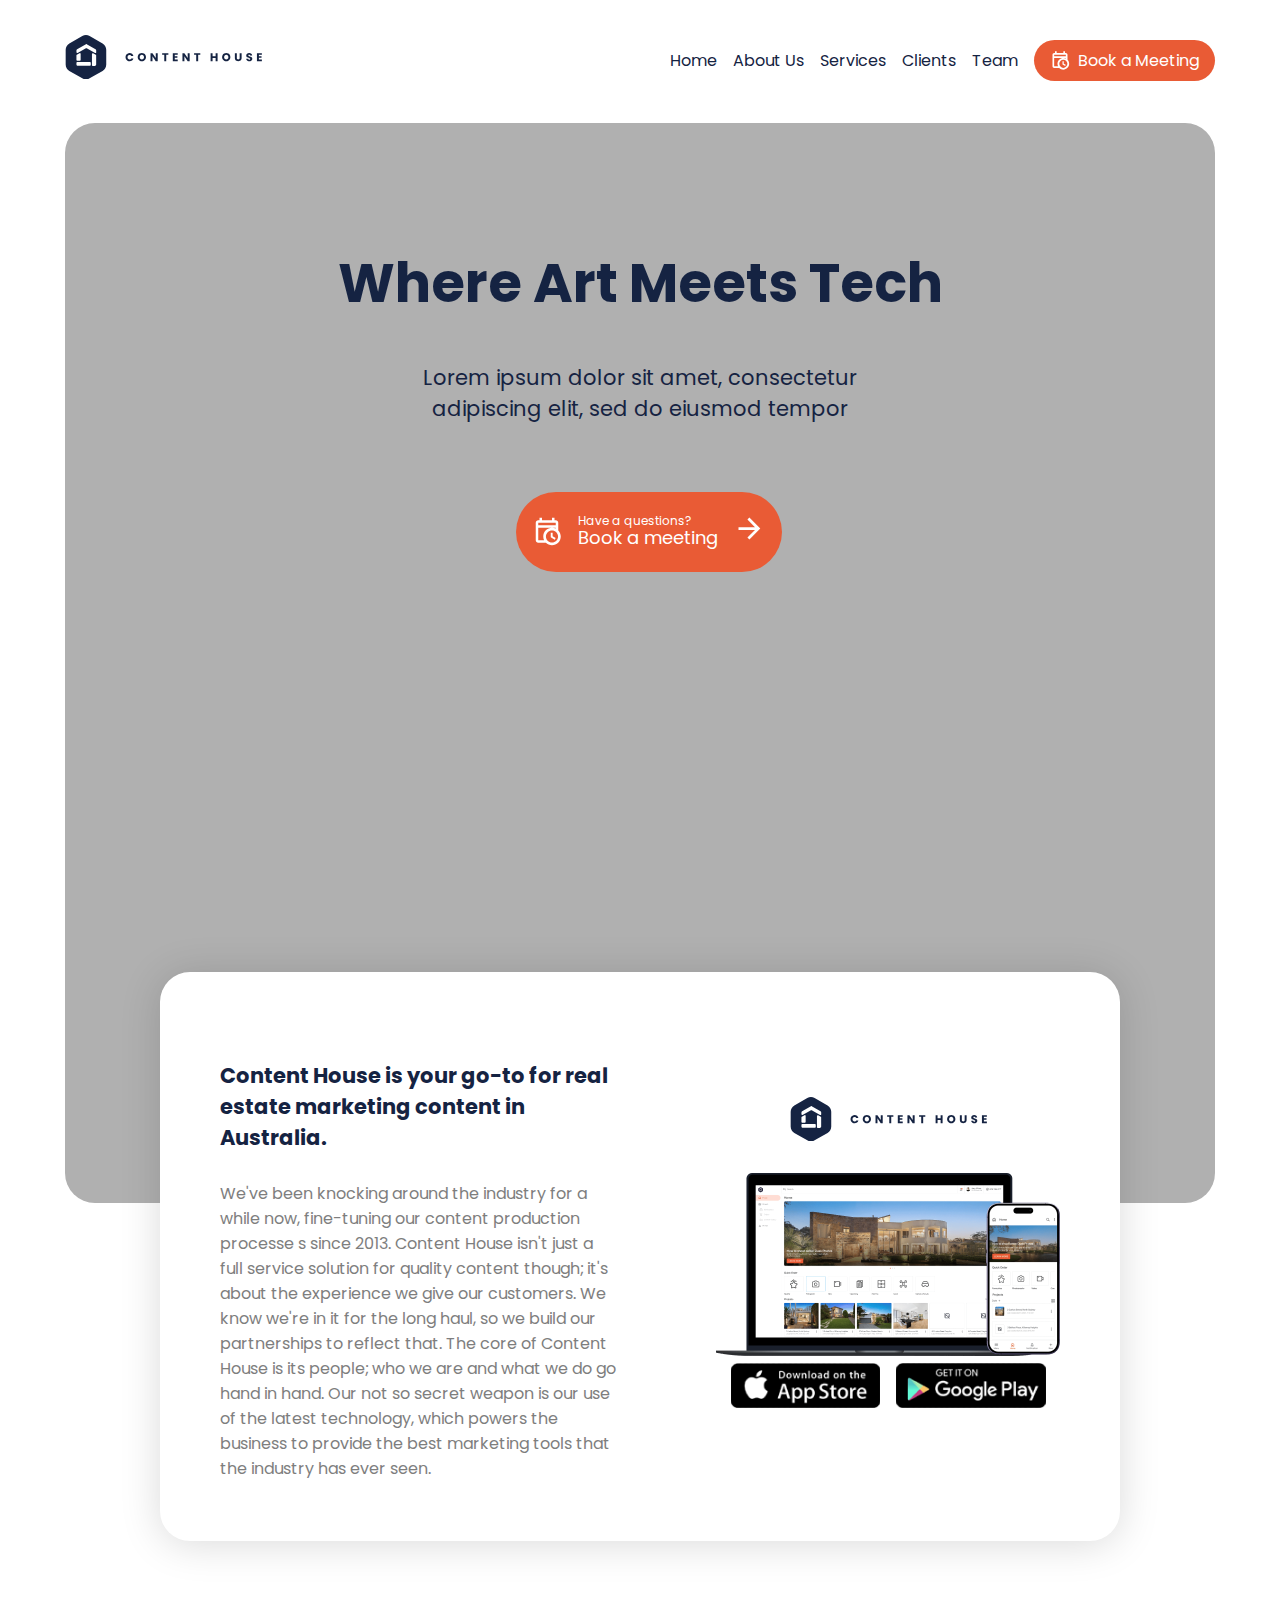
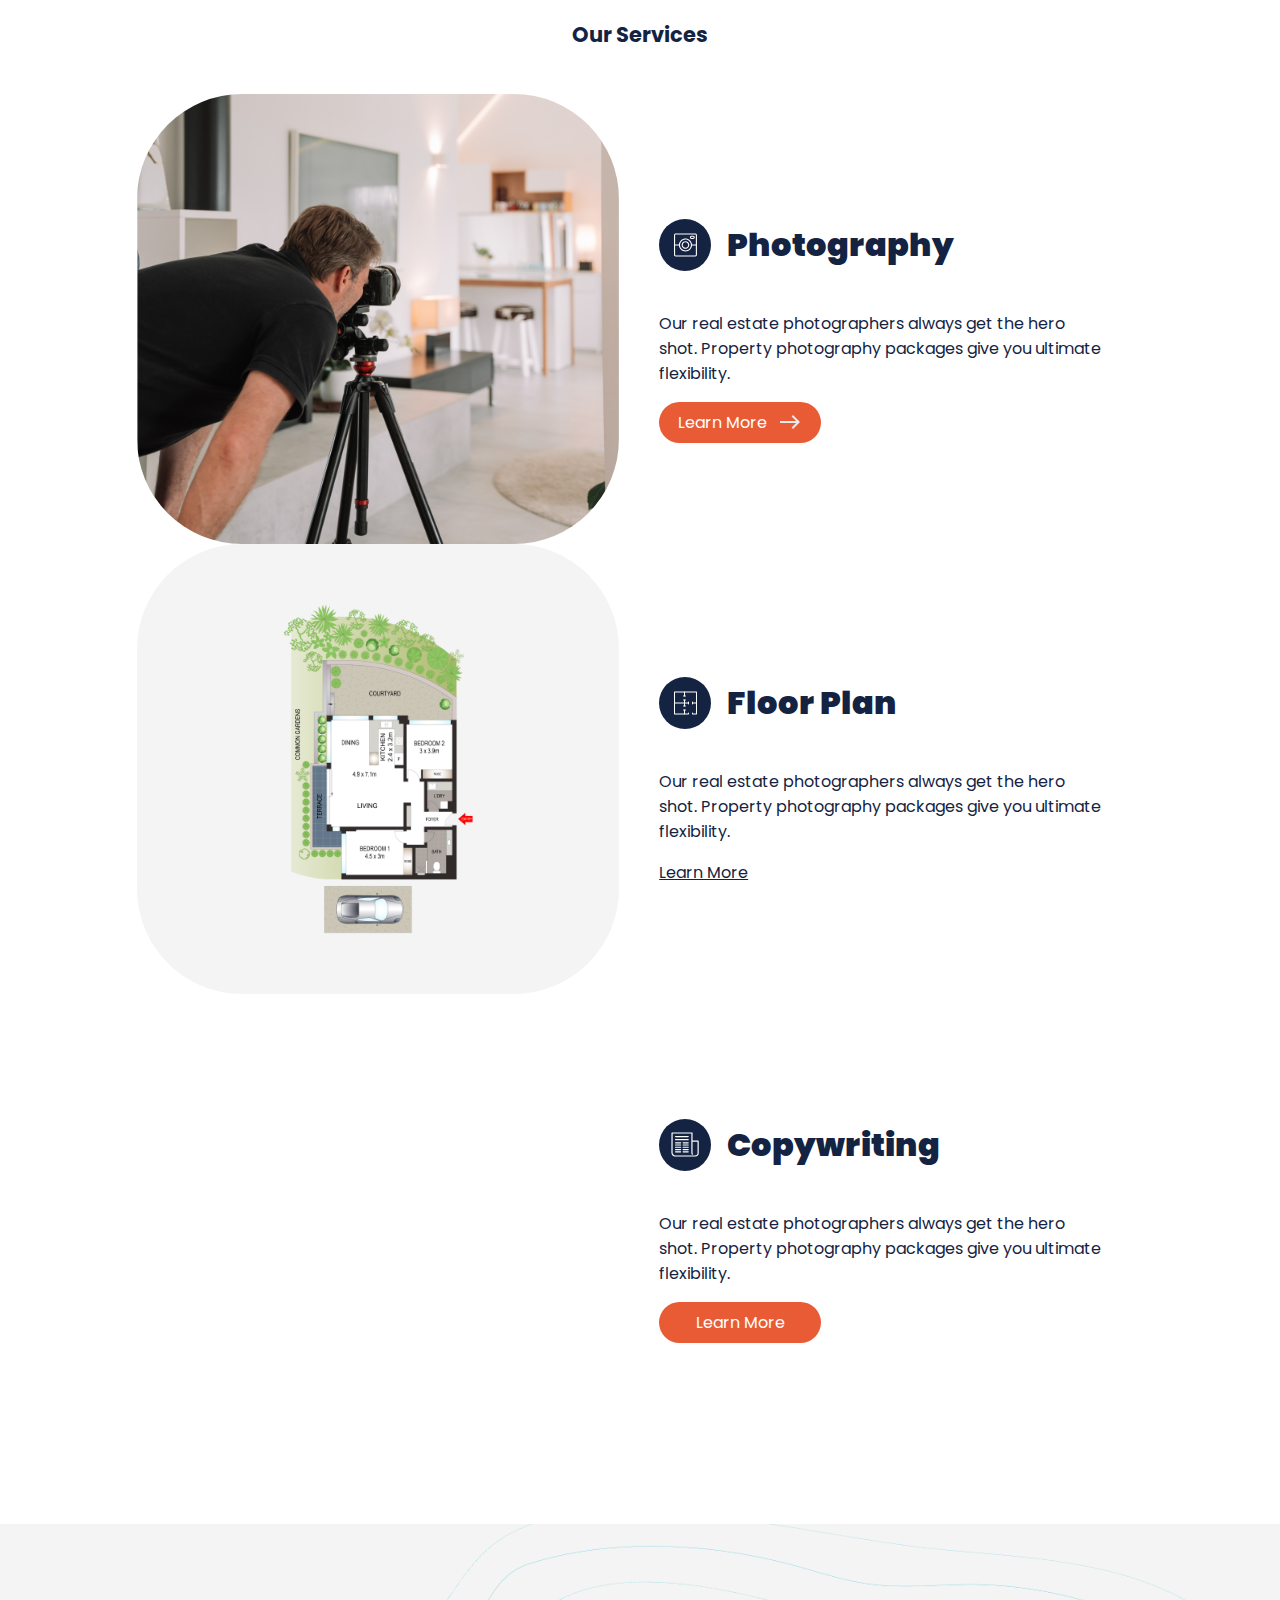
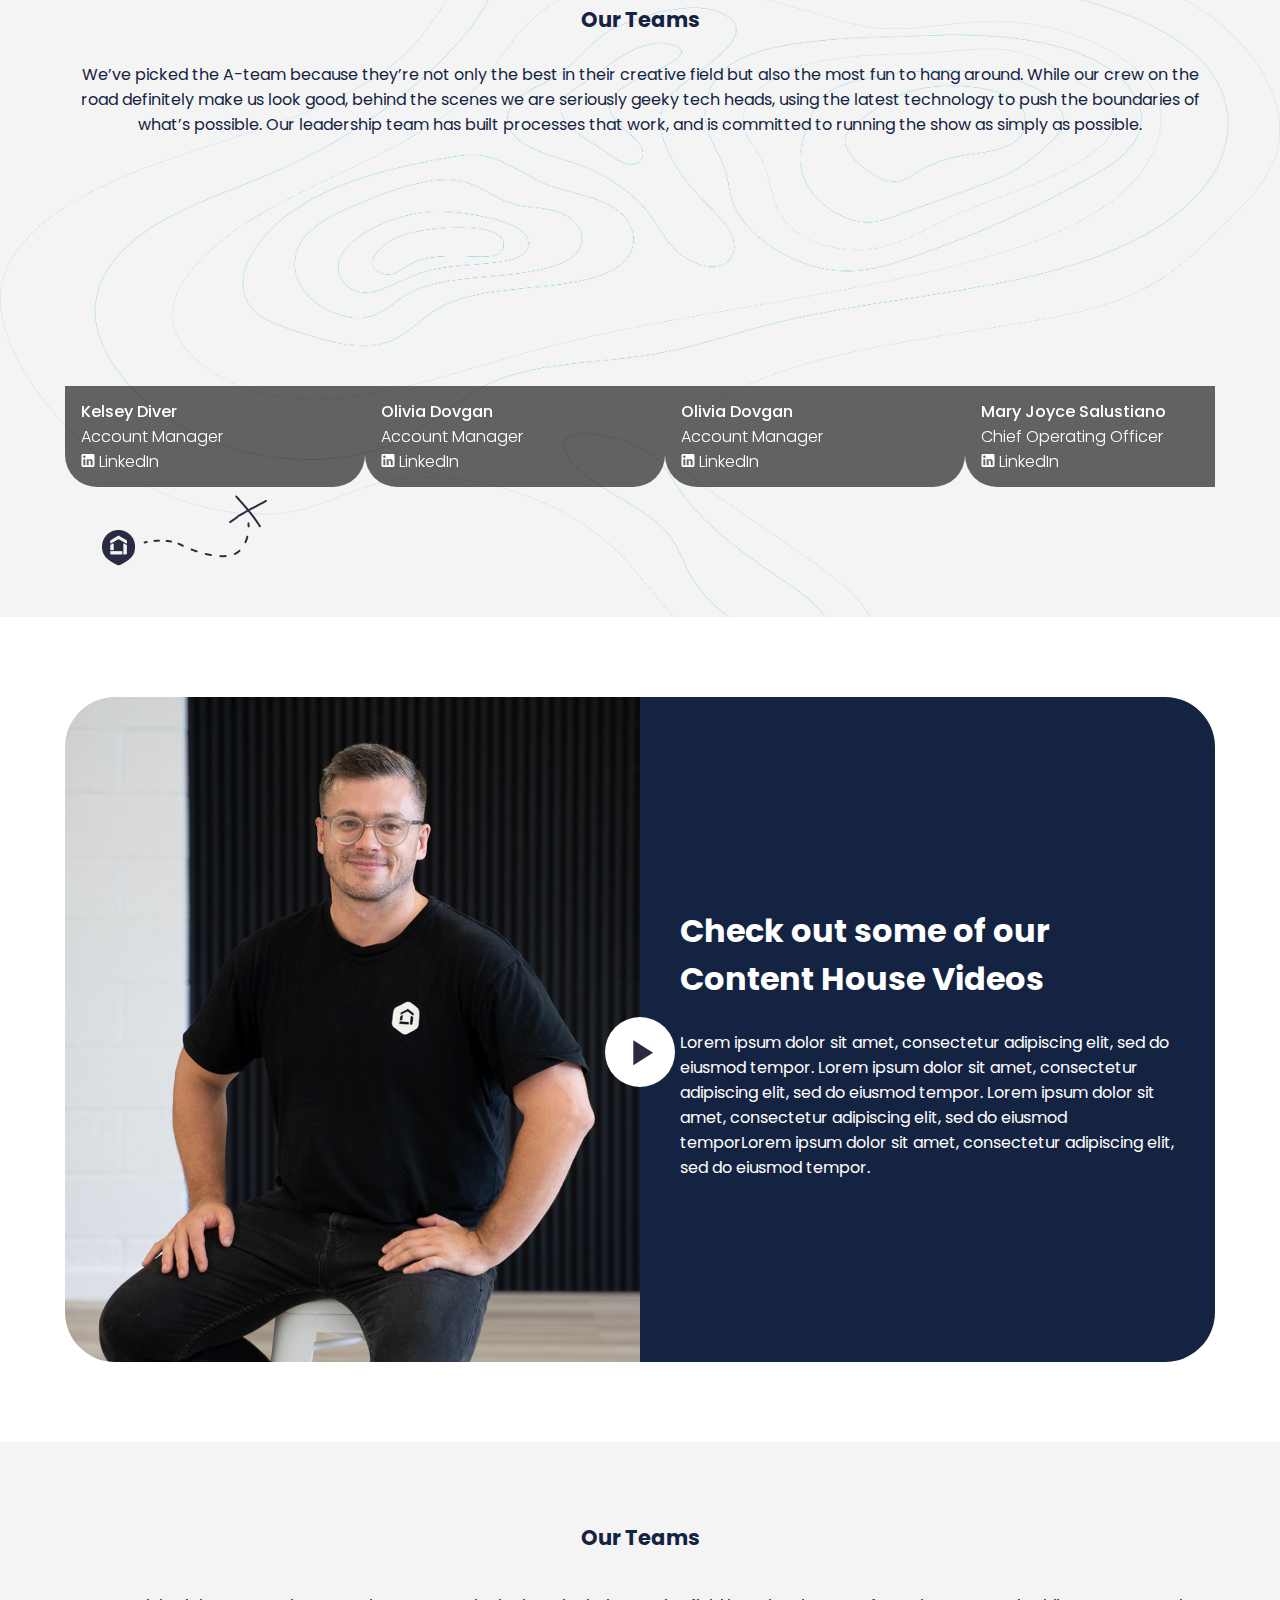
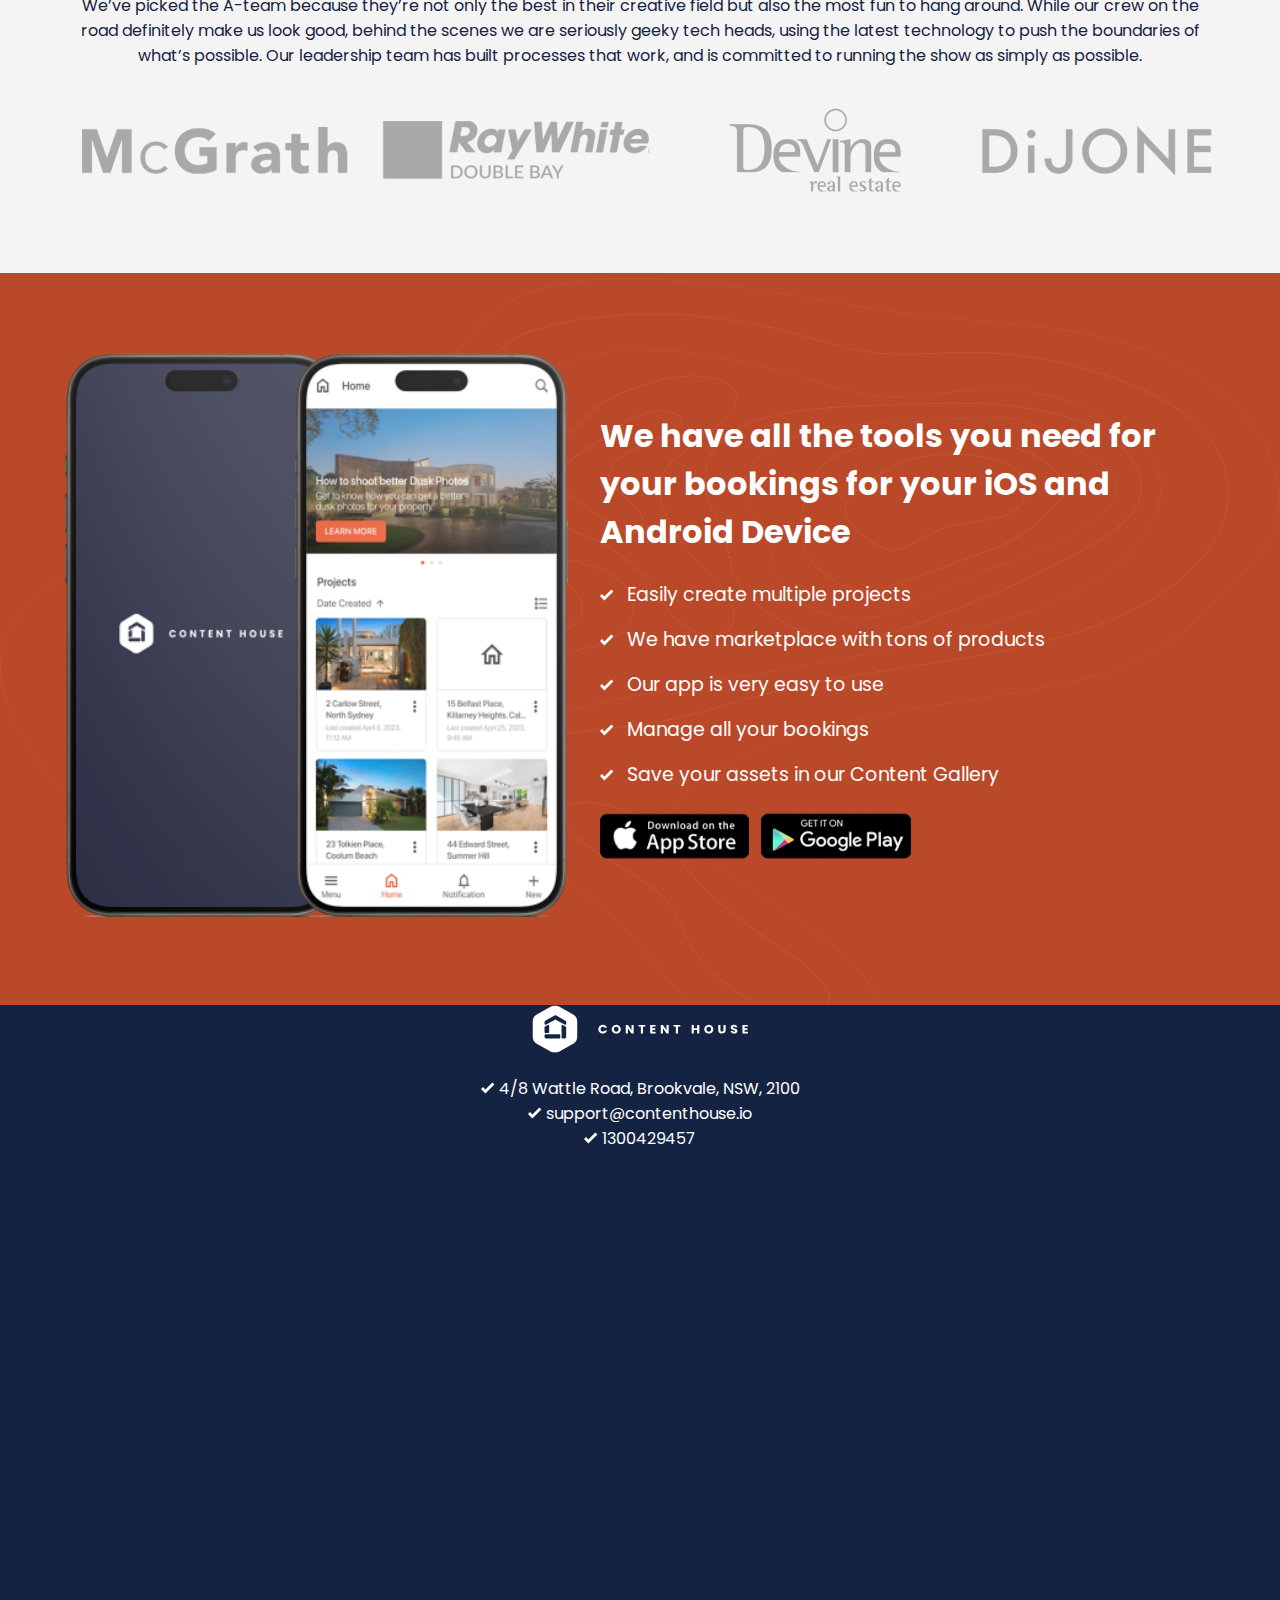
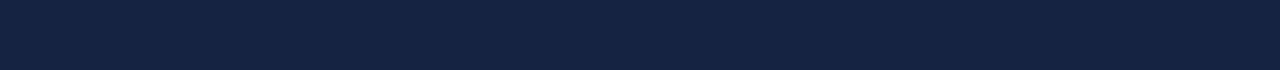
==== commit 4259d3bb: "update index.html" ====
--- a/index.html
+++ b/index.html
@@ -132,17 +132,16 @@
 
           <header class="hero-bg-wrapper">
             <div class="hero-bg-container">
-              <img src="assets/img/test.webp" />
-            </div>
-            <div class="floating-caption-left">
-              <div class="caption-left" data-aos="fade-right">
-                Lorem ipsum dolor sit amet
-              </div>
-            </div>
-            <div class="floating-caption-right">
-              <div class="caption-right" data-aos="fade-left">
-                Lorem ipsum dolor sit amet
-              </div>
+              <div class="youtube-bg-overlay"></div>
+              <iframe
+                class="youtube-embed"
+                src="http://www.youtube.com/embed/Ju9prF5Fxqw?vq=hd1080&autoplay=1&rel=0&fs=0&controls=0&disablekb=1"
+                width="560"
+                height="315"
+                title="Checkout our Website : contenthouse.io"
+                frameborder="0"
+                allow="autoplay"
+              ></iframe>
             </div>
           </header>
         </section>
--- a/assets/style.css
+++ b/assets/style.css
@@ -180,6 +180,25 @@
   width: 100%;
 }
 
+.youtube-bg-overlay {
+  position: absolute;
+  top: 0;
+  left: 0;
+  background: rgb(176, 176, 176);
+  width: 100%;
+  height: 100%;
+}
+.youtube-bg {
+  width: 100vw;
+  height: 100vh;
+  object-fit: cover;
+  position: fixed;
+  left: 0;
+  right: 0;
+  top: 0;
+  bottom: 0;
+  z-index: -1;
+}
 .flex-content {
   align-content: center;
   align-items: center;
@@ -311,62 +330,6 @@
   image-rendering: auto;
 }
 
-.floating-caption-left {
-  background: #152342;
-  color: #fff;
-  align-content: center;
-  align-items: center;
-  border-bottom-left-radius: 100px;
-  border-top-left-radius: 100px;
-  border-top-right-radius: 100px;
-  display: flex;
-  flex: none;
-  flex-direction: column;
-  flex-wrap: nowrap;
-  gap: 10px;
-  height: 45px;
-  justify-content: center;
-  left: 167px;
-  overflow: hidden;
-  padding: 10px 20px;
-  position: absolute;
-  top: 52%;
-  width: auto;
-  z-index: 1;
-}
-
-.caption-left {
-  color: #fff;
-}
-
-.floating-caption-right {
-  background: #e95b35;
-  color: #fff;
-  align-content: center;
-  align-items: center;
-  border-bottom-right-radius: 100px;
-  border-top-left-radius: 100px;
-  border-top-right-radius: 100px;
-  display: flex;
-  flex: none;
-  flex-direction: column;
-  flex-wrap: nowrap;
-  gap: 10px;
-  height: 45px;
-  justify-content: center;
-  left: 754px;
-  overflow: hidden;
-  padding: 10px 20px 8px;
-  position: absolute;
-  top: 54%;
-  width: auto;
-  z-index: 1;
-}
-
-.caption-right {
-  color: #fff;
-}
-
 .hero-intro {
   align-content: flex-start;
   background: #fff;
@@ -740,3 +703,12 @@
     width: 100%;
   }
 }
+
+.youtube-embed {
+  position: absolute;
+  top: 0;
+  left: 0;
+  width: 100%;
+  height: 100%;
+  z-index: 1;
+}
